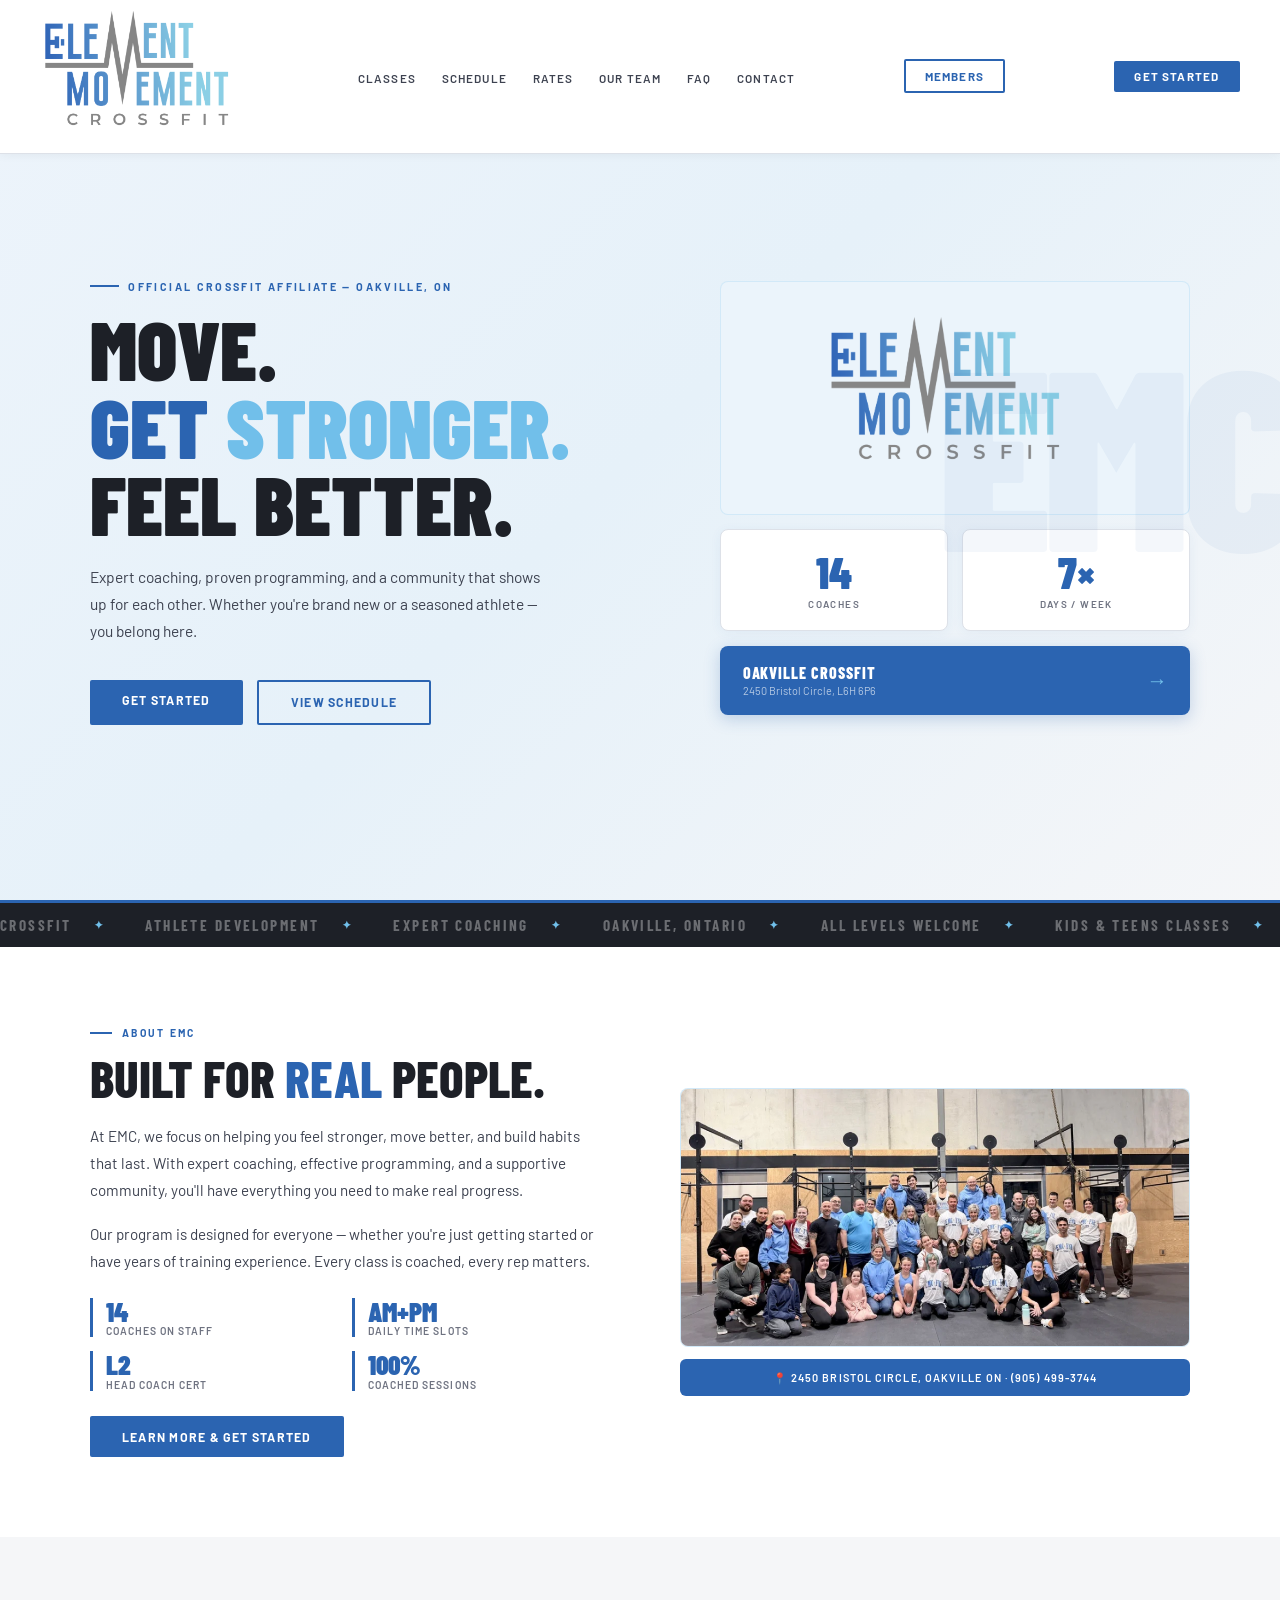
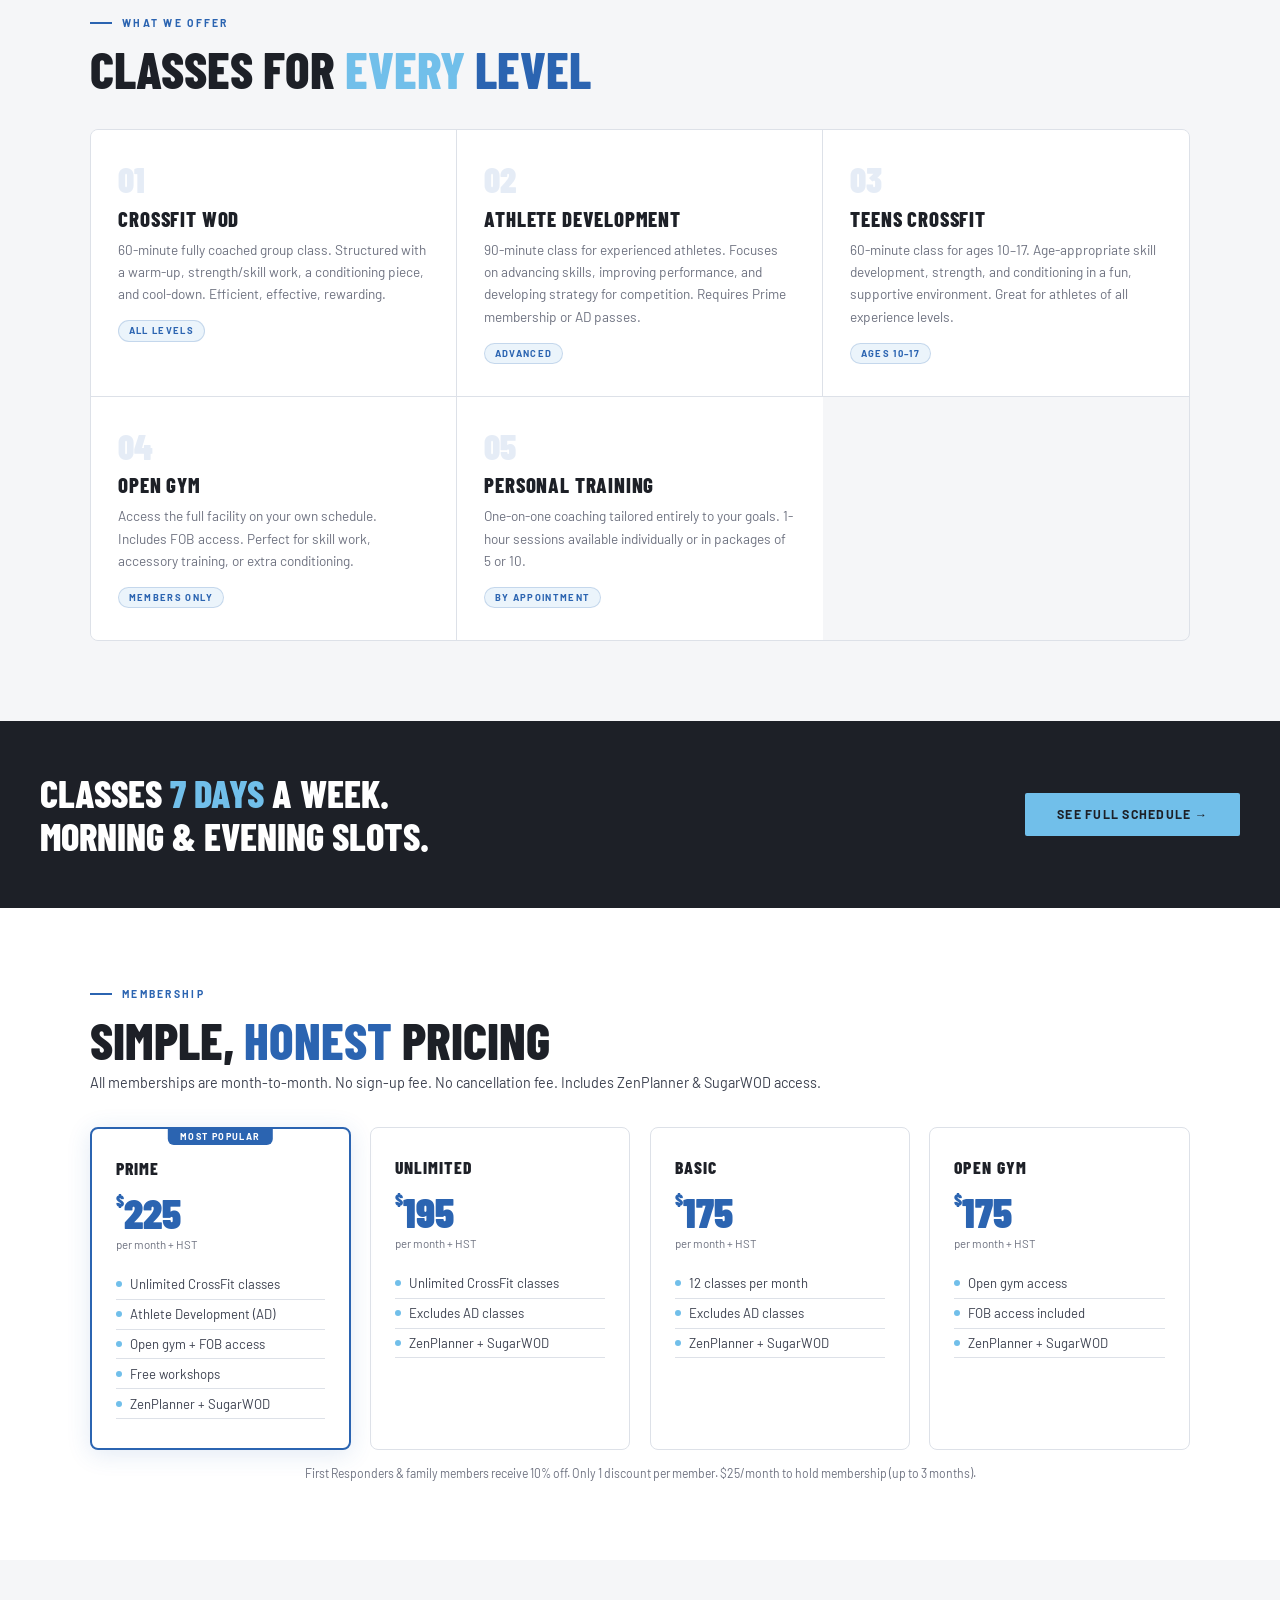
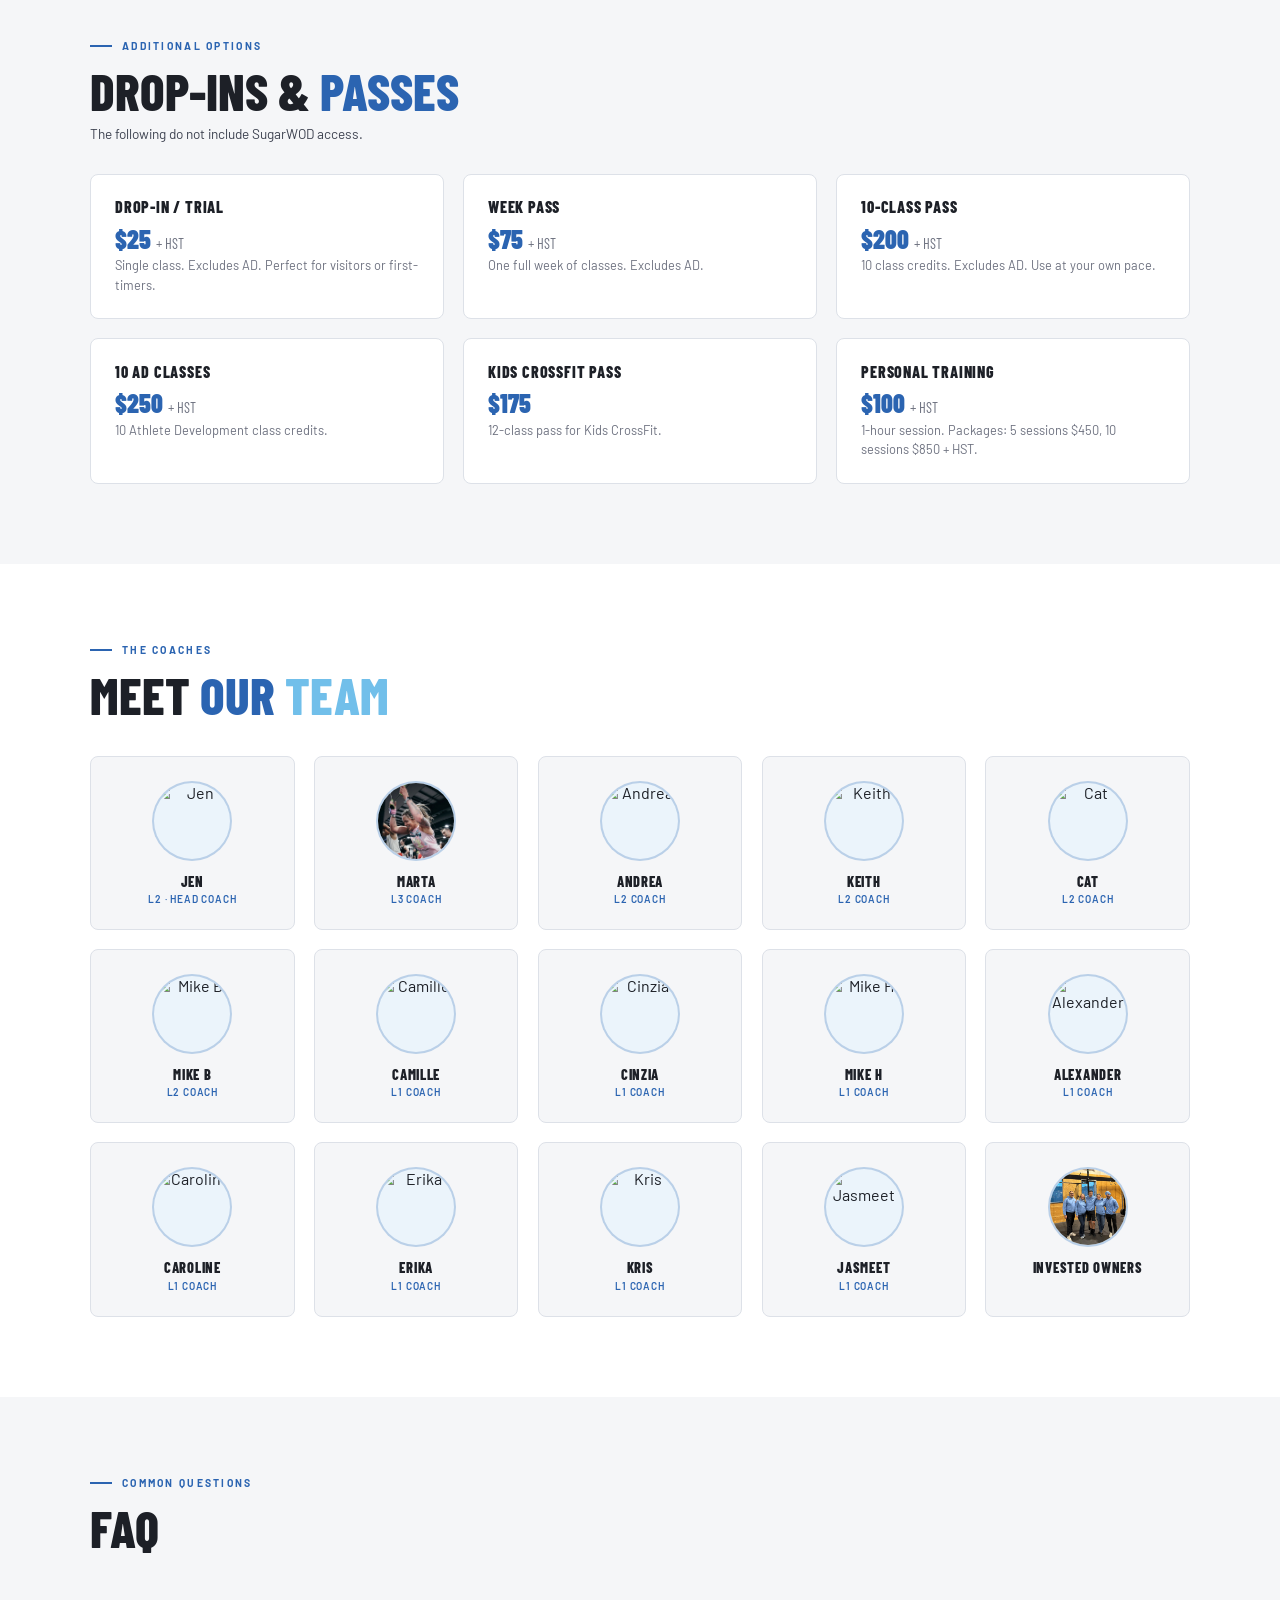
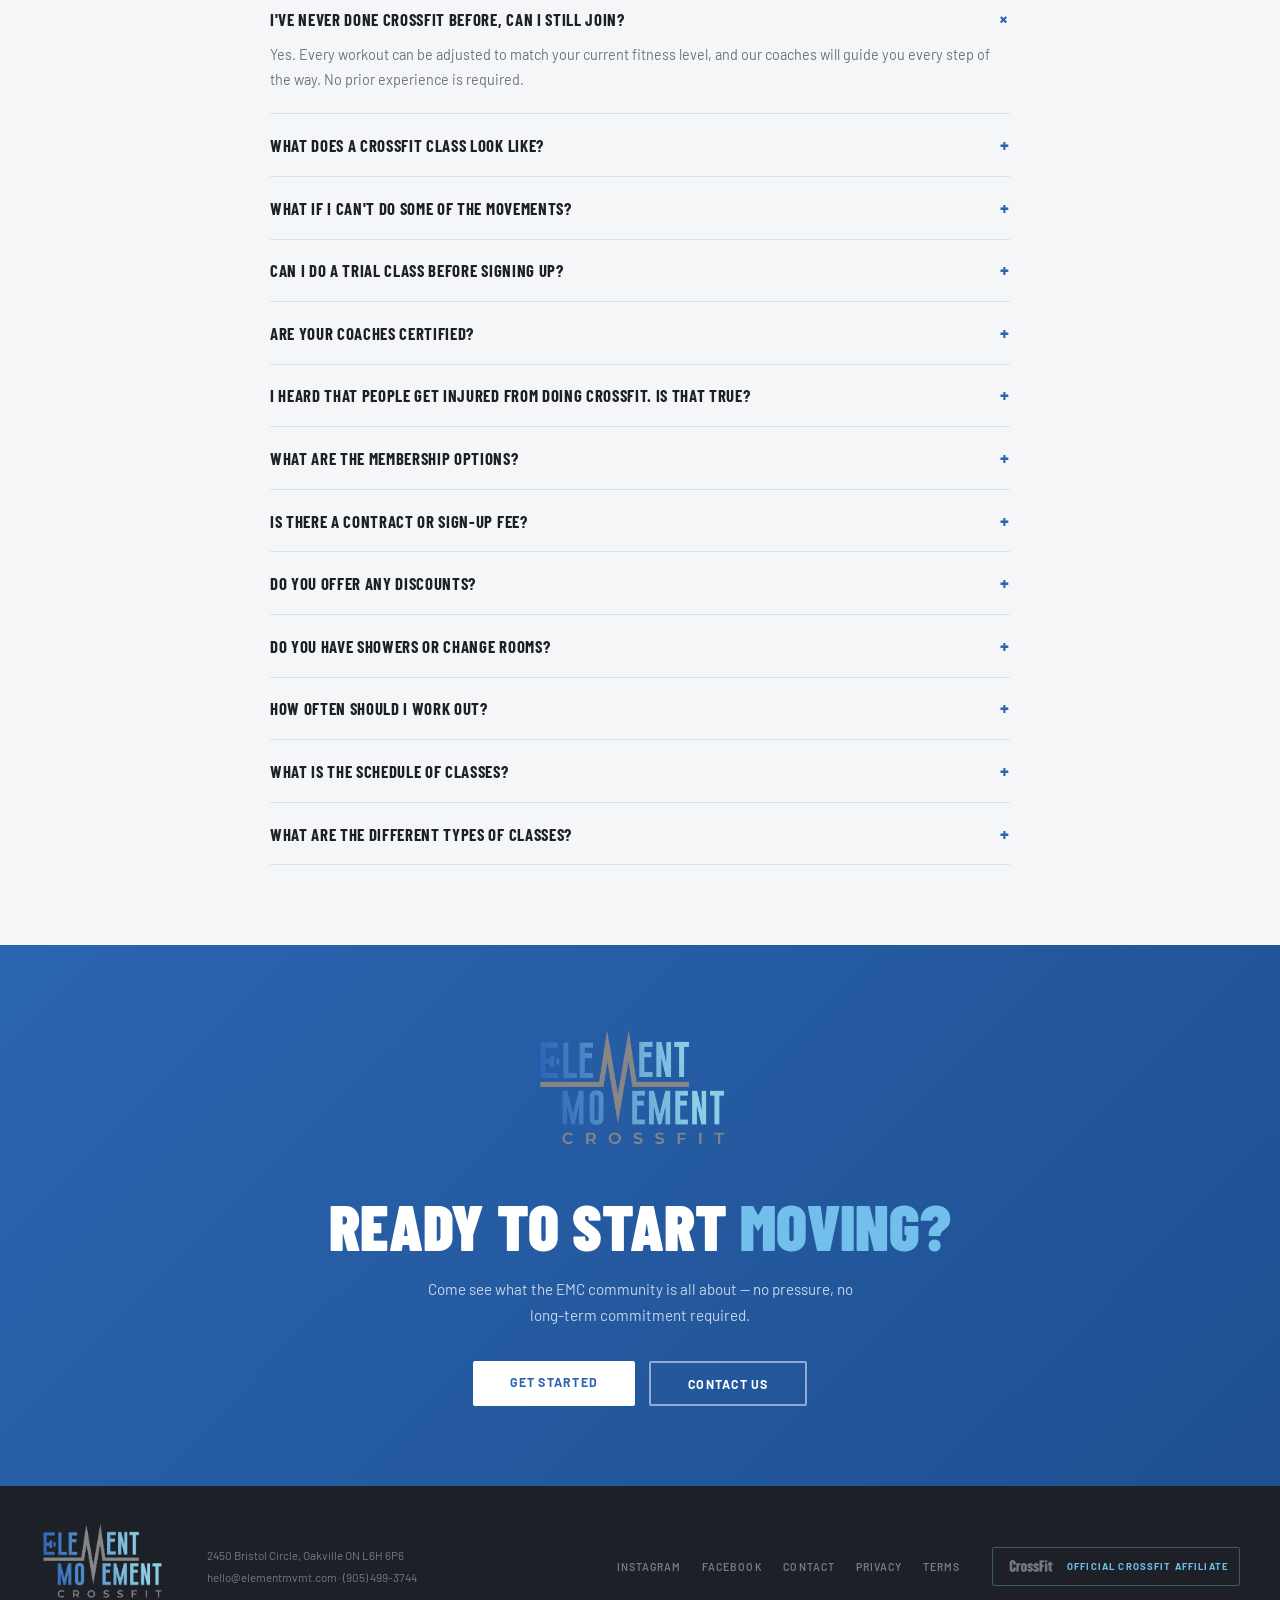
==== index.html @ b60759e2 "Add Marta photo, crop gym community image, trim logo whitespace Co-Authored-By: Claude Sonnet 4.6 <n" ====
<!DOCTYPE html>
<html lang="en">
<head>
  <meta charset="UTF-8">
  <meta name="viewport" content="width=device-width, initial-scale=1.0">
  <title>Element Movement CrossFit — Oakville</title>

  <!-- Fonts -->
  <link href="https://fonts.googleapis.com/css2?family=Barlow+Condensed:wght@400;600;700;800;900&family=Barlow:wght@300;400;500;600&display=swap" rel="stylesheet">

  <!-- Styles -->
  <link rel="stylesheet" href="css/styles.css">

  <!-- HubSpot Tracking (paste your HubSpot tracking code here) -->
  <!-- <script type="text/javascript" id="hs-script-loader" async defer src="//js.hs-scripts.com/YOUR_PORTAL_ID.js"></script> -->
</head>
<body>

<!-- ============================================
     Navigation
     ============================================ -->
<nav>
  <a href="#" class="nav-logo">
    <img src="images/logo-c5.png" alt="Element Movement CrossFit">
  </a>
  <ul class="nav-links">
    <li><a href="#classes">Classes</a></li>
    <li><a href="#schedule">Schedule</a></li>
    <li><a href="#rates">Rates</a></li>
    <li><a href="#team">Our Team</a></li>
    <li><a href="#faq">FAQ</a></li>
    <li><a href="contact.html">Contact</a></li>
  </ul>
  <a class="nav-members" href="members.html">Members</a>
  <a class="nav-cta" href="get-started.html">Get Started</a>
  <button class="nav-burger" aria-label="Open menu"><span></span><span></span><span></span></button>
</nav>

<!-- ============================================
     Hero
     ============================================ -->
<div class="hero">
  <div class="hero-inner">
    <div>
      <div class="eyebrow">Official CrossFit Affiliate — Oakville, ON</div>
      <h1>Move.<br><span class="bd">Get</span> <span class="bl">Stronger.</span><br>Feel Better.</h1>
      <p class="hero-sub">Expert coaching, proven programming, and a community that shows up for each other. Whether you're brand new or a seasoned athlete — you belong here.</p>
      <div class="hero-btns">
        <a class="btn-pri" href="get-started.html">Get Started</a>
        <a class="btn-sec" href="schedule.html">View Schedule</a>
      </div>
    </div>
    <div class="hero-right">
      <div class="logo-card">
        <img src="images/logo-c5.png" alt="Element Movement CrossFit logo">
      </div>
      <div class="hcard-row">
        <div class="hcard">
          <div class="hnum">14</div>
          <div class="hlabel">Coaches</div>
        </div>
        <div class="hcard">
          <div class="hnum">7×</div>
          <div class="hlabel">Days / Week</div>
        </div>
      </div>
      <div class="hcard-dark">
        <div>
          <div class="hcard-dark-title">Oakville CrossFit</div>
          <div class="hcard-dark-sub">2450 Bristol Circle, L6H 6P6</div>
        </div>
        <div class="hcard-dark-arrow">→</div>
      </div>
    </div>
  </div>
</div>

<!-- ============================================
     Marquee
     ============================================ -->
<div class="marquee-wrap">
  <div class="marquee-track">
    <div class="mi">CrossFit <span>✦</span></div>
    <div class="mi">Athlete Development <span>✦</span></div>
    <div class="mi">Expert Coaching <span>✦</span></div>
    <div class="mi">Oakville, Ontario <span>✦</span></div>
    <div class="mi">All Levels Welcome <span>✦</span></div>
    <div class="mi">Kids &amp; Teens Classes <span>✦</span></div>
    <div class="mi">Official CrossFit Affiliate <span>✦</span></div>
    <div class="mi">CrossFit <span>✦</span></div>
    <div class="mi">Athlete Development <span>✦</span></div>
    <div class="mi">Expert Coaching <span>✦</span></div>
    <div class="mi">Oakville, Ontario <span>✦</span></div>
    <div class="mi">All Levels Welcome <span>✦</span></div>
    <div class="mi">Kids &amp; Teens Classes <span>✦</span></div>
    <div class="mi">Official CrossFit Affiliate <span>✦</span></div>
  </div>
</div>

<!-- ============================================
     About
     ============================================ -->
<section class="about" id="about">
  <div class="about-inner">
    <div>
      <div class="sec-eye">About EMC</div>
      <h2 class="sec-h2" style="margin-bottom:1.2rem">Built For <span class="bd">Real</span> People.</h2>
      <p>At EMC, we focus on helping you feel stronger, move better, and build habits that last. With expert coaching, effective programming, and a supportive community, you'll have everything you need to make real progress.</p>
      <p>Our program is designed for everyone — whether you're just getting started or have years of training experience. Every class is coached, every rep matters.</p>
      <div class="facts">
        <div class="fact"><div class="fact-n">14</div><div class="fact-l">Coaches on Staff</div></div>
        <div class="fact"><div class="fact-n">AM+PM</div><div class="fact-l">Daily Time Slots</div></div>
        <div class="fact"><div class="fact-n">L2</div><div class="fact-l">Head Coach Cert</div></div>
        <div class="fact"><div class="fact-n">100%</div><div class="fact-l">Coached Sessions</div></div>
      </div>
      <a class="btn-pri" href="get-started.html" style="margin-top:1.6rem;display:inline-block">Learn More &amp; Get Started</a>
    </div>
    <div class="about-col">
      <div class="about-vis">
        <img src="images/gym_community.png" alt="Element Movement CrossFit community">
      </div>
      <div class="about-badge">📍 2450 Bristol Circle, Oakville ON · (905) 499-3744</div>
    </div>
  </div>
</section>

<!-- ============================================
     Classes
     ============================================ -->
<section class="classes" id="classes">
  <div class="classes-top">
    <div class="sec-eye">What We Offer</div>
    <h2 class="sec-h2">Classes For <span class="bl">Every</span> <span class="bd">Level</span></h2>
  </div>
  <div class="classes-grid">
    <div class="cc">
      <div class="cc-num">01</div>
      <div class="cc-title">CrossFit WOD</div>
      <p class="cc-desc">60-minute fully coached group class. Structured with a warm-up, strength/skill work, a conditioning piece, and cool-down. Efficient, effective, rewarding.</p>
      <span class="cc-pill">All Levels</span>
    </div>
    <div class="cc">
      <div class="cc-num">02</div>
      <div class="cc-title">Athlete Development</div>
      <p class="cc-desc">90-minute class for experienced athletes. Focuses on advancing skills, improving performance, and developing strategy for competition. Requires Prime membership or AD passes.</p>
      <span class="cc-pill">Advanced</span>
    </div>
    <div class="cc">
      <div class="cc-num">03</div>
      <div class="cc-title">Teens CrossFit</div>
      <p class="cc-desc">60-minute class for ages 10–17. Age-appropriate skill development, strength, and conditioning in a fun, supportive environment. Great for athletes of all experience levels.</p>
      <span class="cc-pill">Ages 10–17</span>
    </div>
    <div class="cc">
      <div class="cc-num">04</div>
      <div class="cc-title">Open Gym</div>
      <p class="cc-desc">Access the full facility on your own schedule. Includes FOB access. Perfect for skill work, accessory training, or extra conditioning.</p>
      <span class="cc-pill">Members Only</span>
    </div>
    <div class="cc">
      <div class="cc-num">05</div>
      <div class="cc-title">Personal Training</div>
      <p class="cc-desc">One-on-one coaching tailored entirely to your goals. 1-hour sessions available individually or in packages of 5 or 10.</p>
      <span class="cc-pill">By Appointment</span>
    </div>
  </div>
</section>

<!-- ============================================
     Schedule Banner
     ============================================ -->
<div class="sched" id="schedule">
  <div>
    <h2>Classes <em>7 Days</em> a Week.<br>Morning &amp; Evening Slots.</h2>
  </div>
  <a class="btn-bl" href="schedule.html">See Full Schedule →</a>
</div>

<!-- ============================================
     Rates
     ============================================ -->
<section class="rates" id="rates">
  <div class="rates-inner">
    <div class="sec-eye">Membership</div>
    <h2 class="sec-h2">Simple, <span class="bd">Honest</span> Pricing</h2>
    <p style="font-size:.9rem;color:var(--mid);margin-top:.6rem">All memberships are month-to-month. No sign-up fee. No cancellation fee. Includes ZenPlanner &amp; SugarWOD access.</p>
    <div class="rates-grid">
      <div class="rc feat">
        <div class="feat-pill">Most Popular</div>
        <div class="rname">Prime</div>
        <div class="rprice"><sup>$</sup>225</div>
        <div class="rperiod">per month + HST</div>
        <ul class="rfeats">
          <li>Unlimited CrossFit classes</li>
          <li>Athlete Development (AD)</li>
          <li>Open gym + FOB access</li>
          <li>Free workshops</li>
          <li>ZenPlanner + SugarWOD</li>
        </ul>
      </div>
      <div class="rc">
        <div class="rname">Unlimited</div>
        <div class="rprice"><sup>$</sup>195</div>
        <div class="rperiod">per month + HST</div>
        <ul class="rfeats">
          <li>Unlimited CrossFit classes</li>
          <li>Excludes AD classes</li>
          <li>ZenPlanner + SugarWOD</li>
        </ul>
      </div>
      <div class="rc">
        <div class="rname">Basic</div>
        <div class="rprice"><sup>$</sup>175</div>
        <div class="rperiod">per month + HST</div>
        <ul class="rfeats">
          <li>12 classes per month</li>
          <li>Excludes AD classes</li>
          <li>ZenPlanner + SugarWOD</li>
        </ul>
      </div>
      <div class="rc">
        <div class="rname">Open Gym</div>
        <div class="rprice"><sup>$</sup>175</div>
        <div class="rperiod">per month + HST</div>
        <ul class="rfeats">
          <li>Open gym access</li>
          <li>FOB access included</li>
          <li>ZenPlanner + SugarWOD</li>
        </ul>
      </div>
    </div>
    <p style="font-size:.76rem;color:var(--muted);margin-top:1rem;text-align:center">First Responders &amp; family members receive 10% off. Only 1 discount per member. $25/month to hold membership (up to 3 months).</p>
  </div>
</section>

<!-- ============================================
     Add-ons & Drop-ins
     ============================================ -->
<section class="addons">
  <div class="addons-inner">
    <div class="sec-eye">Additional Options</div>
    <h2 class="sec-h2">Drop-Ins &amp; <span class="bd">Passes</span></h2>
    <p style="font-size:.85rem;color:var(--mid);margin-top:.5rem">The following do not include SugarWOD access.</p>
    <div class="addons-grid">
      <div class="addon">
        <div class="addon-title">Drop-In / Trial</div>
        <div class="addon-price">$25 <span style="font-size:.9rem;font-weight:400;color:var(--muted)">+ HST</span></div>
        <div class="addon-desc">Single class. Excludes AD. Perfect for visitors or first-timers.</div>
      </div>
      <div class="addon">
        <div class="addon-title">Week Pass</div>
        <div class="addon-price">$75 <span style="font-size:.9rem;font-weight:400;color:var(--muted)">+ HST</span></div>
        <div class="addon-desc">One full week of classes. Excludes AD.</div>
      </div>
      <div class="addon">
        <div class="addon-title">10-Class Pass</div>
        <div class="addon-price">$200 <span style="font-size:.9rem;font-weight:400;color:var(--muted)">+ HST</span></div>
        <div class="addon-desc">10 class credits. Excludes AD. Use at your own pace.</div>
      </div>
      <div class="addon">
        <div class="addon-title">10 AD Classes</div>
        <div class="addon-price">$250 <span style="font-size:.9rem;font-weight:400;color:var(--muted)">+ HST</span></div>
        <div class="addon-desc">10 Athlete Development class credits.</div>
      </div>
      <div class="addon">
        <div class="addon-title">Kids CrossFit Pass</div>
        <div class="addon-price">$175</div>
        <div class="addon-desc">12-class pass for Kids CrossFit.</div>
      </div>
      <div class="addon">
        <div class="addon-title">Personal Training</div>
        <div class="addon-price">$100 <span style="font-size:.9rem;font-weight:400;color:var(--muted)">+ HST</span></div>
        <div class="addon-desc">1-hour session. Packages: 5 sessions $450, 10 sessions $850 + HST.</div>
      </div>
    </div>
  </div>
</section>

<!-- ============================================
     Team
     ============================================ -->
<section class="team" id="team">
  <div class="team-inner">
    <div class="sec-eye">The Coaches</div>
    <h2 class="sec-h2">Meet <span class="bd">Our</span> <span class="bl">Team</span></h2>
    <div class="team-grid">
      <div class="tc"><div class="tav"><img src="https://images.squarespace-cdn.com/content/v1/5ce729ee7e1aa40001471555/1777b9a9-b972-41e5-948a-bd77a3e7c644/Jen.png" alt="Jen"></div><div class="tname">Jen</div><div class="trole">L2 · Head Coach</div></div>
      <div class="tc"><div class="tav"><img src="images/Marta.jpeg" alt="Marta"></div><div class="tname">Marta</div><div class="trole">L3 Coach</div></div>
      <div class="tc"><div class="tav"><img src="https://images.squarespace-cdn.com/content/v1/5ce729ee7e1aa40001471555/be3ebed1-18c0-4c20-99c4-c756cd1cf86e/andrea.jpg" alt="Andrea"></div><div class="tname">Andrea</div><div class="trole">L2 Coach</div></div>
      <div class="tc"><div class="tav"><img src="https://images.squarespace-cdn.com/content/v1/5ce729ee7e1aa40001471555/f01ed818-a472-4e9a-8aed-cd8d870ab407/Keith%2B%281%29.png" alt="Keith"></div><div class="tname">Keith</div><div class="trole">L2 Coach</div></div>
      <div class="tc"><div class="tav"><img src="https://images.squarespace-cdn.com/content/v1/5ce729ee7e1aa40001471555/bbc8aec4-3f69-4431-971c-986ebfdbf97c/Cat%2B%281%29.png" alt="Cat"></div><div class="tname">Cat</div><div class="trole">L2 Coach</div></div>
      <div class="tc"><div class="tav"><img src="https://images.squarespace-cdn.com/content/v1/5ce729ee7e1aa40001471555/1062c8ab-751b-427d-86d0-31f3724c784c/MikeB.jpeg" alt="Mike B"></div><div class="tname">Mike B</div><div class="trole">L2 Coach</div></div>
      <div class="tc"><div class="tav"><img src="https://images.squarespace-cdn.com/content/v1/5ce729ee7e1aa40001471555/73d0f003-de1b-4089-be5e-913c7d3d01b8/Camille.jpg" alt="Camille"></div><div class="tname">Camille</div><div class="trole">L1 Coach</div></div>
      <div class="tc"><div class="tav"><img src="https://images.squarespace-cdn.com/content/v1/5ce729ee7e1aa40001471555/dcfda988-f8d7-4ab9-a0e7-12776663129a/Cinzia%2B%281%29.jpg" alt="Cinzia"></div><div class="tname">Cinzia</div><div class="trole">L1 Coach</div></div>
      <div class="tc"><div class="tav"><img src="https://images.squarespace-cdn.com/content/v1/5ce729ee7e1aa40001471555/5326252a-cf3e-463d-a262-1cad3e11e4cd/Mike%2BH.png" alt="Mike H"></div><div class="tname">Mike H</div><div class="trole">L1 Coach</div></div>
      <div class="tc"><div class="tav"><img src="https://images.squarespace-cdn.com/content/v1/5ce729ee7e1aa40001471555/4faa1557-c0f0-47be-952d-a333a537414d/Alexander%2B%281%29.png" alt="Alexander"></div><div class="tname">Alexander</div><div class="trole">L1 Coach</div></div>
      <div class="tc"><div class="tav"><img src="https://images.squarespace-cdn.com/content/v1/5ce729ee7e1aa40001471555/e353e732-aa80-427c-980c-ab8bc0c04f70/Caroline.jpg" alt="Caroline"></div><div class="tname">Caroline</div><div class="trole">L1 Coach</div></div>
      <div class="tc"><div class="tav"><img src="https://images.squarespace-cdn.com/content/v1/5ce729ee7e1aa40001471555/834909c2-3914-4340-a7f8-efff08c3b1cc/Erika.jpeg" alt="Erika"></div><div class="tname">Erika</div><div class="trole">L1 Coach</div></div>
      <div class="tc"><div class="tav"><img src="https://images.squarespace-cdn.com/content/v1/5ce729ee7e1aa40001471555/ca070809-e83a-4233-9853-628f71e311b9/Kris.png" alt="Kris"></div><div class="tname">Kris</div><div class="trole">L1 Coach</div></div>
      <div class="tc"><div class="tav"><img src="https://images.squarespace-cdn.com/content/v1/5ce729ee7e1aa40001471555/c0fc2341-2b08-40ec-8519-e7a3367424bb/Jas.JPG" alt="Jasmeet"></div><div class="tname">Jasmeet</div><div class="trole">L1 Coach</div></div>
      <div class="tc"><div class="tav"><img src="images/Owners.webp" alt="Owners"></div><div class="tname">Invested Owners</div></div>
    </div>
  </div>
</section>

<!-- ============================================
     FAQ
     ============================================ -->
<section class="faq" id="faq">
  <div style="max-width:1100px;margin:0 auto 2.2rem">
    <div class="sec-eye">Common Questions</div>
    <h2 class="sec-h2">FAQ</h2>
  </div>
  <div class="faq-inner">
    <div class="fi open">
      <div class="fq">I've never done CrossFit before, can I still join? <span class="fi-icon">+</span></div>
      <div class="fa">Yes. Every workout can be adjusted to match your current fitness level, and our coaches will guide you every step of the way. No prior experience is required.</div>
    </div>
    <div class="fi">
      <div class="fq">What does a CrossFit class look like? <span class="fi-icon">+</span></div>
      <div class="fa">Our 1 hour classes are broken into 4 parts: Warm Up · Strength Focus (20 minutes to focus on 1 movement) · WOD — Workout of the day, a high intensity workout · Cool Down/Stretch.</div>
    </div>
    <div class="fi">
      <div class="fq">What if I can't do some of the movements? <span class="fi-icon">+</span></div>
      <div class="fa">Every workout can be modified for beginners through to experienced athletes. The goal is for everyone to get the right workout for them. Our coaches can help you scale or modify the workout for you.</div>
    </div>
    <div class="fi">
      <div class="fq">Can I do a trial class before signing up? <span class="fi-icon">+</span></div>
      <div class="fa">Yes. You can <a href="get-started.html" style="color:var(--bd)">book a trial class</a> before committing to a membership. The fee is $25 + HST. Once you've booked a class you'll receive an email on what to expect on your first day.</div>
    </div>
    <div class="fi">
      <div class="fq">Are your coaches certified? <span class="fi-icon">+</span></div>
      <div class="fa">Yes. Every one of our coaches is a certified CrossFit coach with a minimum certification of L1. <a href="index.html#team" style="color:var(--bd)">Check out our coaches here.</a></div>
    </div>
    <div class="fi">
      <div class="fq">I heard that people get injured from doing CrossFit. Is that true? <span class="fi-icon">+</span></div>
      <div class="fa">We prioritize technique first. Coaches demonstrate movements, provide cues and corrections, and scale workouts appropriately so you can train safely and effectively.</div>
    </div>
    <div class="fi">
      <div class="fq">What are the membership options? <span class="fi-icon">+</span></div>
      <div class="fa">You can view our <a href="index.html#rates" style="color:var(--bd)">membership options here</a>.</div>
    </div>
    <div class="fi">
      <div class="fq">Is there a contract or sign-up fee? <span class="fi-icon">+</span></div>
      <div class="fa">No. We do not charge any sign-up fee. Our memberships are month to month with no initiation commitment. If, at any time, you wish to cancel we require 2 weeks' notice.</div>
    </div>
    <div class="fi">
      <div class="fq">Do you offer any discounts? <span class="fi-icon">+</span></div>
      <div class="fa">Yes we do. We offer 10% off memberships for First Responders. We also offer 10% off for the 2nd, 3rd and 4th person in a family. Please contact us at <a href="mailto:hello@elementmvmt.com" style="color:var(--bd)">hello@elementmvmt.com</a> to apply the discount prior to registering.</div>
    </div>
    <div class="fi">
      <div class="fq">Do you have showers or change rooms? <span class="fi-icon">+</span></div>
      <div class="fa">Yes we do. Our facility has both changerooms and showers.</div>
    </div>
    <div class="fi">
      <div class="fq">How often should I work out? <span class="fi-icon">+</span></div>
      <div class="fa">We recommend working out a minimum of 3 times a week for optimum results.</div>
    </div>
    <div class="fi">
      <div class="fq">What is the schedule of classes? <span class="fi-icon">+</span></div>
      <div class="fa">We have multiple classes per weekday. You can <a href="schedule.html" style="color:var(--bd)">see the schedule here</a>.</div>
    </div>
    <div class="fi">
      <div class="fq">What are the different types of classes? <span class="fi-icon">+</span></div>
      <div class="fa"><strong>WOD</strong> — This 60 minute class is suitable for all fitness levels.<br><strong>AD</strong> — This 90 minute class is for the advanced CrossFit athlete and only available with a Prime Membership.<br><strong>Teens</strong> — This class is suitable for kids aged 10–16.<br><strong>Open Gym</strong> — Allows access to the gym to do your own workout at any time other than when a class is being held. Only available with a Prime Membership.</div>
    </div>
  </div>
</section>

<!-- ============================================
     CTA
     ============================================ -->
<div class="cta" id="trial">
  <img class="cta-logo" src="images/logo-c5.png" alt="Element Movement CrossFit">
  <h2>Ready to Start <em>Moving?</em></h2>
  <p>Come see what the EMC community is all about — no pressure, no long-term commitment required.</p>
  <div class="cta-btns">
    <a class="btn-wh" href="get-started.html">Get Started</a>
    <a class="btn-ol" href="contact.html">Contact Us</a>
  </div>
</div>

<!-- ============================================
     Footer
     ============================================ -->
<footer id="contact">
  <div class="footer-logo">
    <img src="images/logo-c5.png" alt="Element Movement CrossFit">
  </div>
  <div class="fl-info">
    2450 Bristol Circle, Oakville ON L6H 6P6<br>
    hello@elementmvmt.com · (905) 499-3744
  </div>
  <div class="fl-links">
    <a href="https://www.instagram.com/element.mvmt/" target="_blank">Instagram</a>
    <a href="https://www.facebook.com/ElementMvmt" target="_blank">Facebook</a>
    <a href="contact.html">Contact</a>
    <a href="#">Privacy</a>
    <a href="#">Terms</a>
  </div>
  <div class="fl-badge"><img src="images/CF_Badge_BLK_300x150.webp" alt="CrossFit Affiliate Badge" class="fl-badge-img">Official CrossFit Affiliate</div>
</footer>

<!-- JS -->
<script src="js/main.js"></script>

</body>
</html>
---- css/styles.css ----
/* ============================================
   Element Movement CrossFit — Main Stylesheet
   ============================================ */

/* Reset & Variables */
*,*::before,*::after{margin:0;padding:0;box-sizing:border-box}
:root{
  --bd:#2B64B1;
  --bl:#71BFEA;
  --gr:#9B9EA3;
  --white:#ffffff;
  --offwhite:#f5f6f8;
  --lightblue:#EBF4FB;
  --charcoal:#1d2027;
  --mid:#3d4250;
  --muted:#6e7280;
  --border:#dde1e8;
}

/* Base */
html{scroll-behavior:smooth}
body{font-family:'Barlow',sans-serif;background:var(--white);color:var(--charcoal);overflow-x:hidden}

/* ============================================
   Navigation
   ============================================ */
nav{position:fixed;top:0;left:0;right:0;z-index:200;display:flex;align-items:center;justify-content:space-between;padding:0.4rem 2.5rem;background:rgba(255,255,255,0.97);backdrop-filter:blur(10px);border-bottom:1px solid var(--border);box-shadow:0 1px 10px rgba(0,0,0,0.05)}
.nav-logo img{height:140px;width:auto;display:block}
.nav-links{display:flex;gap:1.6rem;list-style:none}
.nav-links a{font-size:0.73rem;font-weight:600;letter-spacing:0.1em;text-transform:uppercase;color:var(--mid);text-decoration:none;transition:color .2s}
.nav-links a:hover{color:var(--bd)}
.nav-cta{background:var(--bd);color:#fff;padding:0.55rem 1.3rem;font-size:0.73rem;font-weight:700;letter-spacing:0.1em;text-transform:uppercase;text-decoration:none;border-radius:2px;transition:background .2s}
.nav-cta:hover{background:#1e5090}
.nav-members{border:2px solid var(--bd);color:var(--bd);padding:0.5rem 1.2rem;font-size:0.73rem;font-weight:700;letter-spacing:0.1em;text-transform:uppercase;text-decoration:none;border-radius:2px;transition:all .2s;white-space:nowrap}
.nav-members:hover{background:var(--bd);color:#fff}

/* ============================================
   Hero
   ============================================ */
.hero{min-height:100vh;padding:10rem 2.5rem 4rem;background:linear-gradient(135deg,#edf4fb 0%,#e6f1f9 50%,#f5f6f8 100%);display:flex;align-items:center;position:relative;overflow:hidden}
.hero::before{content:'EMC';position:absolute;right:-1rem;top:50%;transform:translateY(-50%);font-family:'Barlow Condensed',sans-serif;font-size:clamp(10rem,20vw,20rem);font-weight:900;letter-spacing:-0.03em;color:rgba(43,100,177,0.05);pointer-events:none;user-select:none;line-height:1}
.hero-inner{max-width:1100px;margin:0 auto;width:100%;display:grid;grid-template-columns:1.1fr 0.9fr;gap:3.5rem;align-items:center}
.eyebrow{display:inline-flex;align-items:center;gap:0.6rem;font-size:0.67rem;font-weight:700;letter-spacing:0.22em;text-transform:uppercase;color:var(--bd);margin-bottom:1.1rem}
.eyebrow::before{content:'';display:block;width:1.8rem;height:2px;background:var(--bd)}
.hero h1{font-family:'Barlow Condensed',sans-serif;font-size:clamp(3rem,6.5vw,5.5rem);font-weight:900;line-height:.93;text-transform:uppercase;color:var(--charcoal);margin-bottom:1.3rem}
.hero h1 .bd{color:var(--bd)}
.hero h1 .bl{color:var(--bl)}
.hero-sub{font-size:.97rem;line-height:1.75;color:var(--mid);max-width:450px;margin-bottom:2.2rem}

/* Buttons */
.hero-btns{display:flex;gap:.9rem;flex-wrap:wrap}
.btn-pri{background:var(--bd);color:#fff;padding:.85rem 2rem;font-size:.77rem;font-weight:700;letter-spacing:.1em;text-transform:uppercase;text-decoration:none;border-radius:2px;transition:background .2s,transform .15s;display:inline-block}
.btn-pri:hover{background:#1e5090;transform:translateY(-2px)}
.btn-sec{border:2px solid var(--bd);color:var(--bd);padding:.85rem 2rem;font-size:.77rem;font-weight:700;letter-spacing:.1em;text-transform:uppercase;text-decoration:none;border-radius:2px;transition:all .2s;display:inline-block;background:transparent}
.btn-sec:hover{background:var(--bd);color:#fff;transform:translateY(-2px)}
.btn-bl{background:var(--bl);color:var(--charcoal);padding:.85rem 2rem;font-size:.77rem;font-weight:700;letter-spacing:.1em;text-transform:uppercase;text-decoration:none;border-radius:2px;transition:background .2s;display:inline-block;white-space:nowrap}
.btn-bl:hover{background:#52aed6;color:#fff}
.btn-wh{background:#fff;color:var(--bd);padding:.85rem 2.3rem;font-size:.77rem;font-weight:700;letter-spacing:.1em;text-transform:uppercase;text-decoration:none;border-radius:2px;transition:background .2s;display:inline-block}
.btn-wh:hover{background:var(--offwhite)}
.btn-ol{border:2px solid rgba(255,255,255,.5);color:#fff;padding:.85rem 2.3rem;font-size:.77rem;font-weight:700;letter-spacing:.1em;text-transform:uppercase;text-decoration:none;border-radius:2px;transition:border-color .2s;display:inline-block}
.btn-ol:hover{border-color:#fff}

/* Hero Right Cards */
.hero-right{display:flex;flex-direction:column;gap:.9rem}
.hcard{background:#fff;border:1px solid var(--border);border-radius:8px;padding:1.3rem 1.1rem;text-align:center;box-shadow:0 2px 12px rgba(43,100,177,.06)}
.hcard-row{display:grid;grid-template-columns:1fr 1fr;gap:.9rem}
.hnum{font-family:'Barlow Condensed',sans-serif;font-size:2.7rem;font-weight:900;color:var(--bd);line-height:1}
.hlabel{font-size:.62rem;font-weight:600;letter-spacing:.14em;text-transform:uppercase;color:var(--muted);margin-top:.22rem}
.hcard-dark{background:var(--bd);border-radius:8px;padding:1.1rem 1.4rem;display:flex;align-items:center;justify-content:space-between;gap:1rem;box-shadow:0 4px 16px rgba(43,100,177,.25)}
.hcard-dark-title{font-family:'Barlow Condensed',sans-serif;font-size:1rem;font-weight:800;text-transform:uppercase;letter-spacing:.06em;color:#fff}
.hcard-dark-sub{font-size:.68rem;color:rgba(255,255,255,.65);margin-top:.12rem}
.hcard-dark-arrow{font-size:1.3rem;color:var(--bl)}
.logo-card{background:var(--lightblue);border:1px solid rgba(113,191,234,.2);border-radius:8px;padding:1.8rem;display:flex;align-items:center;justify-content:center}
.logo-card img{width:100%;max-width:260px;height:auto}

/* ============================================
   Marquee
   ============================================ */
.marquee-wrap{overflow:hidden;background:var(--charcoal);border-top:3px solid var(--bd);padding:.8rem 0}
.marquee-track{display:flex;gap:2.5rem;width:max-content;animation:marquee 28s linear infinite}
.mi{font-family:'Barlow Condensed',sans-serif;font-size:.95rem;font-weight:700;letter-spacing:.16em;text-transform:uppercase;white-space:nowrap;color:rgba(255,255,255,.35);display:flex;align-items:center;gap:1.4rem}
.mi span{color:var(--bl);font-size:.7rem}
@keyframes marquee{0%{transform:translateX(0)}100%{transform:translateX(-50%)}}

/* ============================================
   Sections (shared)
   ============================================ */
section{padding:5rem 2.5rem}
.sec-eye{font-size:.65rem;font-weight:700;letter-spacing:.22em;text-transform:uppercase;color:var(--bd);display:flex;align-items:center;gap:.6rem;margin-bottom:.85rem}
.sec-eye::before{content:'';display:block;width:1.4rem;height:2px;background:var(--bd)}
.sec-h2{font-family:'Barlow Condensed',sans-serif;font-size:clamp(2rem,4vw,3.2rem);font-weight:800;text-transform:uppercase;line-height:1;color:var(--charcoal)}
.sec-h2 .bd{color:var(--bd)}
.sec-h2 .bl{color:var(--bl)}

/* ============================================
   About
   ============================================ */
.about{background:var(--white)}
.about-inner{max-width:1100px;margin:0 auto;display:grid;grid-template-columns:1fr 1fr;gap:5rem;align-items:center}
.about p{font-size:.95rem;line-height:1.8;color:var(--mid);margin-bottom:1rem}
.facts{display:grid;grid-template-columns:1fr 1fr;gap:.9rem;margin-top:1.4rem}
.fact{border-left:3px solid var(--bd);padding-left:.8rem}
.fact-n{font-family:'Barlow Condensed',sans-serif;font-size:1.7rem;font-weight:900;color:var(--bd);line-height:1}
.fact-l{font-size:.65rem;font-weight:600;letter-spacing:.1em;text-transform:uppercase;color:var(--muted)}
.about-col{display:flex;flex-direction:column;gap:.8rem}
.about-vis{background:var(--lightblue);border:1px solid rgba(113,191,234,.2);border-radius:8px;overflow:hidden}
.about-vis img{width:100%;height:auto;display:block}
.about-badge{background:var(--bd);color:#fff;padding:.7rem 1rem;font-size:.68rem;font-weight:600;letter-spacing:.1em;text-transform:uppercase;text-align:center;border-radius:6px}

/* ============================================
   Classes
   ============================================ */
.classes{background:var(--offwhite)}
.classes-top{max-width:1100px;margin:0 auto 2.2rem}
.classes-grid{max-width:1100px;margin:0 auto;display:grid;grid-template-columns:repeat(3,1fr);border:1px solid var(--border);border-radius:8px;overflow:hidden}
.cc{background:var(--white);padding:2rem 1.7rem;border-right:1px solid var(--border);border-bottom:1px solid var(--border);transition:background .25s}
.cc:nth-child(3n){border-right:none}
.cc:nth-child(n+4){border-bottom:none}
.cc:last-child{border-right:none}
.cc:hover{background:var(--lightblue)}
.cc-num{font-family:'Barlow Condensed',sans-serif;font-size:2.2rem;font-weight:900;color:rgba(43,100,177,.12);line-height:1;margin-bottom:.5rem}
.cc-title{font-family:'Barlow Condensed',sans-serif;font-size:1.3rem;font-weight:800;text-transform:uppercase;letter-spacing:.04em;color:var(--charcoal);margin-bottom:.5rem}
.cc-desc{font-size:.85rem;line-height:1.65;color:var(--muted)}
.cc-pill{display:inline-block;margin-top:.9rem;background:var(--lightblue);color:var(--bd);font-size:.59rem;font-weight:700;letter-spacing:.14em;text-transform:uppercase;padding:.26rem .6rem;border-radius:20px;border:1px solid rgba(43,100,177,.2)}

/* ============================================
   Schedule Banner
   ============================================ */
.sched{background:var(--charcoal);padding:3.2rem 2.5rem;display:flex;align-items:center;justify-content:space-between;gap:2rem;flex-wrap:wrap}
.sched h2{font-family:'Barlow Condensed',sans-serif;font-size:clamp(1.6rem,3vw,2.4rem);font-weight:800;text-transform:uppercase;line-height:1.1;color:#fff}
.sched h2 em{font-style:normal;color:var(--bl)}

/* ============================================
   Rates
   ============================================ */
.rates{background:var(--white)}
.rates-inner{max-width:1100px;margin:0 auto}
.rates-grid{display:grid;grid-template-columns:repeat(4,1fr);gap:1.2rem;margin-top:2.2rem}
.rc{border:1.5px solid var(--border);border-radius:8px;padding:1.8rem 1.5rem;position:relative;transition:border-color .25s,box-shadow .25s}
.rc:hover{border-color:var(--bd);box-shadow:0 4px 20px rgba(43,100,177,.1)}
.rc.feat{border-color:var(--bd);border-width:2px;box-shadow:0 4px 24px rgba(43,100,177,.14)}
.feat-pill{position:absolute;top:-1px;left:50%;transform:translateX(-50%);background:var(--bd);color:#fff;font-size:.57rem;font-weight:700;letter-spacing:.15em;text-transform:uppercase;padding:.2rem .75rem;border-radius:0 0 6px 6px;white-space:nowrap}
.rname{font-family:'Barlow Condensed',sans-serif;font-size:1.1rem;font-weight:800;text-transform:uppercase;letter-spacing:.06em;color:var(--charcoal)}
.rprice{font-family:'Barlow Condensed',sans-serif;font-size:2.6rem;font-weight:900;line-height:1;margin:.8rem 0 .2rem;color:var(--bd)}
.rprice sup{font-size:1.1rem;vertical-align:top;margin-top:.45rem}
.rperiod{font-size:.72rem;color:var(--muted);margin-bottom:1.2rem}
.rfeats{list-style:none}
.rfeats li{font-size:.82rem;color:var(--mid);padding:.4rem 0;border-bottom:1px solid var(--border);display:flex;align-items:center;gap:.5rem}
.rfeats li::before{content:'';display:block;width:6px;height:6px;border-radius:50%;background:var(--bl);flex-shrink:0}

/* ============================================
   Add-ons
   ============================================ */
.addons{background:var(--offwhite)}
.addons-inner{max-width:1100px;margin:0 auto}
.addons-grid{display:grid;grid-template-columns:repeat(3,1fr);gap:1.2rem;margin-top:2rem}
.addon{background:var(--white);border:1px solid var(--border);border-radius:8px;padding:1.4rem 1.5rem}
.addon-title{font-family:'Barlow Condensed',sans-serif;font-size:1rem;font-weight:800;text-transform:uppercase;letter-spacing:.05em;color:var(--charcoal);margin-bottom:.6rem}
.addon-price{font-family:'Barlow Condensed',sans-serif;font-size:1.6rem;font-weight:900;color:var(--bd);line-height:1;margin-bottom:.3rem}
.addon-desc{font-size:.8rem;color:var(--muted);line-height:1.55}
.discounts{background:var(--lightblue);border:1px solid rgba(43,100,177,.15);border-radius:8px;padding:1.5rem 2rem;max-width:1100px;margin:1.5rem auto 0;display:flex;gap:2rem;flex-wrap:wrap;align-items:flex-start}
.discounts h4{font-family:'Barlow Condensed',sans-serif;font-size:1rem;font-weight:800;text-transform:uppercase;letter-spacing:.06em;color:var(--bd);margin-bottom:.5rem;white-space:nowrap}
.discounts ul{list-style:none;display:flex;flex-wrap:wrap;gap:.4rem .5rem}
.discounts li{font-size:.8rem;color:var(--mid)}
.discounts li::before{content:'· ';color:var(--bd)}

/* ============================================
   Team
   ============================================ */
.team{background:var(--white)}
.team-inner{max-width:1100px;margin:0 auto}
.team-grid{display:grid;grid-template-columns:repeat(5,1fr);gap:1.2rem;margin-top:2.2rem}
.tc{background:var(--offwhite);border:1.5px solid var(--border);border-radius:8px;padding:1.5rem 1rem;text-align:center;transition:border-color .2s,box-shadow .2s}
.tc:hover{border-color:var(--bd);box-shadow:0 4px 16px rgba(43,100,177,.1)}
.tav{width:80px;height:80px;border-radius:50%;margin:0 auto .75rem;background:var(--lightblue);border:2px solid rgba(43,100,177,.25);overflow:hidden}
.tav img{width:100%;height:100%;object-fit:cover;object-position:top;display:block}
.tname{font-family:'Barlow Condensed',sans-serif;font-size:.9rem;font-weight:800;text-transform:uppercase;letter-spacing:.05em;color:var(--charcoal);margin-bottom:.2rem}
.trole{font-size:.63rem;font-weight:600;letter-spacing:.08em;text-transform:uppercase;color:var(--bd)}

/* ============================================
   FAQ
   ============================================ */
.faq{background:var(--offwhite)}
.faq-inner{max-width:740px;margin:0 auto}
.fi{border-bottom:1px solid var(--border);padding:1.3rem 0;background:transparent}
.fq{font-family:'Barlow Condensed',sans-serif;font-size:1.05rem;font-weight:700;text-transform:uppercase;letter-spacing:.04em;color:var(--charcoal);cursor:pointer;display:flex;justify-content:space-between;align-items:center;user-select:none}
.fq .fi-icon{color:var(--bd);font-size:1.25rem;transition:transform .25s;flex-shrink:0;margin-left:1rem;line-height:1}
.fi.open .fi-icon{transform:rotate(45deg)}
.fa{font-size:.9rem;line-height:1.75;color:var(--muted);max-height:0;overflow:hidden;transition:max-height .3s ease,padding-top .3s}
.fi.open .fa{max-height:300px;padding-top:.8rem}

/* ============================================
   CTA Section
   ============================================ */
.cta{background:linear-gradient(135deg,var(--bd) 0%,#1e5090 100%);padding:5rem 2.5rem;text-align:center}
.cta-logo{height:140px;width:auto;margin:0 auto 1.8rem;display:block}
.cta h2{font-family:'Barlow Condensed',sans-serif;font-size:clamp(2.2rem,5vw,4rem);font-weight:900;text-transform:uppercase;line-height:1;color:#fff;margin-bottom:1.1rem}
.cta h2 em{font-style:normal;color:var(--bl)}
.cta p{font-size:.95rem;color:rgba(255,255,255,.75);max-width:440px;margin:0 auto 2rem;line-height:1.75}
.cta-btns{display:flex;gap:.9rem;justify-content:center;flex-wrap:wrap}

/* ============================================
   Footer
   ============================================ */
footer{background:var(--charcoal);padding:2.2rem 2.5rem;display:grid;grid-template-columns:auto 1fr auto auto;gap:2rem;align-items:center}
.footer-logo img{height:90px;width:auto;display:block}
.fl-info{font-size:.73rem;color:rgba(255,255,255,.4);line-height:1.9}
.fl-links{display:flex;gap:1.3rem;flex-wrap:wrap}
.fl-links a{font-size:.66rem;font-weight:600;letter-spacing:.1em;text-transform:uppercase;color:rgba(255,255,255,.4);text-decoration:none;transition:color .2s}
.fl-links a:hover{color:var(--bl)}
.fl-badge{display:inline-flex;align-items:center;gap:.5rem;font-size:.6rem;font-weight:700;letter-spacing:.12em;text-transform:uppercase;color:var(--bl);border:1px solid rgba(113,191,234,.35);padding:.28rem .62rem;border-radius:2px;white-space:nowrap}
.fl-badge-img{height:28px;width:auto;display:block;filter:brightness(0) invert(1);opacity:.4}

/* ============================================
   Hamburger Nav Button
   ============================================ */
.nav-burger{display:none;flex-direction:column;justify-content:center;align-items:center;gap:5px;width:40px;height:40px;background:none;border:1.5px solid var(--border);border-radius:4px;cursor:pointer;padding:8px;flex-shrink:0}
.nav-burger span{display:block;width:18px;height:2px;background:var(--charcoal);border-radius:2px;transition:transform .25s,opacity .25s}
.nav-burger.open span:nth-child(1){transform:translateY(7px) rotate(45deg)}
.nav-burger.open span:nth-child(2){opacity:0}
.nav-burger.open span:nth-child(3){transform:translateY(-7px) rotate(-45deg)}

/* ============================================
   Responsive — Tablet (≤ 900px)
   ============================================ */
@media(max-width:900px){
  /* Nav */
  .nav-burger{display:flex}
  .nav-links{display:none;position:absolute;top:100%;left:0;right:0;background:#fff;border-top:1px solid var(--border);border-bottom:1px solid var(--border);flex-direction:column;gap:0;padding:.5rem 0;box-shadow:0 8px 24px rgba(0,0,0,.08)}
  .nav-links.open{display:flex}
  .nav-links li{width:100%}
  .nav-links a{display:block;padding:.85rem 2rem;font-size:.78rem}

  /* Hero */
  .hero{padding:9rem 1.5rem 3rem}
  .hero-inner{grid-template-columns:1fr;gap:2.5rem}
  .hero-right{display:grid;grid-template-columns:1fr 1fr;gap:.9rem}
  .logo-card{display:none}
  .hcard-dark{grid-column:1/-1}

  /* About */
  .about-inner{grid-template-columns:1fr;gap:2.5rem}
  .about-vis img{width:100%}

  /* Classes */
  .classes-grid{grid-template-columns:1fr 1fr}
  .cc:nth-child(3n){border-right:1px solid var(--border)}
  .cc:nth-child(2n){border-right:none}
  .cc:nth-child(n+4){border-bottom:1px solid var(--border)}
  .cc:last-child{border-bottom:none;border-right:none}

  /* Rates */
  .rates-grid{grid-template-columns:1fr 1fr}

  /* Add-ons */
  .addons-grid{grid-template-columns:1fr 1fr}

  /* Team */
  .team-grid{grid-template-columns:repeat(4,1fr)}

  /* Schedule banner */
  .sched{flex-direction:column;align-items:flex-start;gap:1.2rem}

  /* Footer */
  footer{grid-template-columns:1fr 1fr;row-gap:1.4rem}
  .footer-logo{grid-column:1/-1}
  .fl-badge{justify-self:end;align-self:center}
}

/* ============================================
   Responsive — Mobile (≤ 600px)
   ============================================ */
@media(max-width:600px){
  nav{padding:.6rem 1.2rem}
  .nav-cta{font-size:.65rem;padding:.45rem .9rem}

  section{padding:3.5rem 1.2rem}

  /* Hero */
  .hero{padding:8.5rem 1.2rem 2.5rem}
  .hero-right{grid-template-columns:1fr}
  .hcard-row{display:grid;grid-template-columns:1fr 1fr}
  .hcard-dark{grid-column:unset}

  /* About */
  .facts{grid-template-columns:1fr 1fr}

  /* Classes */
  .classes-grid{grid-template-columns:1fr}
  .cc{border-right:none!important}
  .cc:nth-child(n+1){border-bottom:1px solid var(--border)}
  .cc:last-child{border-bottom:none}

  /* Schedule banner */
  .sched{padding:2.4rem 1.2rem}

  /* Rates */
  .rates-grid{grid-template-columns:1fr}

  /* Add-ons */
  .addons-grid{grid-template-columns:1fr}

  /* Team */
  .team-grid{grid-template-columns:repeat(2,1fr)}

  /* CTA */
  .cta{padding:3.5rem 1.2rem}
  .cta-btns{flex-direction:column;align-items:center}

  /* Footer */
  footer{grid-template-columns:1fr;text-align:center;padding:2rem 1.2rem}
  .fl-links{justify-content:center}
  .fl-badge{justify-self:center}

  /* Marquee */
  .marquee-wrap{padding:.6rem 0}
}
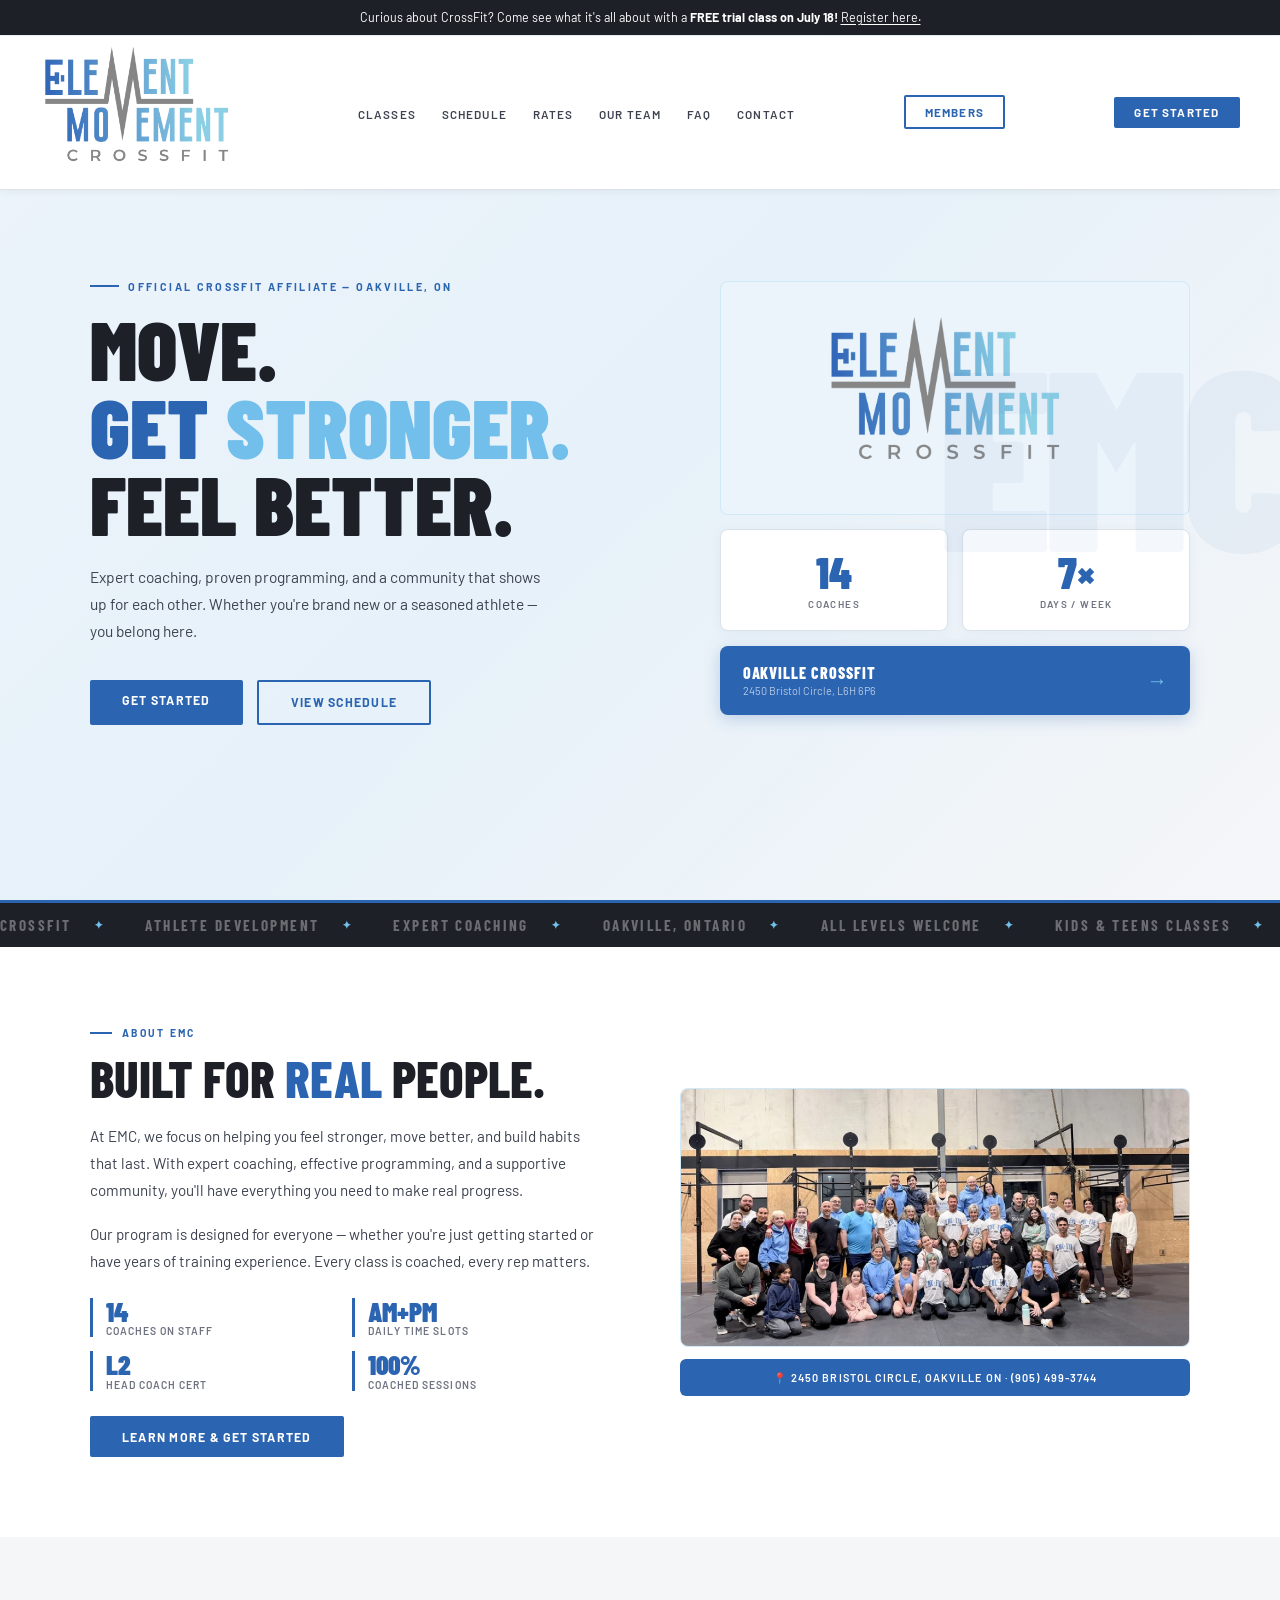
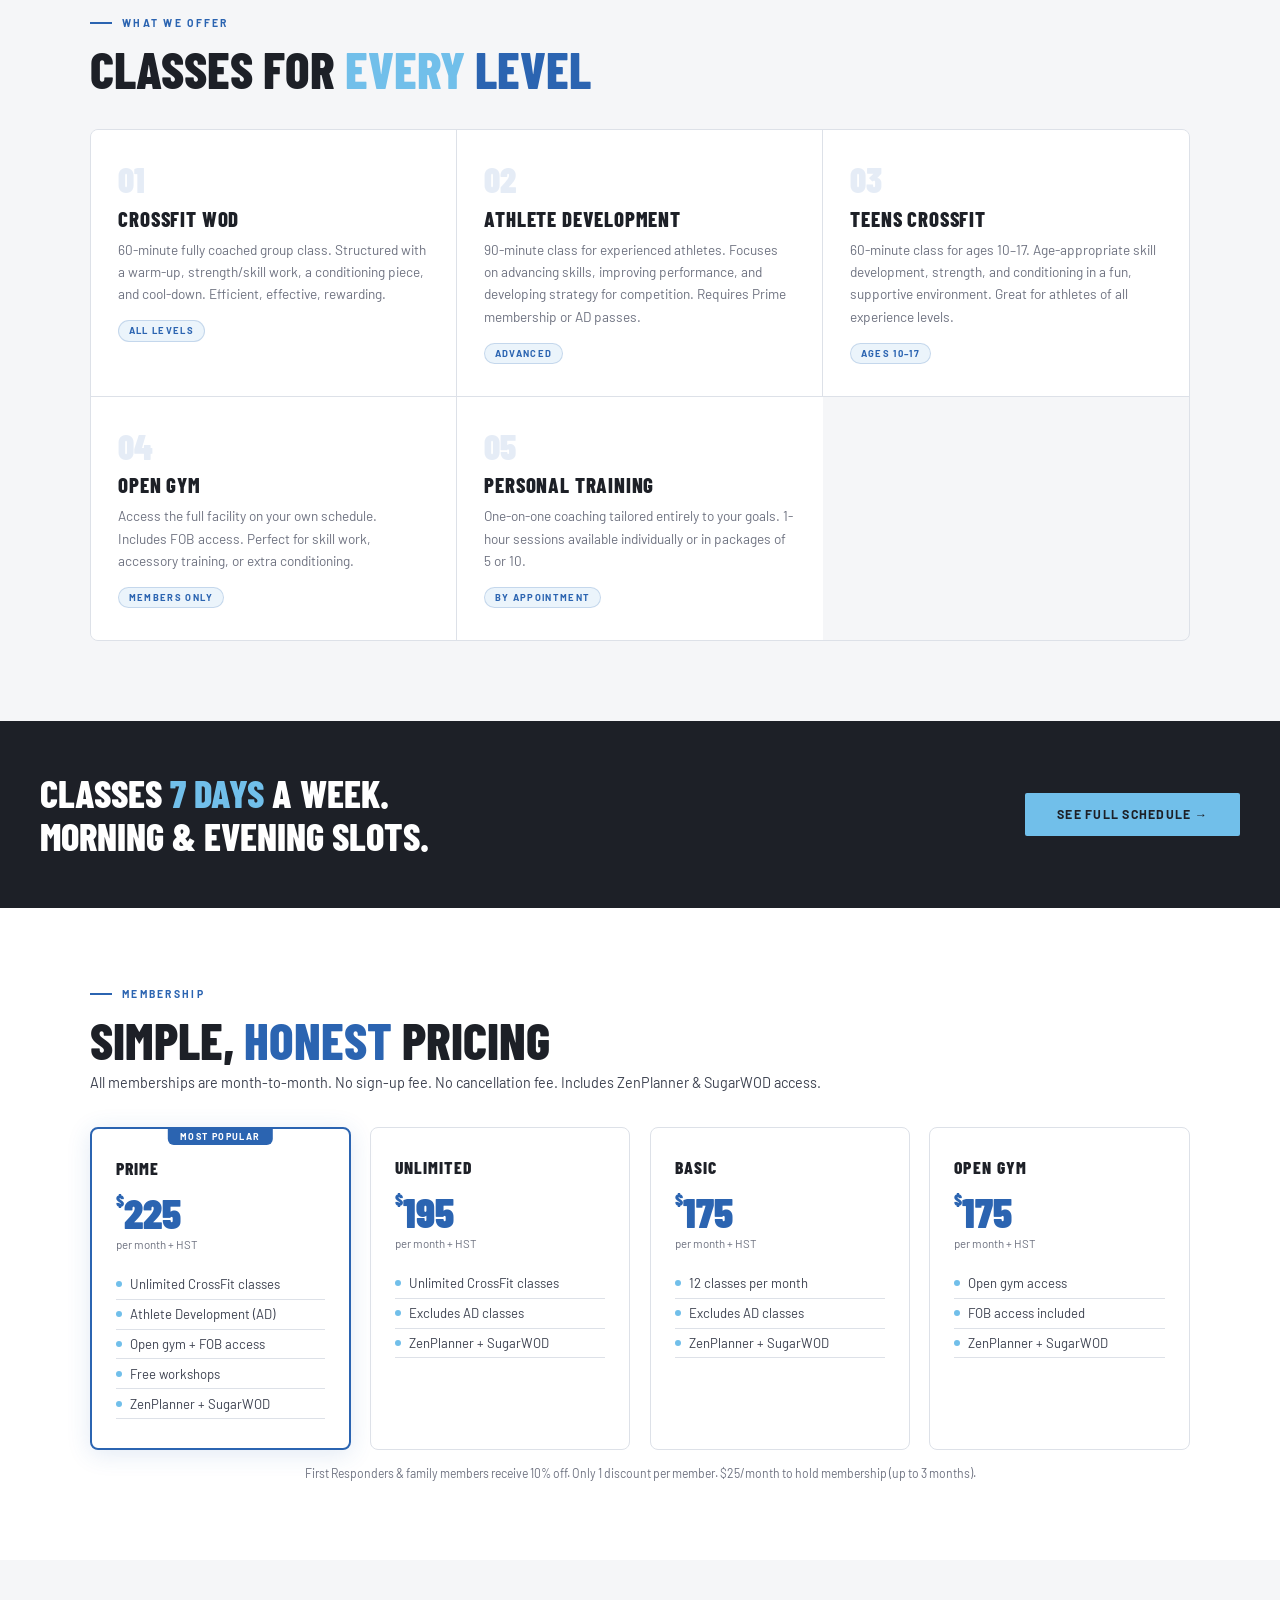
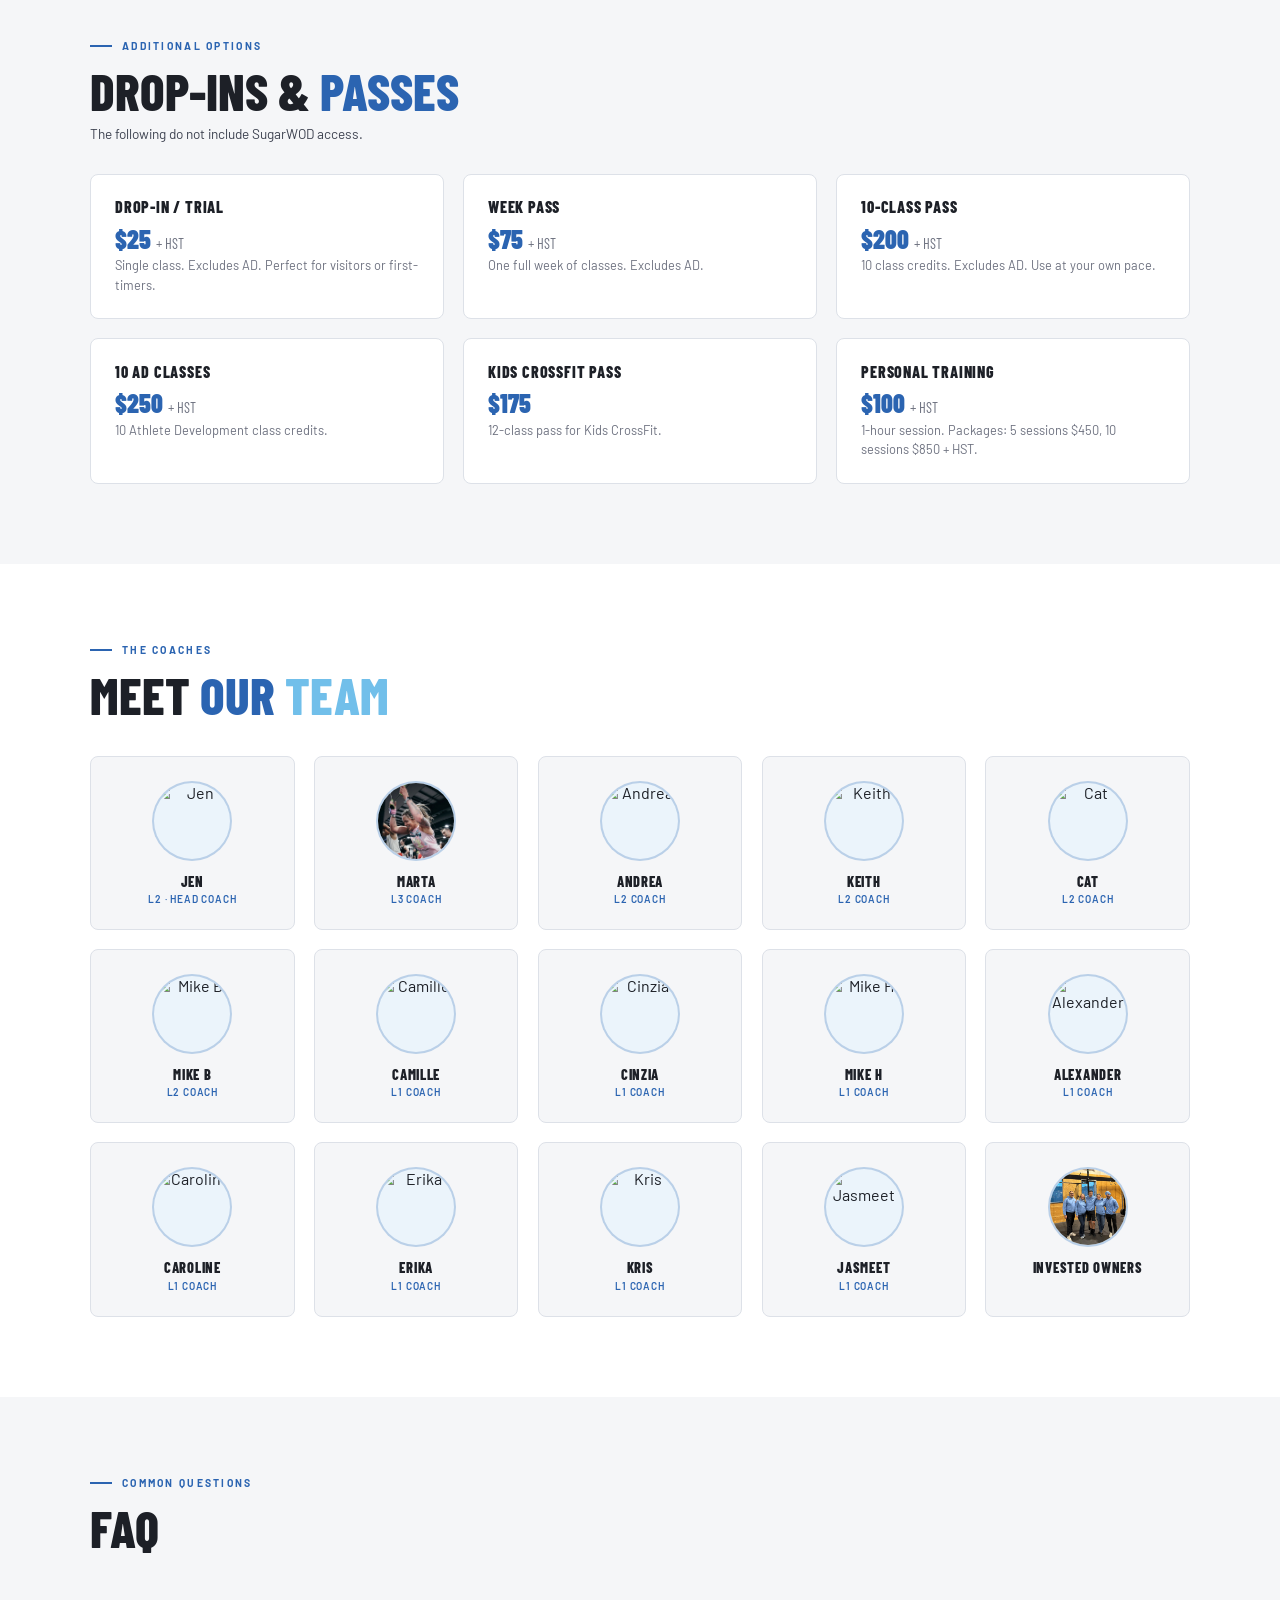
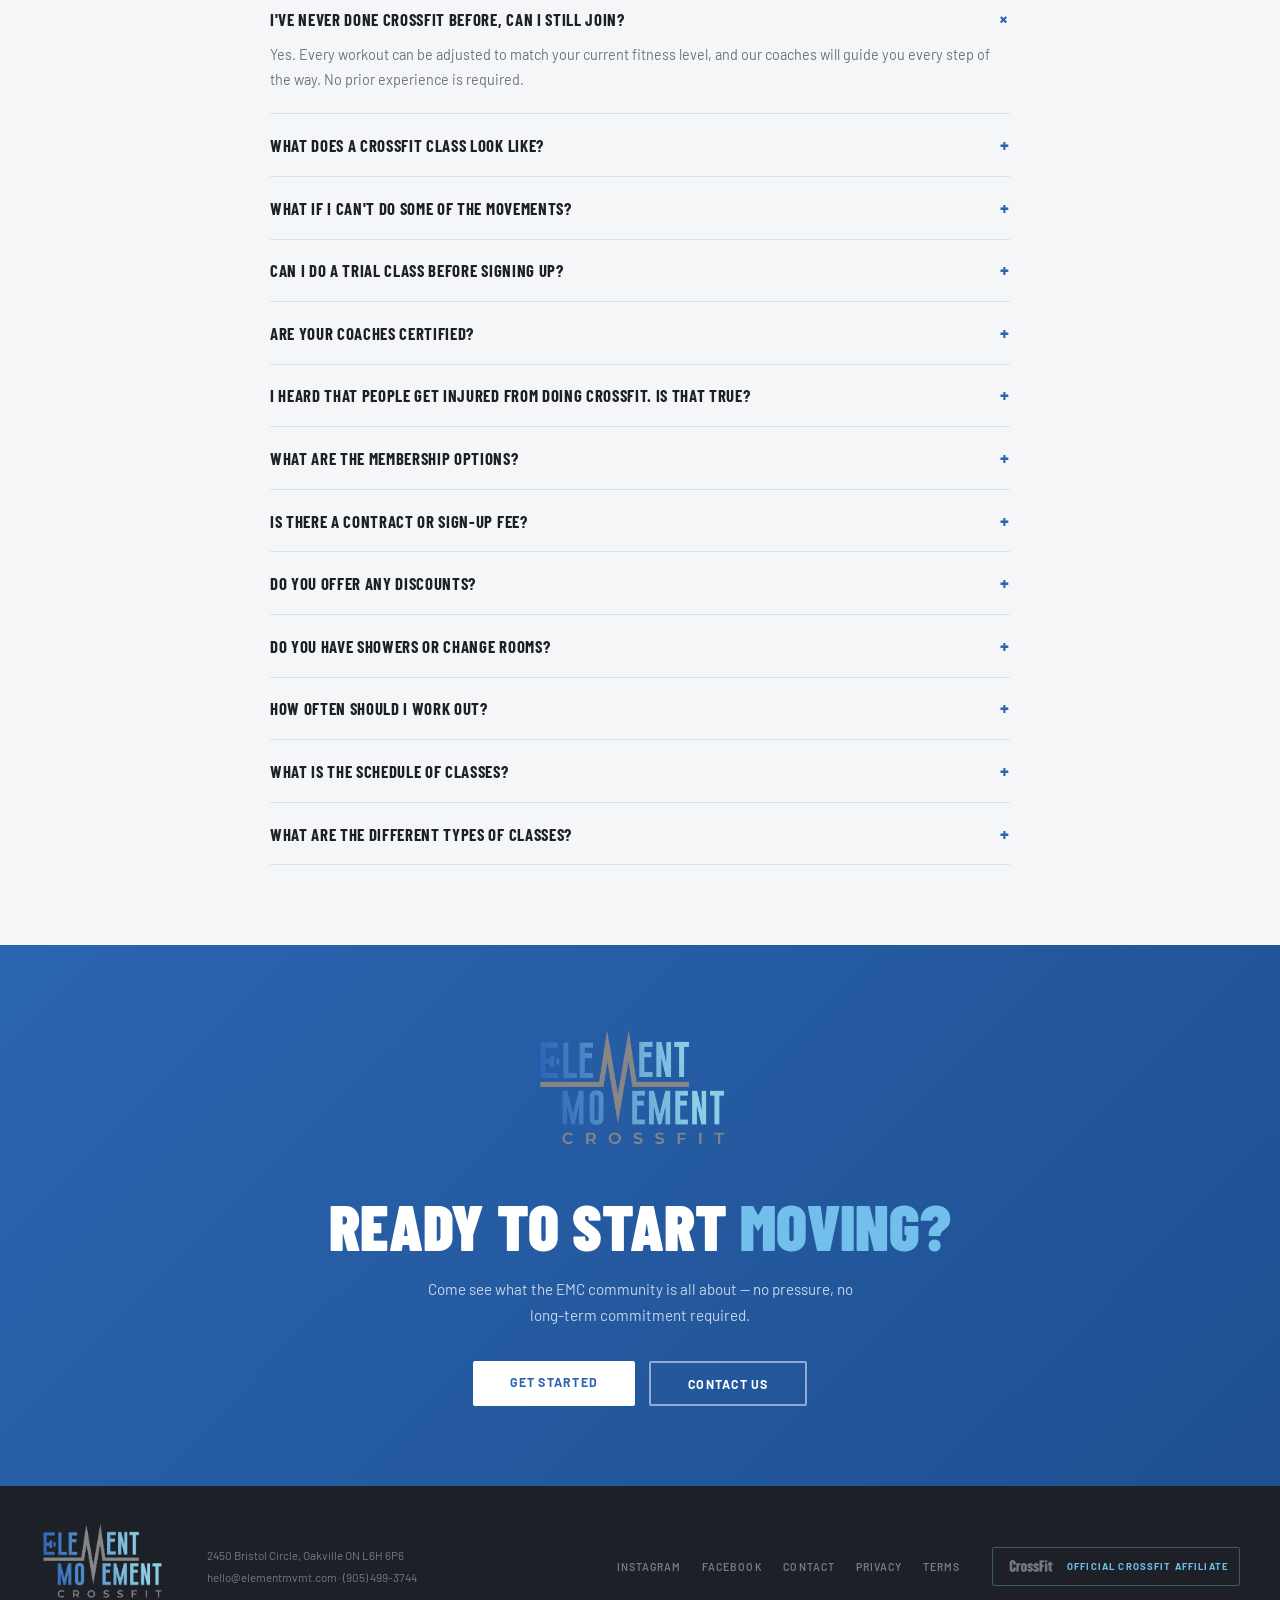
==== commit b5b9f15d: "Add July 18 free trial class promo banner sitewide" ====
--- a/index.html
+++ b/index.html
@@ -1,4 +1,4 @@
-<!DOCTYPE html>
+﻿<!DOCTYPE html>
 <html lang="en">
 <head>
   <meta charset="UTF-8">
@@ -15,6 +15,7 @@
   <!-- <script type="text/javascript" id="hs-script-loader" async defer src="//js.hs-scripts.com/YOUR_PORTAL_ID.js"></script> -->
 </head>
 <body>
+<div class="promo-banner">Curious about CrossFit? Come see what it's all about with a <strong>FREE trial class on July 18!</strong> <a href="get-started.html">Register here.</a></div>
 
 <!-- ============================================
      Navigation
--- a/css/styles.css
+++ b/css/styles.css
@@ -22,9 +22,16 @@
 body{font-family:'Barlow',sans-serif;background:var(--white);color:var(--charcoal);overflow-x:hidden}
 
 /* ============================================
+   Promo Banner
+   ============================================ */
+.promo-banner{position:fixed;top:0;left:0;right:0;z-index:300;background:var(--charcoal);color:#fff;text-align:center;padding:.55rem 1rem;font-size:.78rem;line-height:1.4}
+.promo-banner a{color:#fff;text-decoration:underline;text-underline-offset:2px}
+.promo-banner strong{font-weight:700}
+
+/* ============================================
    Navigation
    ============================================ */
-nav{position:fixed;top:0;left:0;right:0;z-index:200;display:flex;align-items:center;justify-content:space-between;padding:0.4rem 2.5rem;background:rgba(255,255,255,0.97);backdrop-filter:blur(10px);border-bottom:1px solid var(--border);box-shadow:0 1px 10px rgba(0,0,0,0.05)}
+nav{position:fixed;top:36px;left:0;right:0;z-index:200;display:flex;align-items:center;justify-content:space-between;padding:0.4rem 2.5rem;background:rgba(255,255,255,0.97);backdrop-filter:blur(10px);border-bottom:1px solid var(--border);box-shadow:0 1px 10px rgba(0,0,0,0.05)}
 .nav-logo img{height:140px;width:auto;display:block}
 .nav-links{display:flex;gap:1.6rem;list-style:none}
 .nav-links a{font-size:0.73rem;font-weight:600;letter-spacing:0.1em;text-transform:uppercase;color:var(--mid);text-decoration:none;transition:color .2s}
@@ -225,6 +232,7 @@
    ============================================ */
 @media(max-width:900px){
   /* Nav */
+  .nav-logo img{height:80px}
   .nav-burger{display:flex}
   .nav-links{display:none;position:absolute;top:100%;left:0;right:0;background:#fff;border-top:1px solid var(--border);border-bottom:1px solid var(--border);flex-direction:column;gap:0;padding:.5rem 0;box-shadow:0 8px 24px rgba(0,0,0,.08)}
   .nav-links.open{display:flex}
@@ -271,7 +279,8 @@
    Responsive — Mobile (≤ 600px)
    ============================================ */
 @media(max-width:600px){
-  nav{padding:.6rem 1.2rem}
+  .promo-banner{font-size:.72rem;padding:.5rem 1rem}
+  nav{top:44px;padding:.6rem 1.2rem}
   .nav-cta{font-size:.65rem;padding:.45rem .9rem}
 
   section{padding:3.5rem 1.2rem}
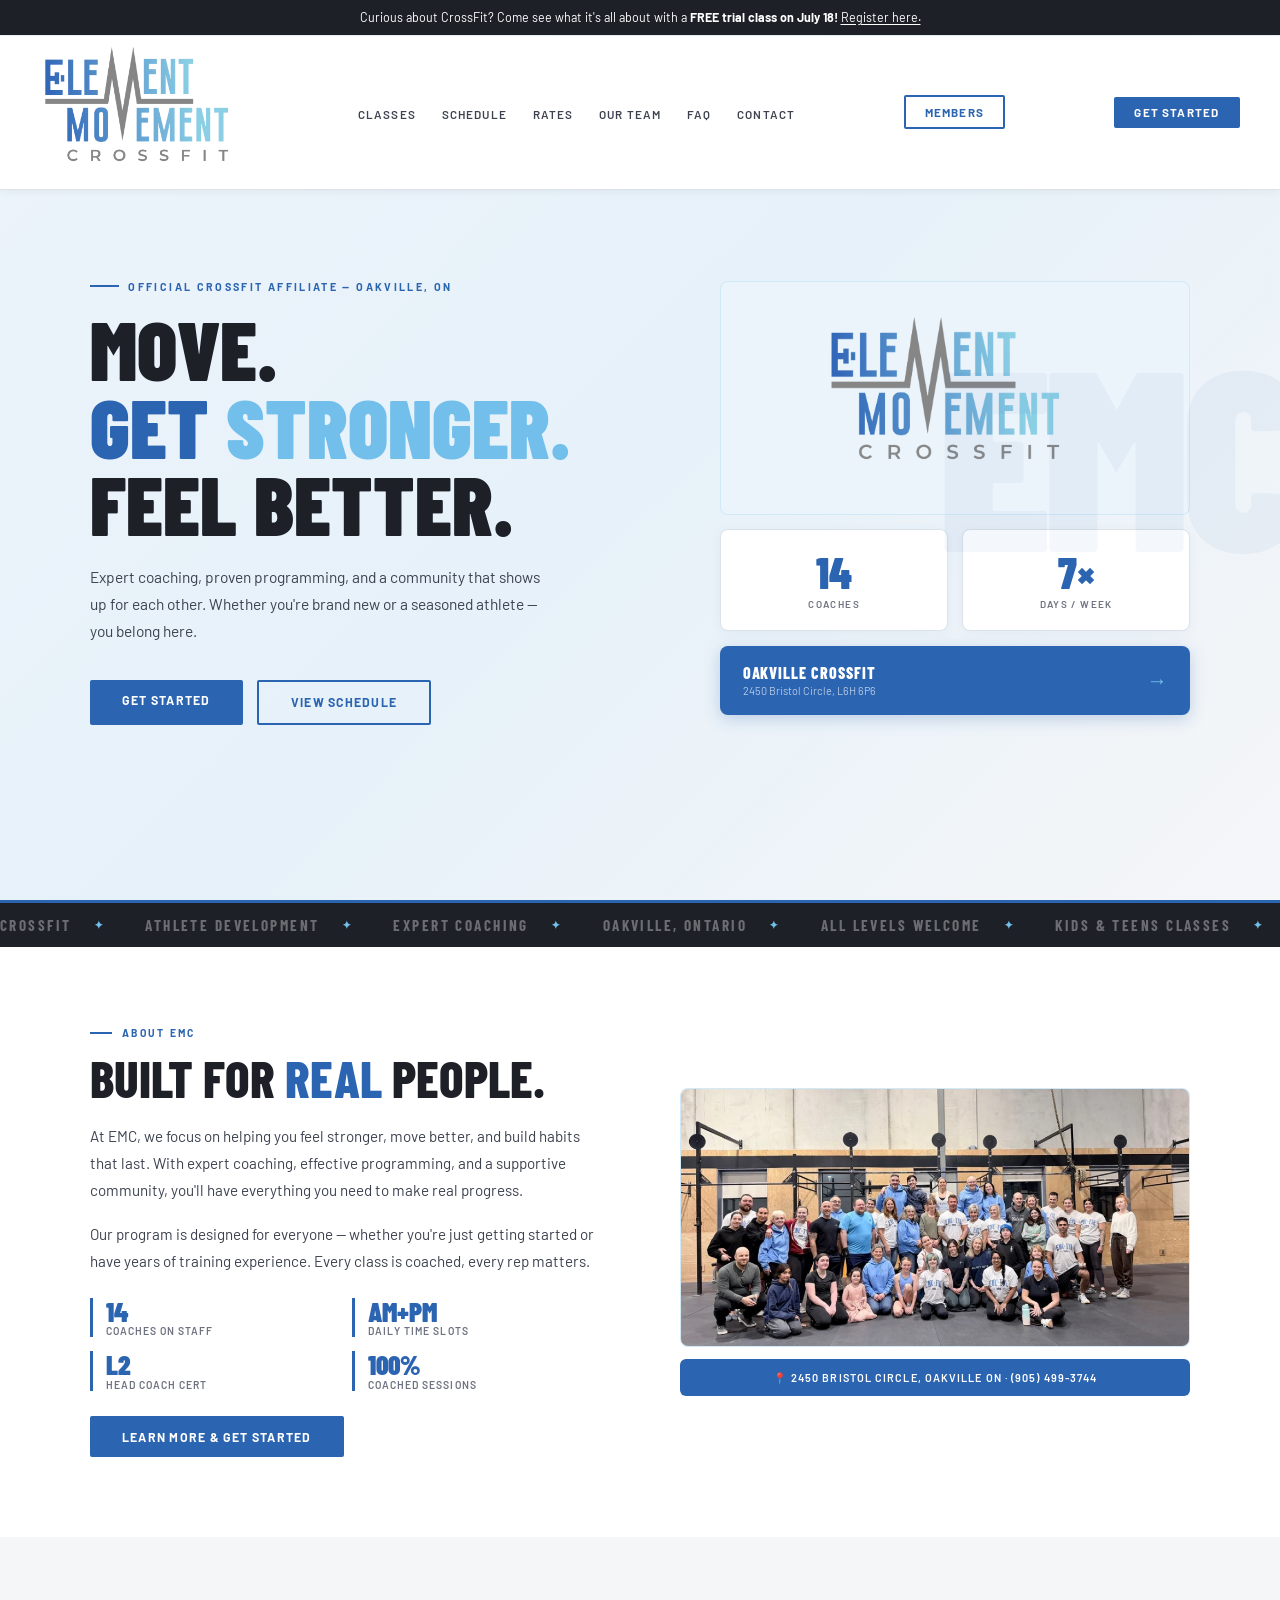
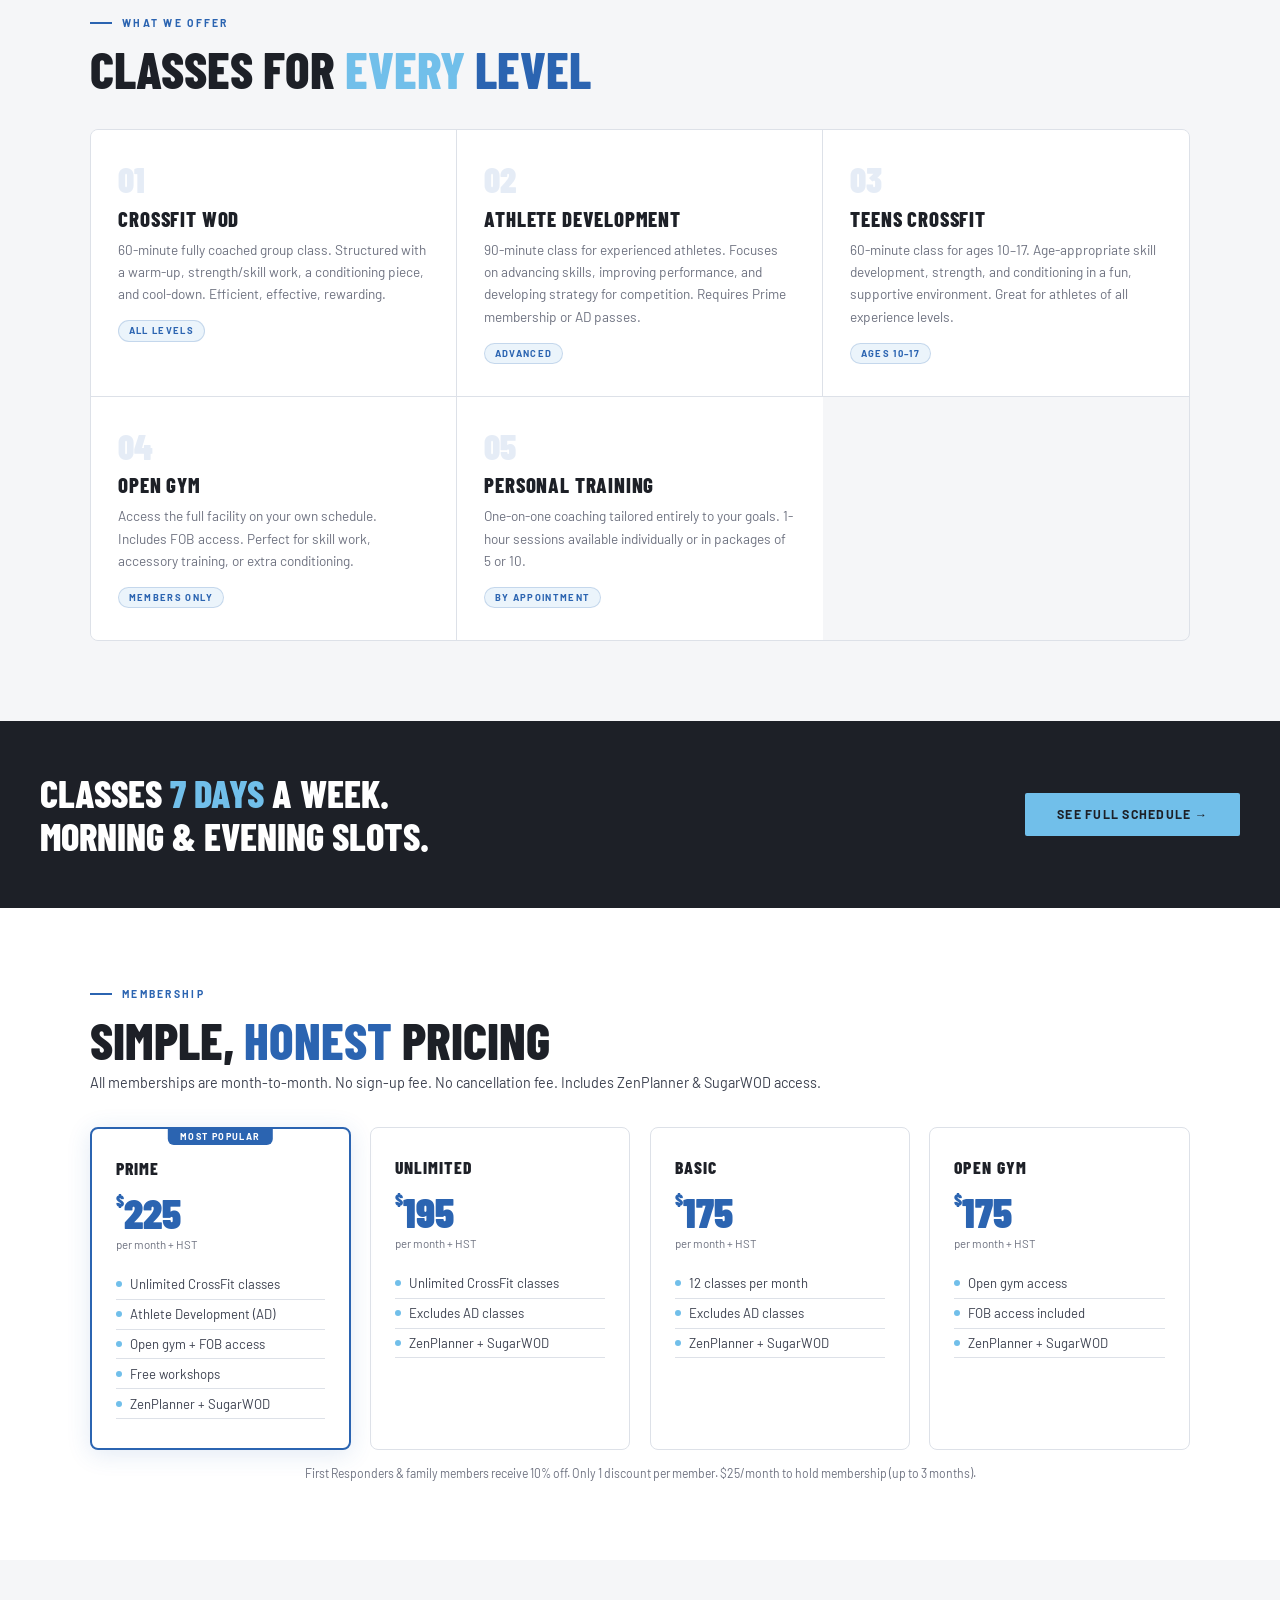
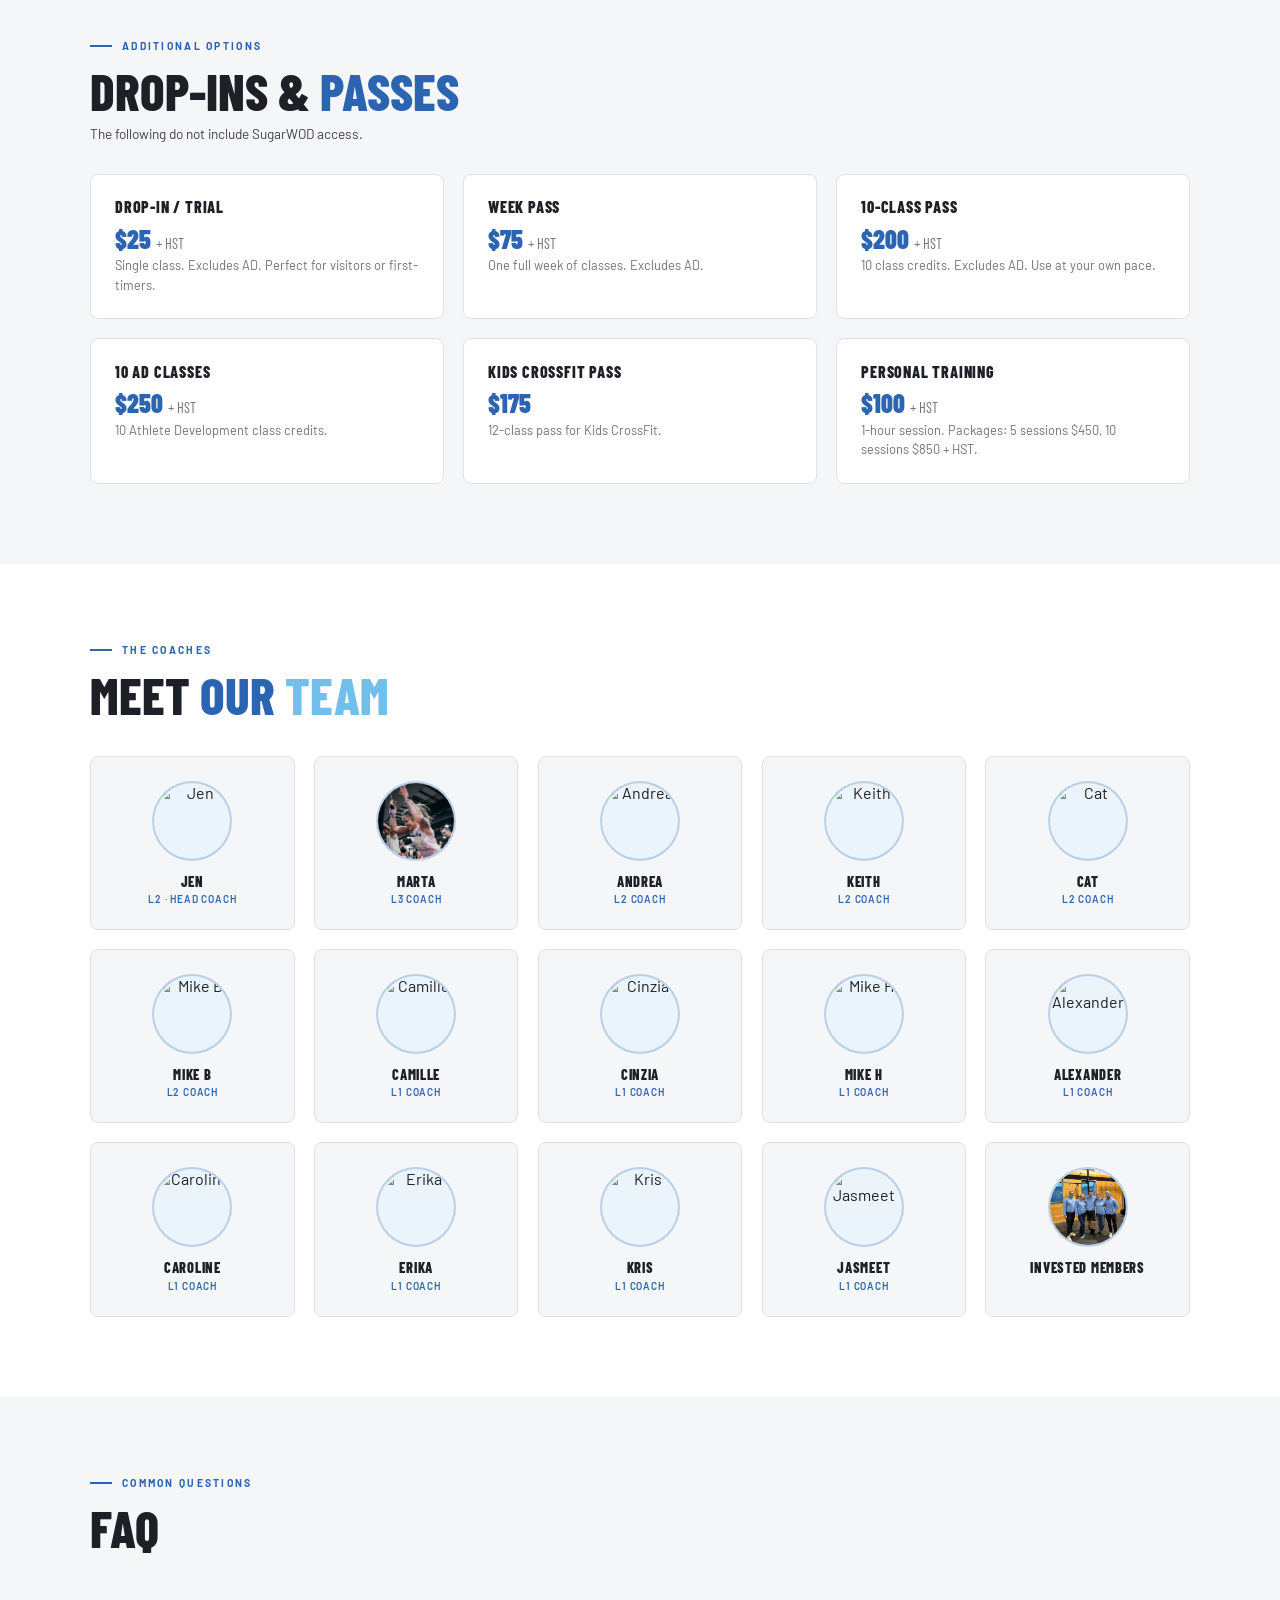
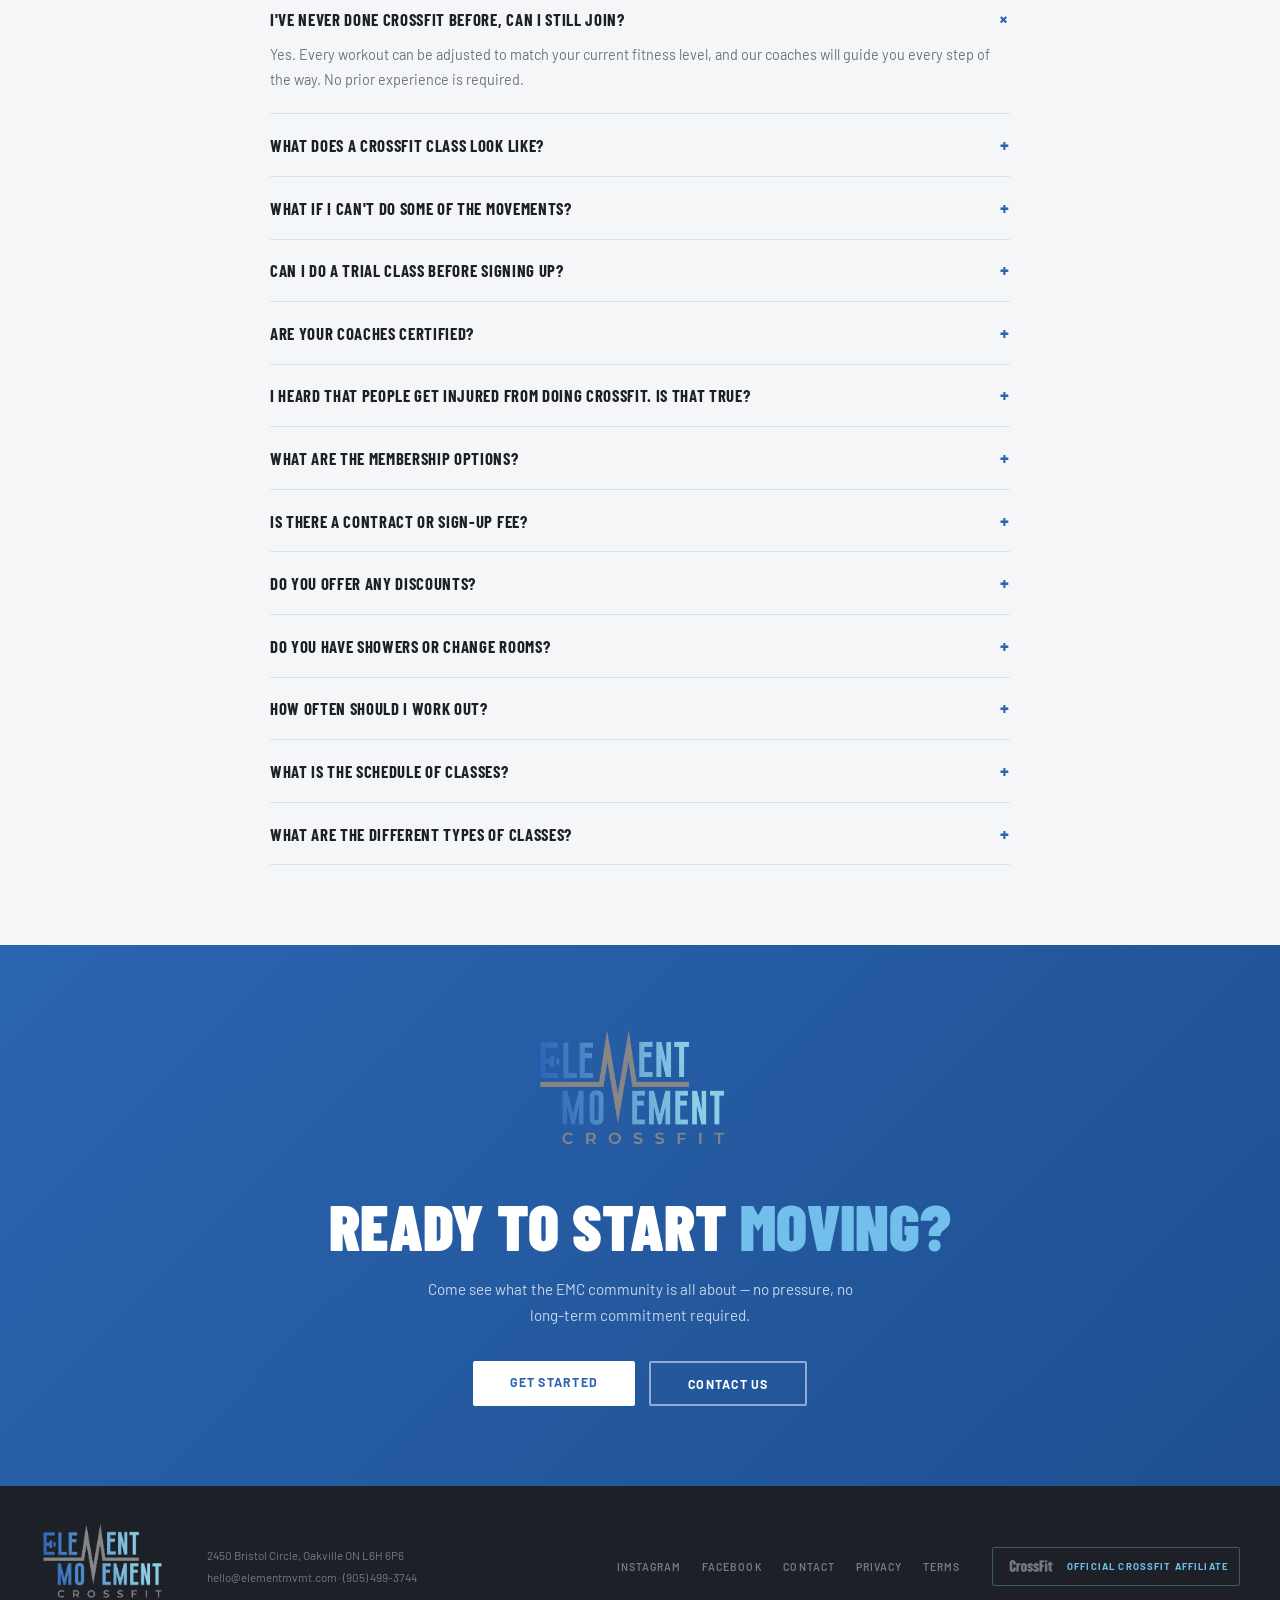
==== commit b930bf52: "Fix eyebrow text overflow on mobile, rename Invested Owners to Members" ====
--- a/index.html
+++ b/index.html
@@ -15,7 +15,7 @@
   <!-- <script type="text/javascript" id="hs-script-loader" async defer src="//js.hs-scripts.com/YOUR_PORTAL_ID.js"></script> -->
 </head>
 <body>
-<div class="promo-banner">Curious about CrossFit? Come see what it's all about with a <strong>FREE trial class on July 18!</strong> <a href="get-started.html">Register here.</a></div>
+<div class="promo-banner">Curious about CrossFit? Come see what it's all about with a <strong>FREE trial class on July 18!</strong> <a href="https://elementmvmt.sites.zenplanner.com/registration.cfm?payment=FREETRIAL&appointmentId=58133E09-3CB3-4FD4-A566-B85D8E2BCA4E&personId=DFC8DA94-8A6D-4DD6-9308-CBB52FB6EB23" target="_blank">Register here.</a></div>
 
 <!-- ============================================
      Navigation
@@ -299,7 +299,7 @@
       <div class="tc"><div class="tav"><img src="https://images.squarespace-cdn.com/content/v1/5ce729ee7e1aa40001471555/834909c2-3914-4340-a7f8-efff08c3b1cc/Erika.jpeg" alt="Erika"></div><div class="tname">Erika</div><div class="trole">L1 Coach</div></div>
       <div class="tc"><div class="tav"><img src="https://images.squarespace-cdn.com/content/v1/5ce729ee7e1aa40001471555/ca070809-e83a-4233-9853-628f71e311b9/Kris.png" alt="Kris"></div><div class="tname">Kris</div><div class="trole">L1 Coach</div></div>
       <div class="tc"><div class="tav"><img src="https://images.squarespace-cdn.com/content/v1/5ce729ee7e1aa40001471555/c0fc2341-2b08-40ec-8519-e7a3367424bb/Jas.JPG" alt="Jasmeet"></div><div class="tname">Jasmeet</div><div class="trole">L1 Coach</div></div>
-      <div class="tc"><div class="tav"><img src="images/Owners.webp" alt="Owners"></div><div class="tname">Invested Owners</div></div>
+      <div class="tc"><div class="tav"><img src="images/Owners.webp" alt="Owners"></div><div class="tname">Invested Members</div></div>
     </div>
   </div>
 </section>
--- a/css/styles.css
+++ b/css/styles.css
@@ -47,7 +47,7 @@
 .hero{min-height:100vh;padding:10rem 2.5rem 4rem;background:linear-gradient(135deg,#edf4fb 0%,#e6f1f9 50%,#f5f6f8 100%);display:flex;align-items:center;position:relative;overflow:hidden}
 .hero::before{content:'EMC';position:absolute;right:-1rem;top:50%;transform:translateY(-50%);font-family:'Barlow Condensed',sans-serif;font-size:clamp(10rem,20vw,20rem);font-weight:900;letter-spacing:-0.03em;color:rgba(43,100,177,0.05);pointer-events:none;user-select:none;line-height:1}
 .hero-inner{max-width:1100px;margin:0 auto;width:100%;display:grid;grid-template-columns:1.1fr 0.9fr;gap:3.5rem;align-items:center}
-.eyebrow{display:inline-flex;align-items:center;gap:0.6rem;font-size:0.67rem;font-weight:700;letter-spacing:0.22em;text-transform:uppercase;color:var(--bd);margin-bottom:1.1rem}
+.eyebrow{display:inline-flex;align-items:center;gap:0.6rem;font-size:0.67rem;font-weight:700;letter-spacing:0.22em;text-transform:uppercase;color:var(--bd);margin-bottom:1.1rem;flex-wrap:wrap}
 .eyebrow::before{content:'';display:block;width:1.8rem;height:2px;background:var(--bd)}
 .hero h1{font-family:'Barlow Condensed',sans-serif;font-size:clamp(3rem,6.5vw,5.5rem);font-weight:900;line-height:.93;text-transform:uppercase;color:var(--charcoal);margin-bottom:1.3rem}
 .hero h1 .bd{color:var(--bd)}
@@ -281,6 +281,7 @@
 @media(max-width:600px){
   .promo-banner{font-size:.72rem;padding:.5rem 1rem}
   nav{top:44px;padding:.6rem 1.2rem}
+  .eyebrow{font-size:.58rem;letter-spacing:.14em}
   .nav-cta{font-size:.65rem;padding:.45rem .9rem}
 
   section{padding:3.5rem 1.2rem}
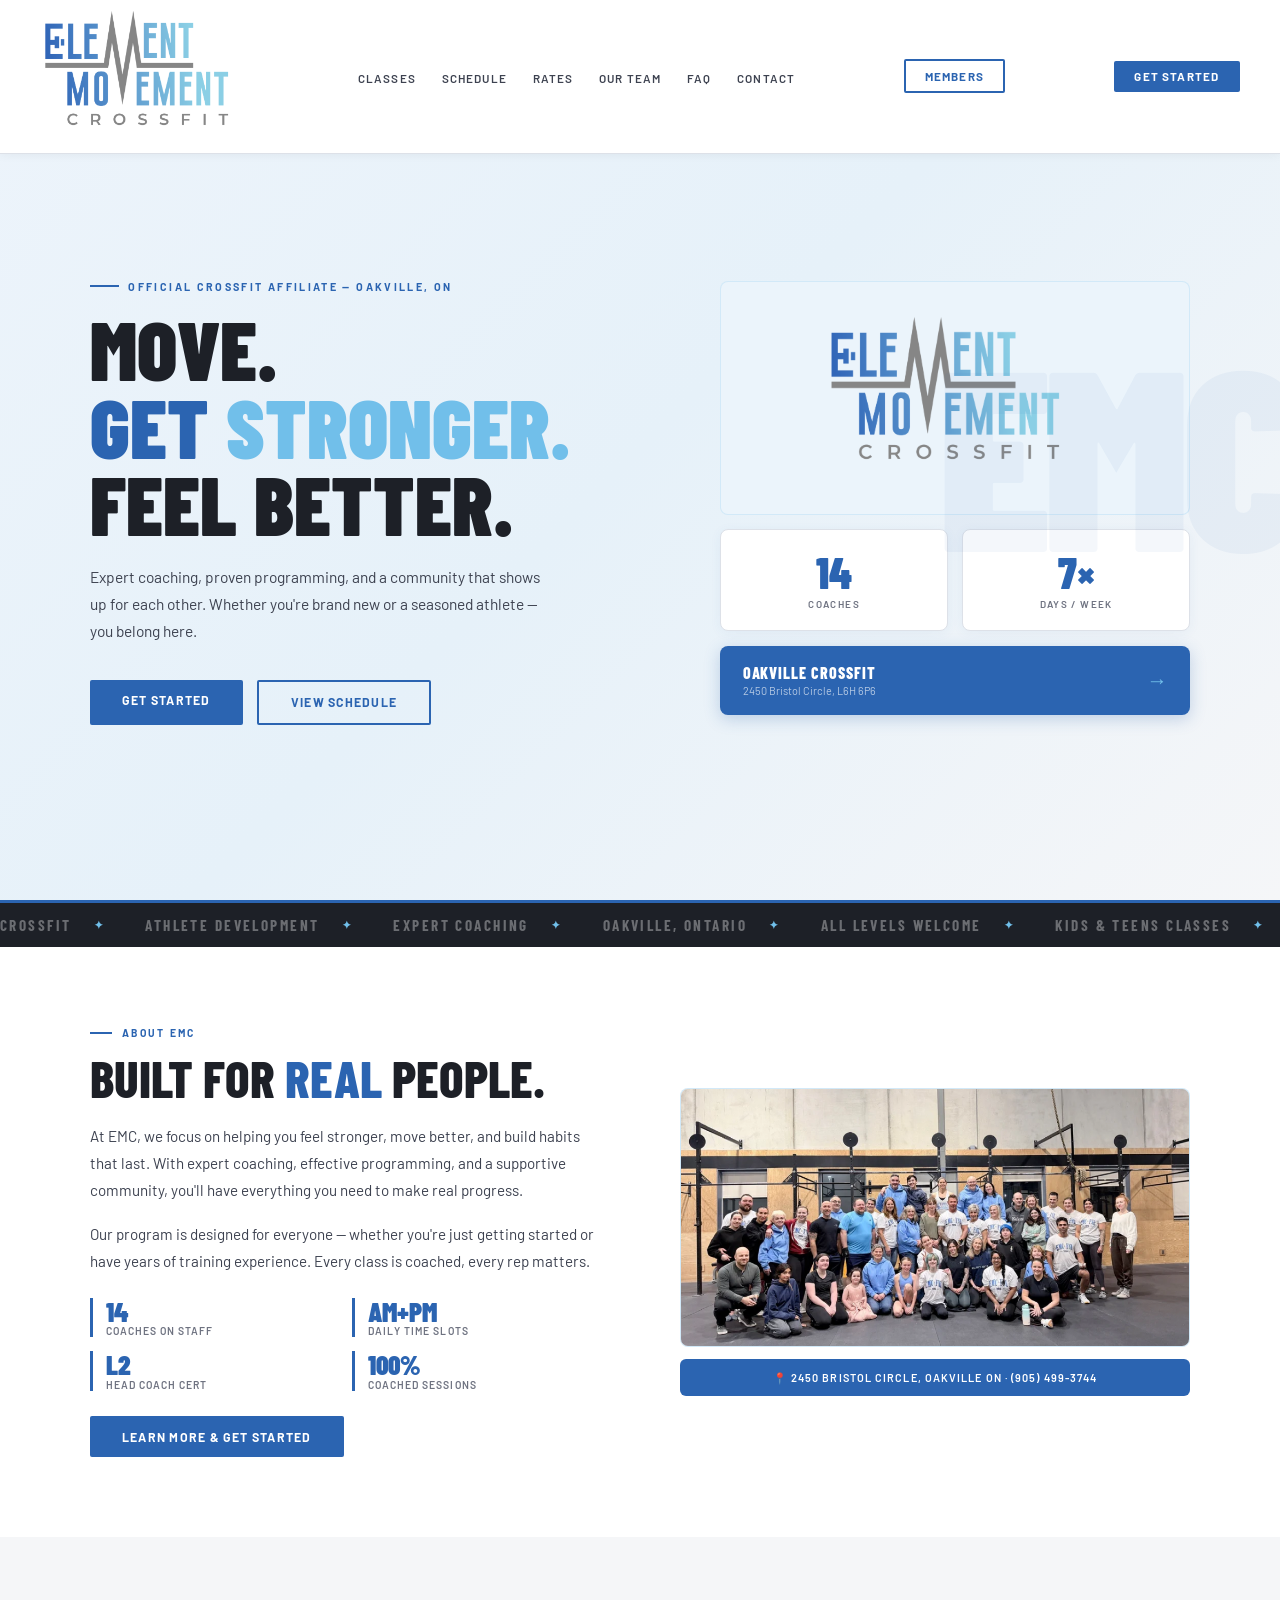
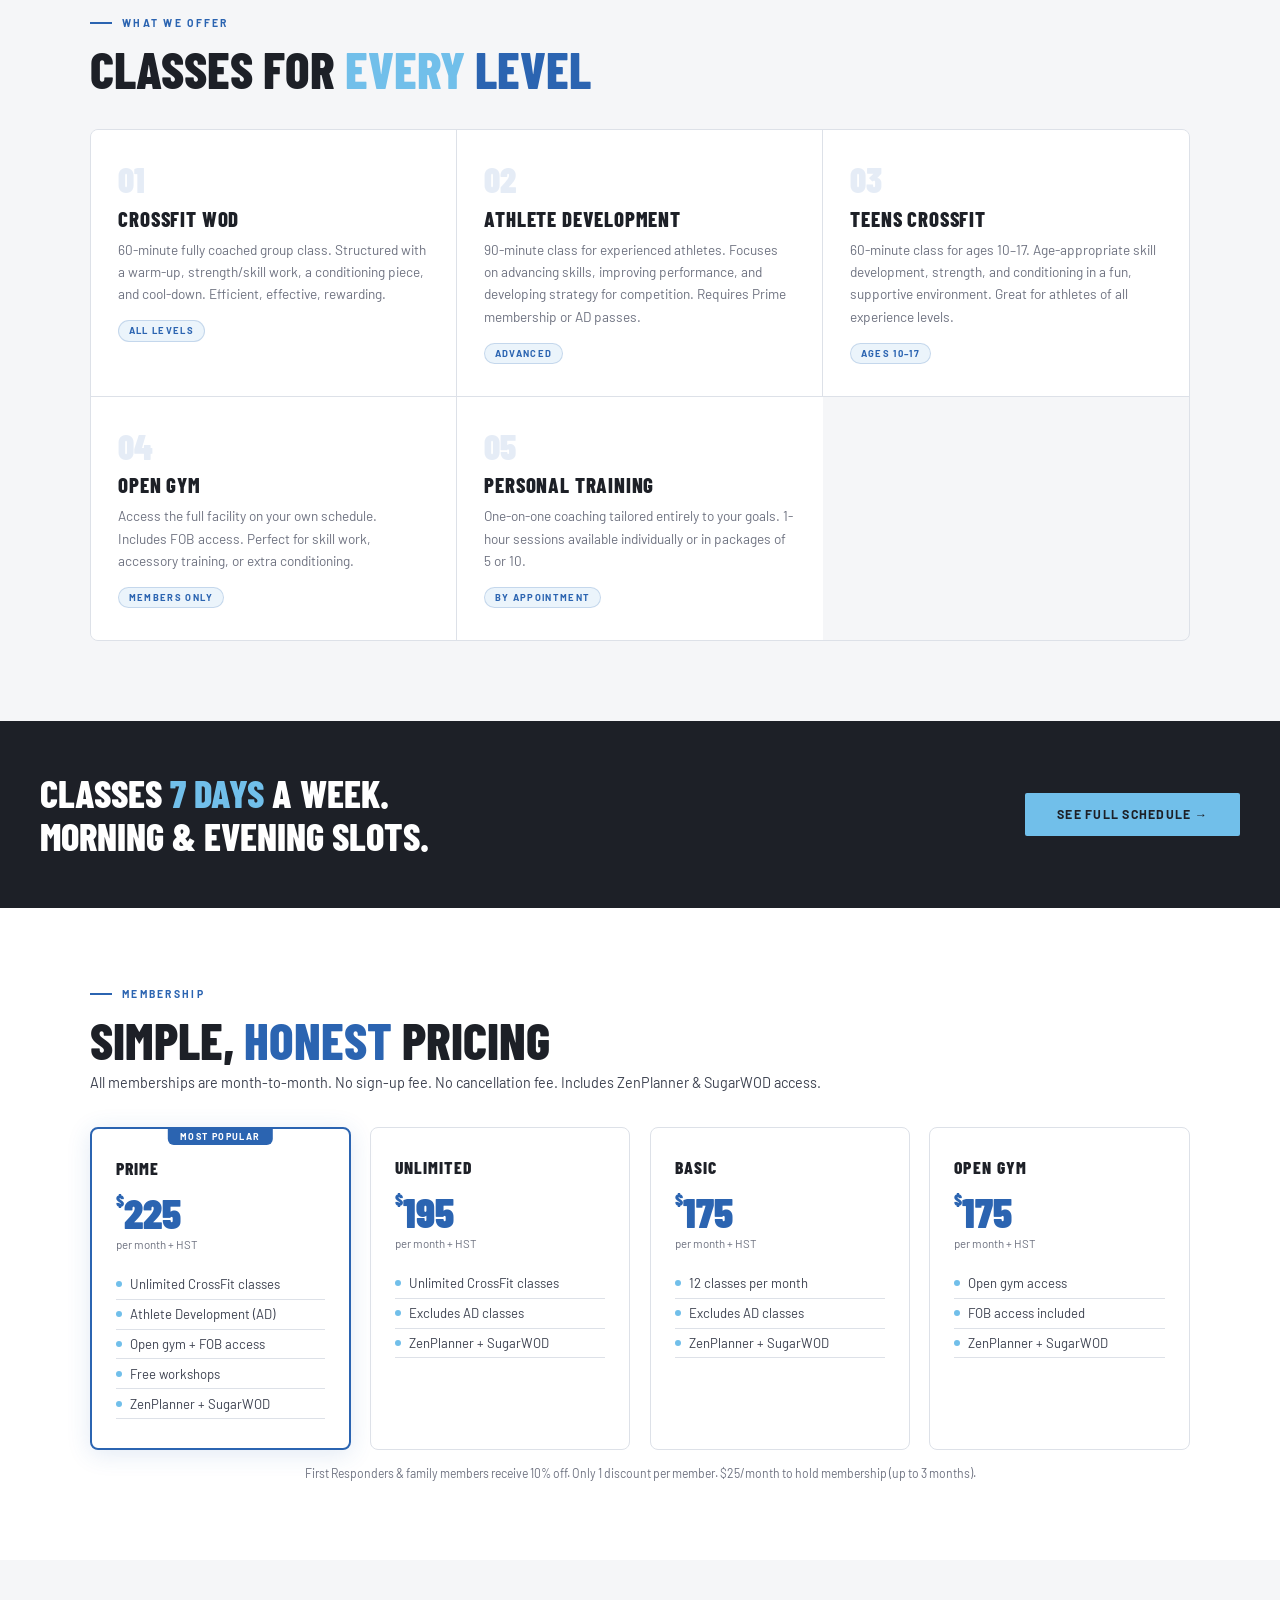
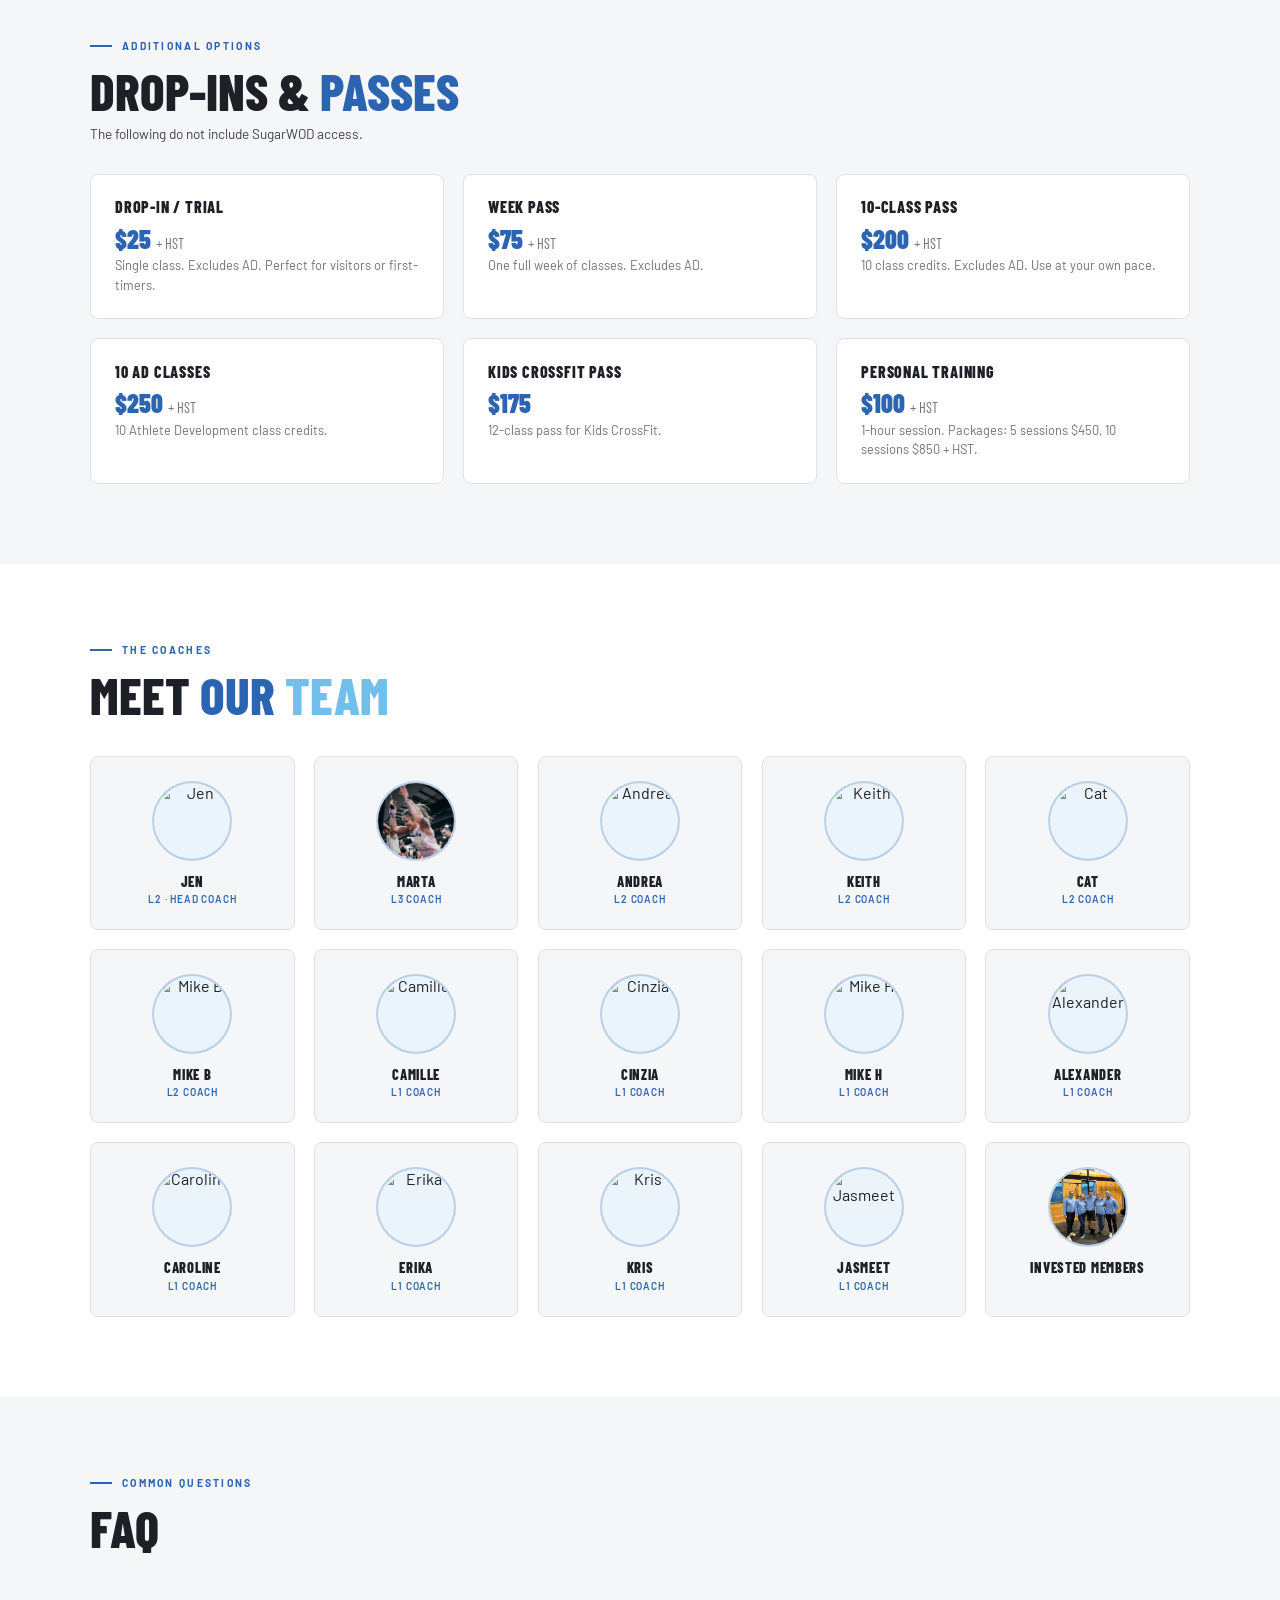
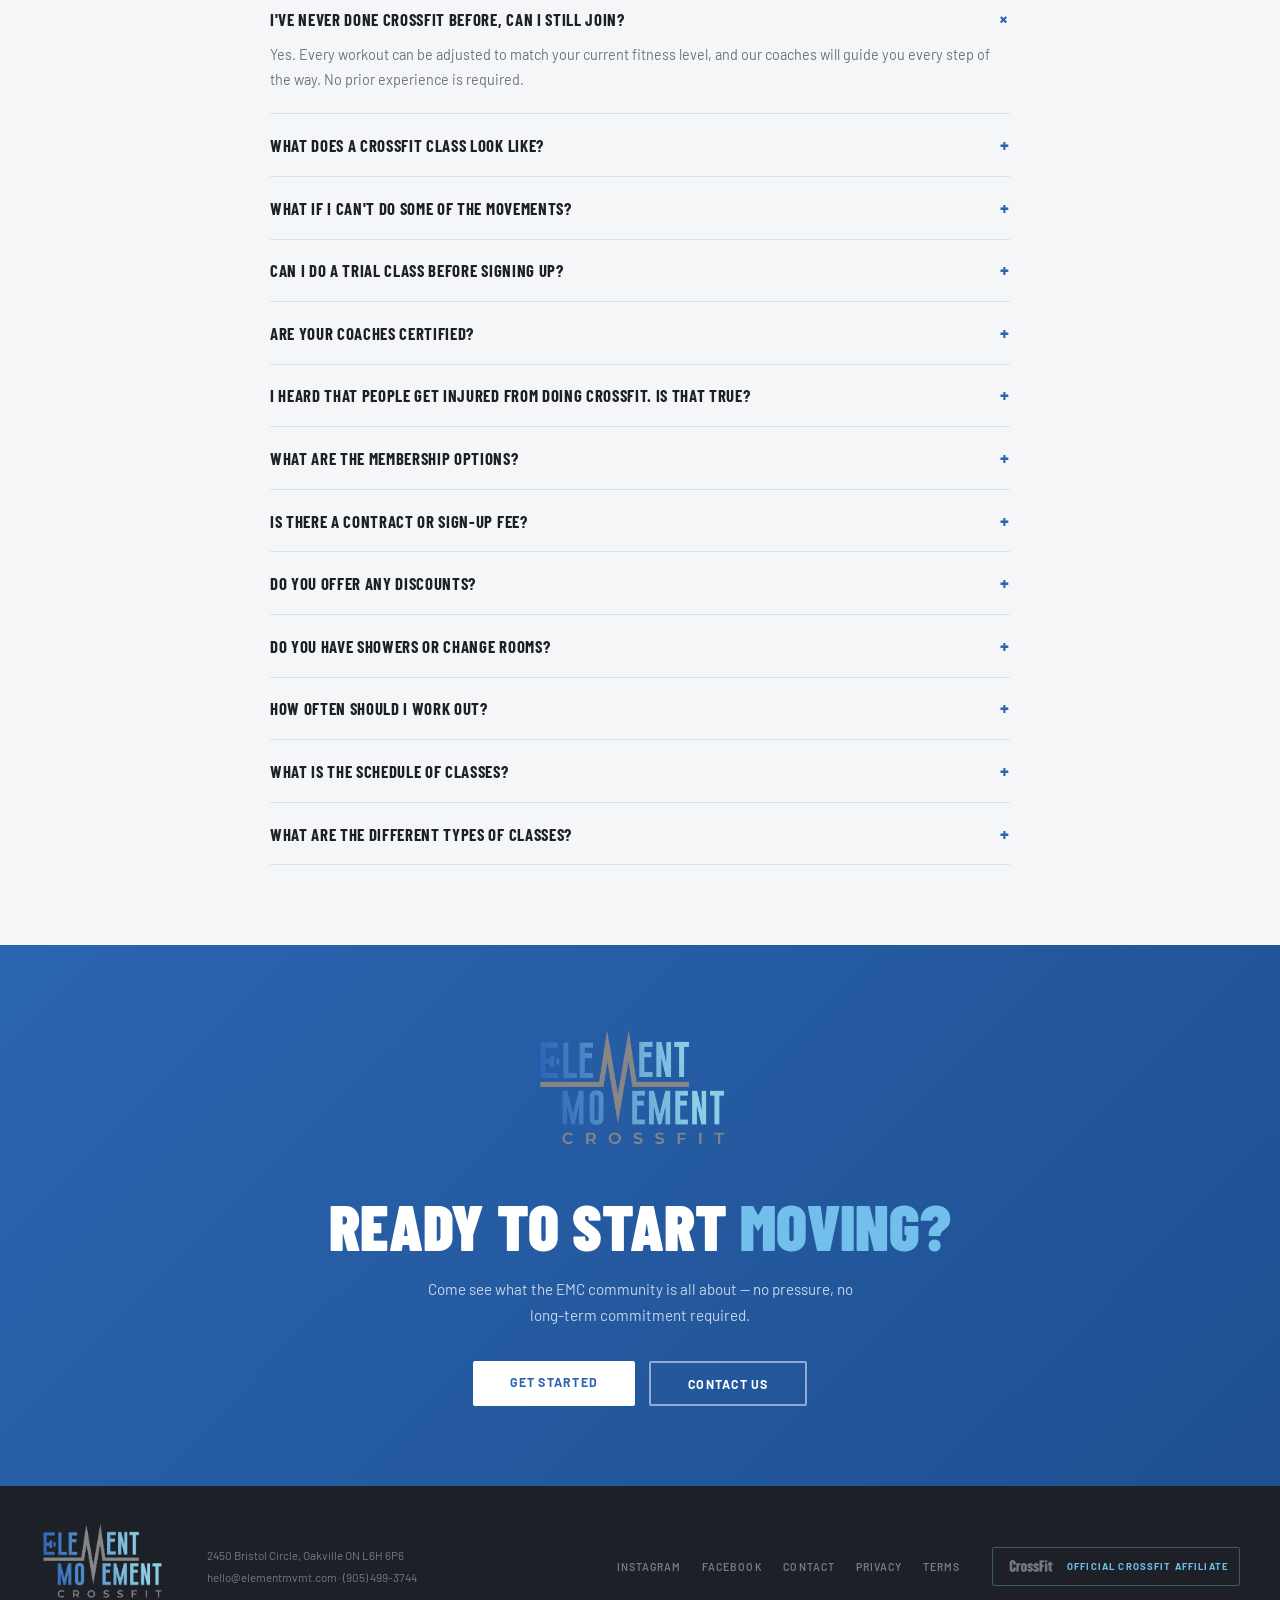
==== commit f053a181: "Remove sitewide promo banner Drop the free-trial announcement bar from every page and revert nav pos" ====
--- a/index.html
+++ b/index.html
@@ -15,7 +15,6 @@
   <!-- <script type="text/javascript" id="hs-script-loader" async defer src="//js.hs-scripts.com/YOUR_PORTAL_ID.js"></script> -->
 </head>
 <body>
-<div class="promo-banner">Curious about CrossFit? Come see what it's all about with a <strong>FREE trial class on July 18!</strong> <a href="https://elementmvmt.sites.zenplanner.com/registration.cfm?payment=FREETRIAL&appointmentId=58133E09-3CB3-4FD4-A566-B85D8E2BCA4E&personId=DFC8DA94-8A6D-4DD6-9308-CBB52FB6EB23" target="_blank">Register here.</a></div>
 
 <!-- ============================================
      Navigation
--- a/css/styles.css
+++ b/css/styles.css
@@ -22,16 +22,9 @@
 body{font-family:'Barlow',sans-serif;background:var(--white);color:var(--charcoal);overflow-x:hidden}
 
 /* ============================================
-   Promo Banner
-   ============================================ */
-.promo-banner{position:fixed;top:0;left:0;right:0;z-index:300;background:var(--charcoal);color:#fff;text-align:center;padding:.55rem 1rem;font-size:.78rem;line-height:1.4}
-.promo-banner a{color:#fff;text-decoration:underline;text-underline-offset:2px}
-.promo-banner strong{font-weight:700}
-
-/* ============================================
    Navigation
    ============================================ */
-nav{position:fixed;top:36px;left:0;right:0;z-index:200;display:flex;align-items:center;justify-content:space-between;padding:0.4rem 2.5rem;background:rgba(255,255,255,0.97);backdrop-filter:blur(10px);border-bottom:1px solid var(--border);box-shadow:0 1px 10px rgba(0,0,0,0.05)}
+nav{position:fixed;top:0;left:0;right:0;z-index:200;display:flex;align-items:center;justify-content:space-between;padding:0.4rem 2.5rem;background:rgba(255,255,255,0.97);backdrop-filter:blur(10px);border-bottom:1px solid var(--border);box-shadow:0 1px 10px rgba(0,0,0,0.05)}
 .nav-logo img{height:140px;width:auto;display:block}
 .nav-links{display:flex;gap:1.6rem;list-style:none}
 .nav-links a{font-size:0.73rem;font-weight:600;letter-spacing:0.1em;text-transform:uppercase;color:var(--mid);text-decoration:none;transition:color .2s}
@@ -279,8 +272,7 @@
    Responsive — Mobile (≤ 600px)
    ============================================ */
 @media(max-width:600px){
-  .promo-banner{font-size:.72rem;padding:.5rem 1rem}
-  nav{top:44px;padding:.6rem 1.2rem}
+  nav{padding:.6rem 1.2rem}
   .eyebrow{font-size:.58rem;letter-spacing:.14em}
   .nav-cta{font-size:.65rem;padding:.45rem .9rem}
 
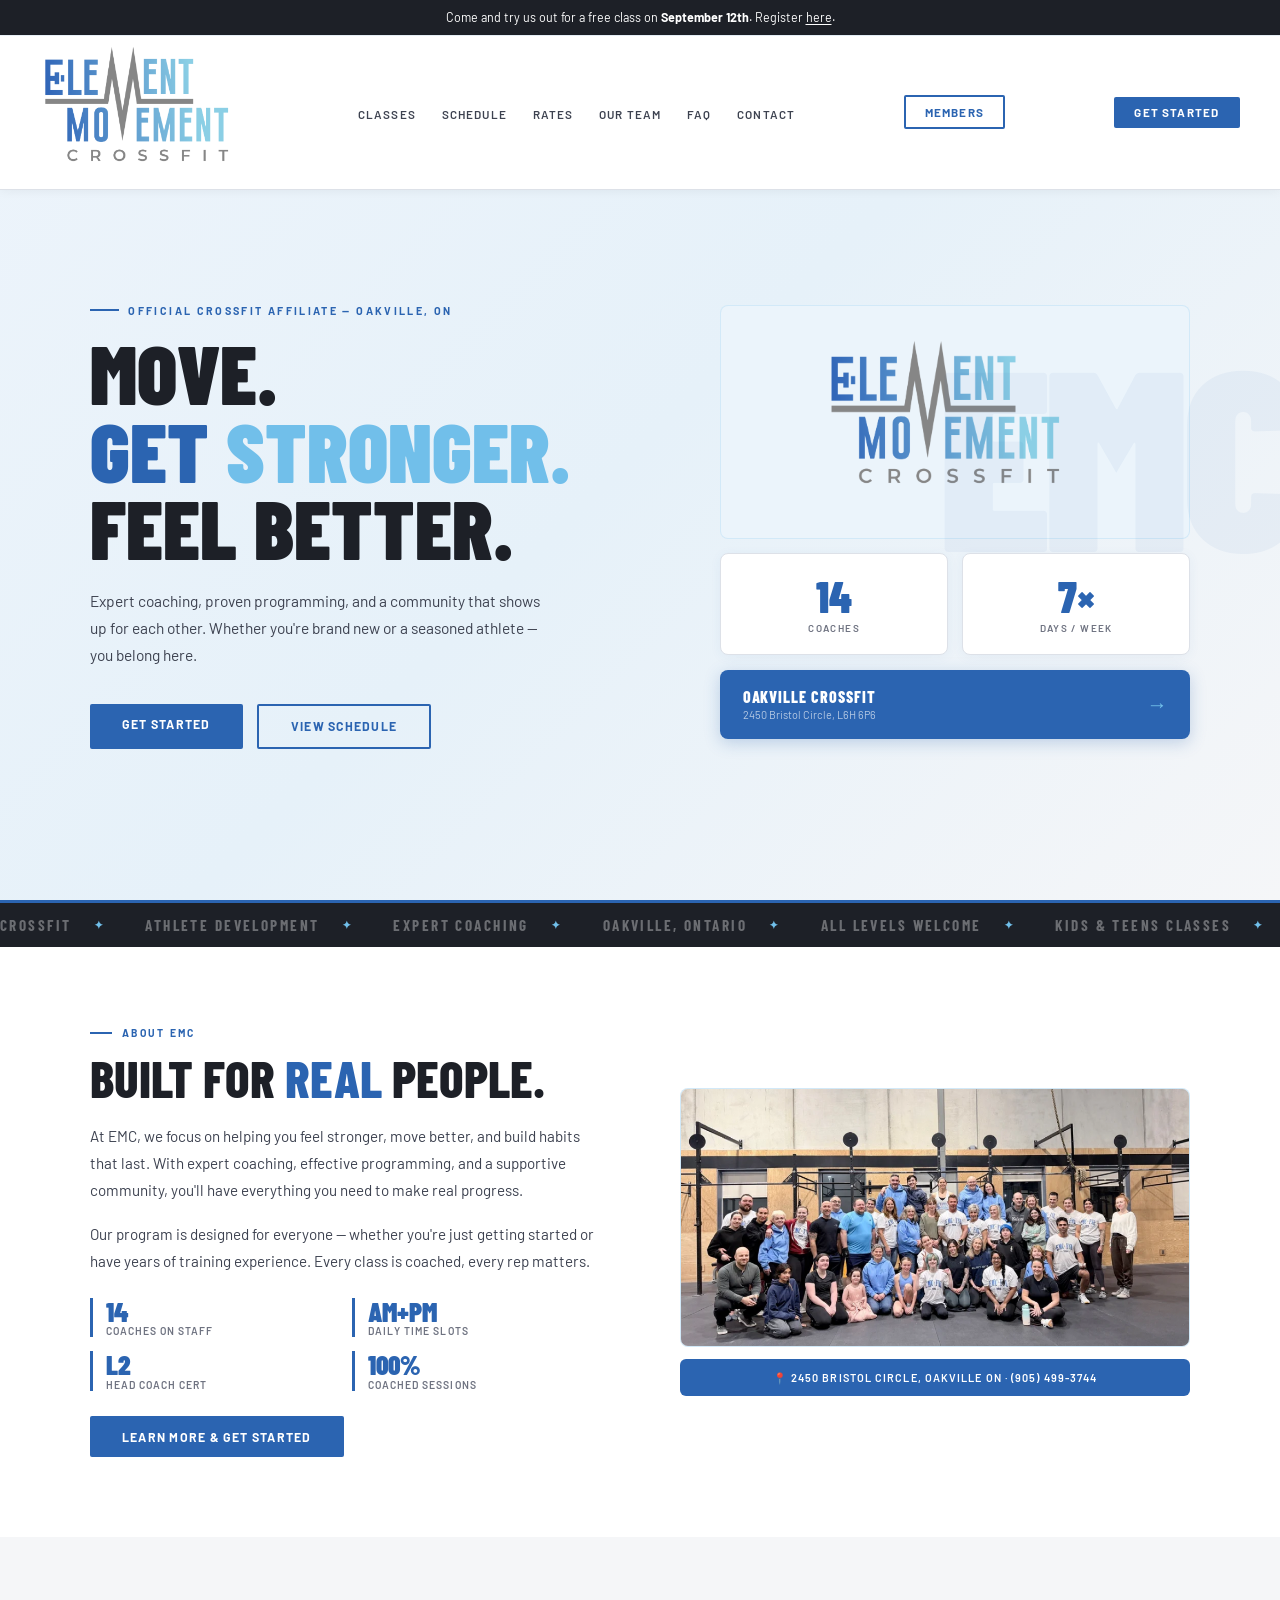
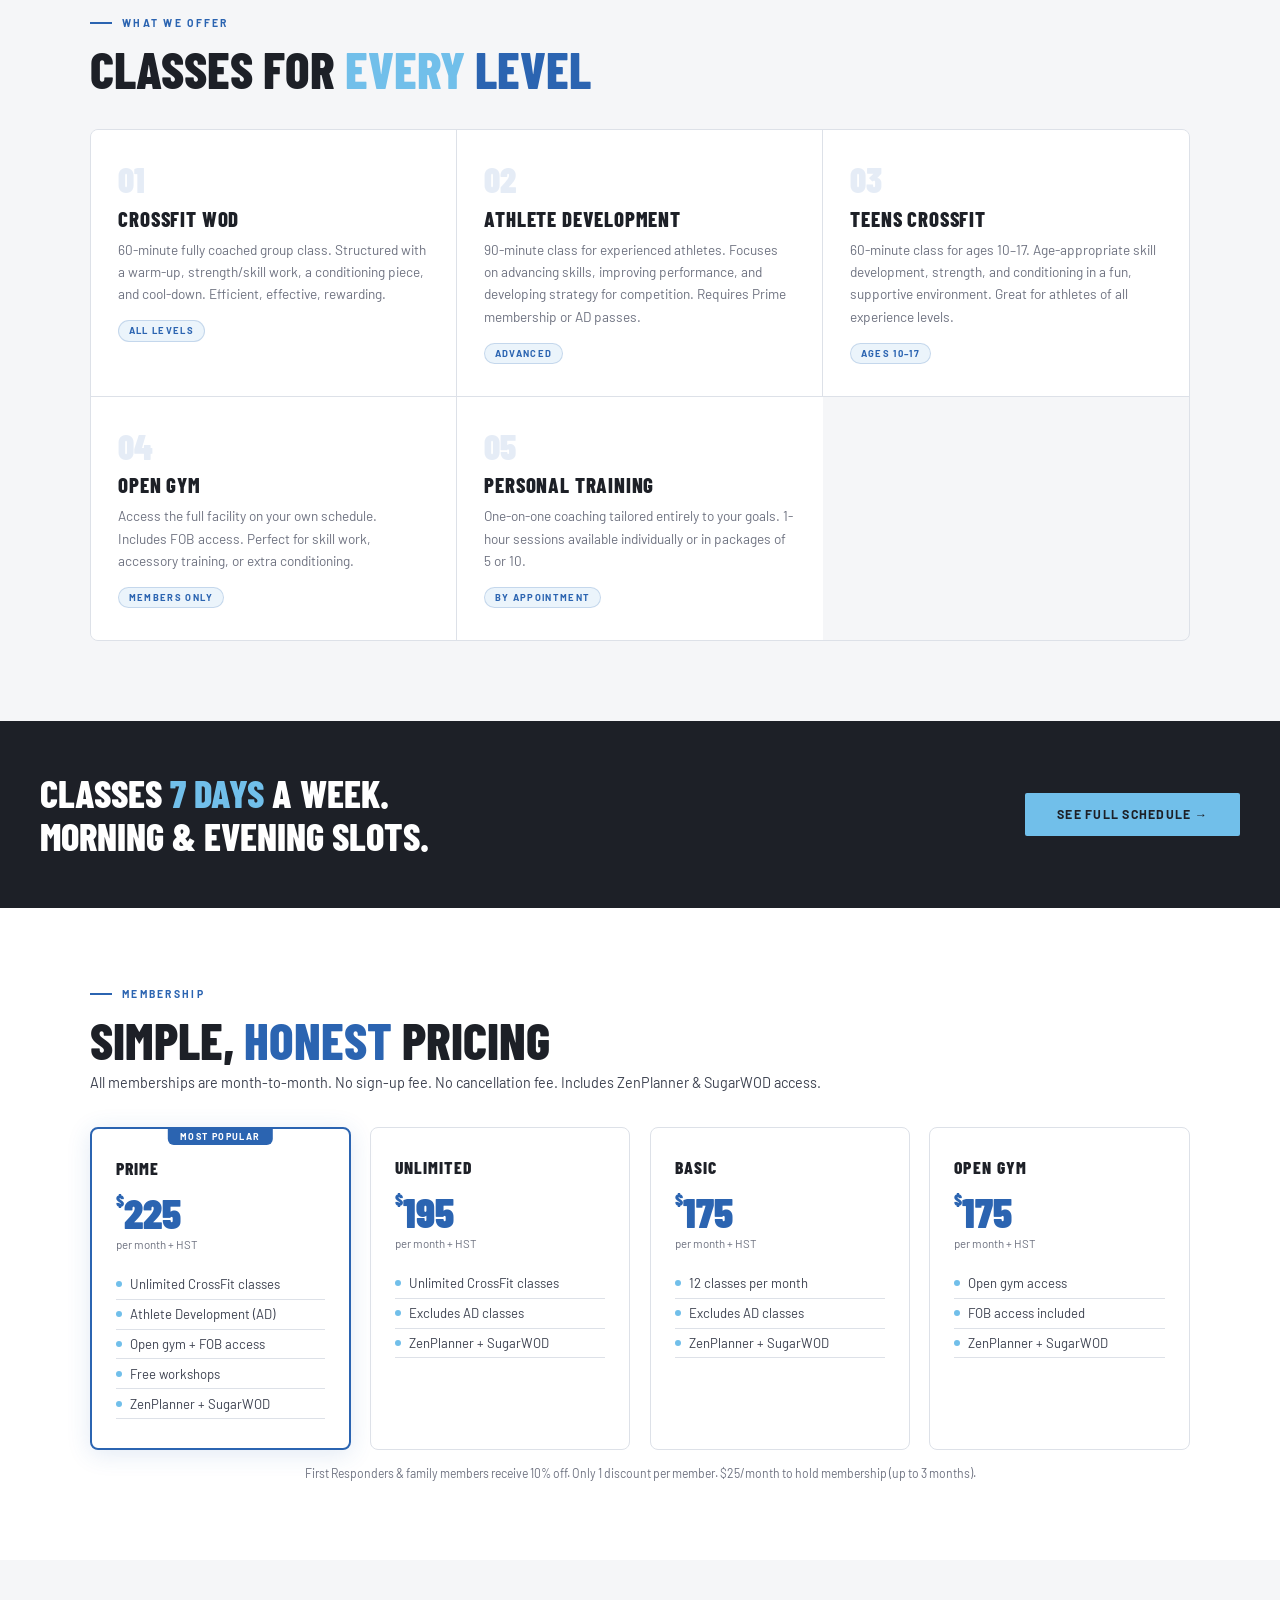
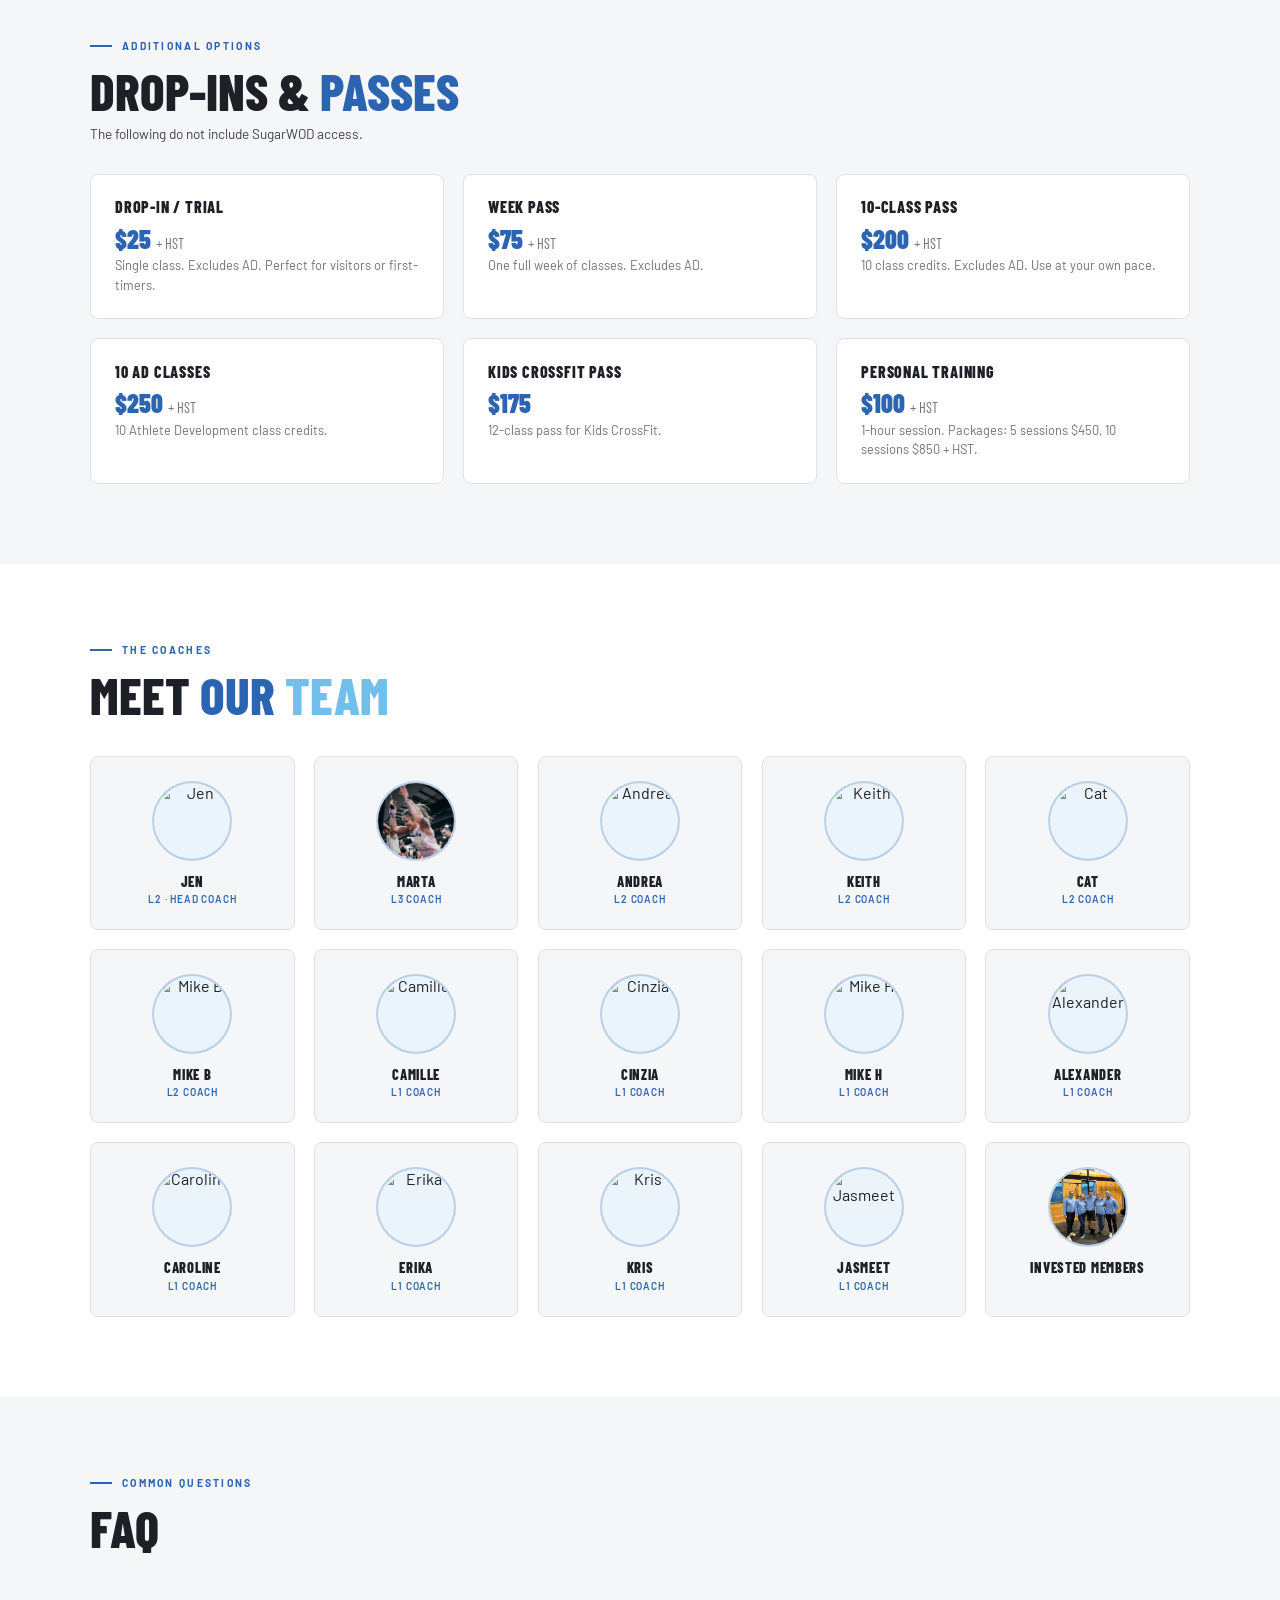
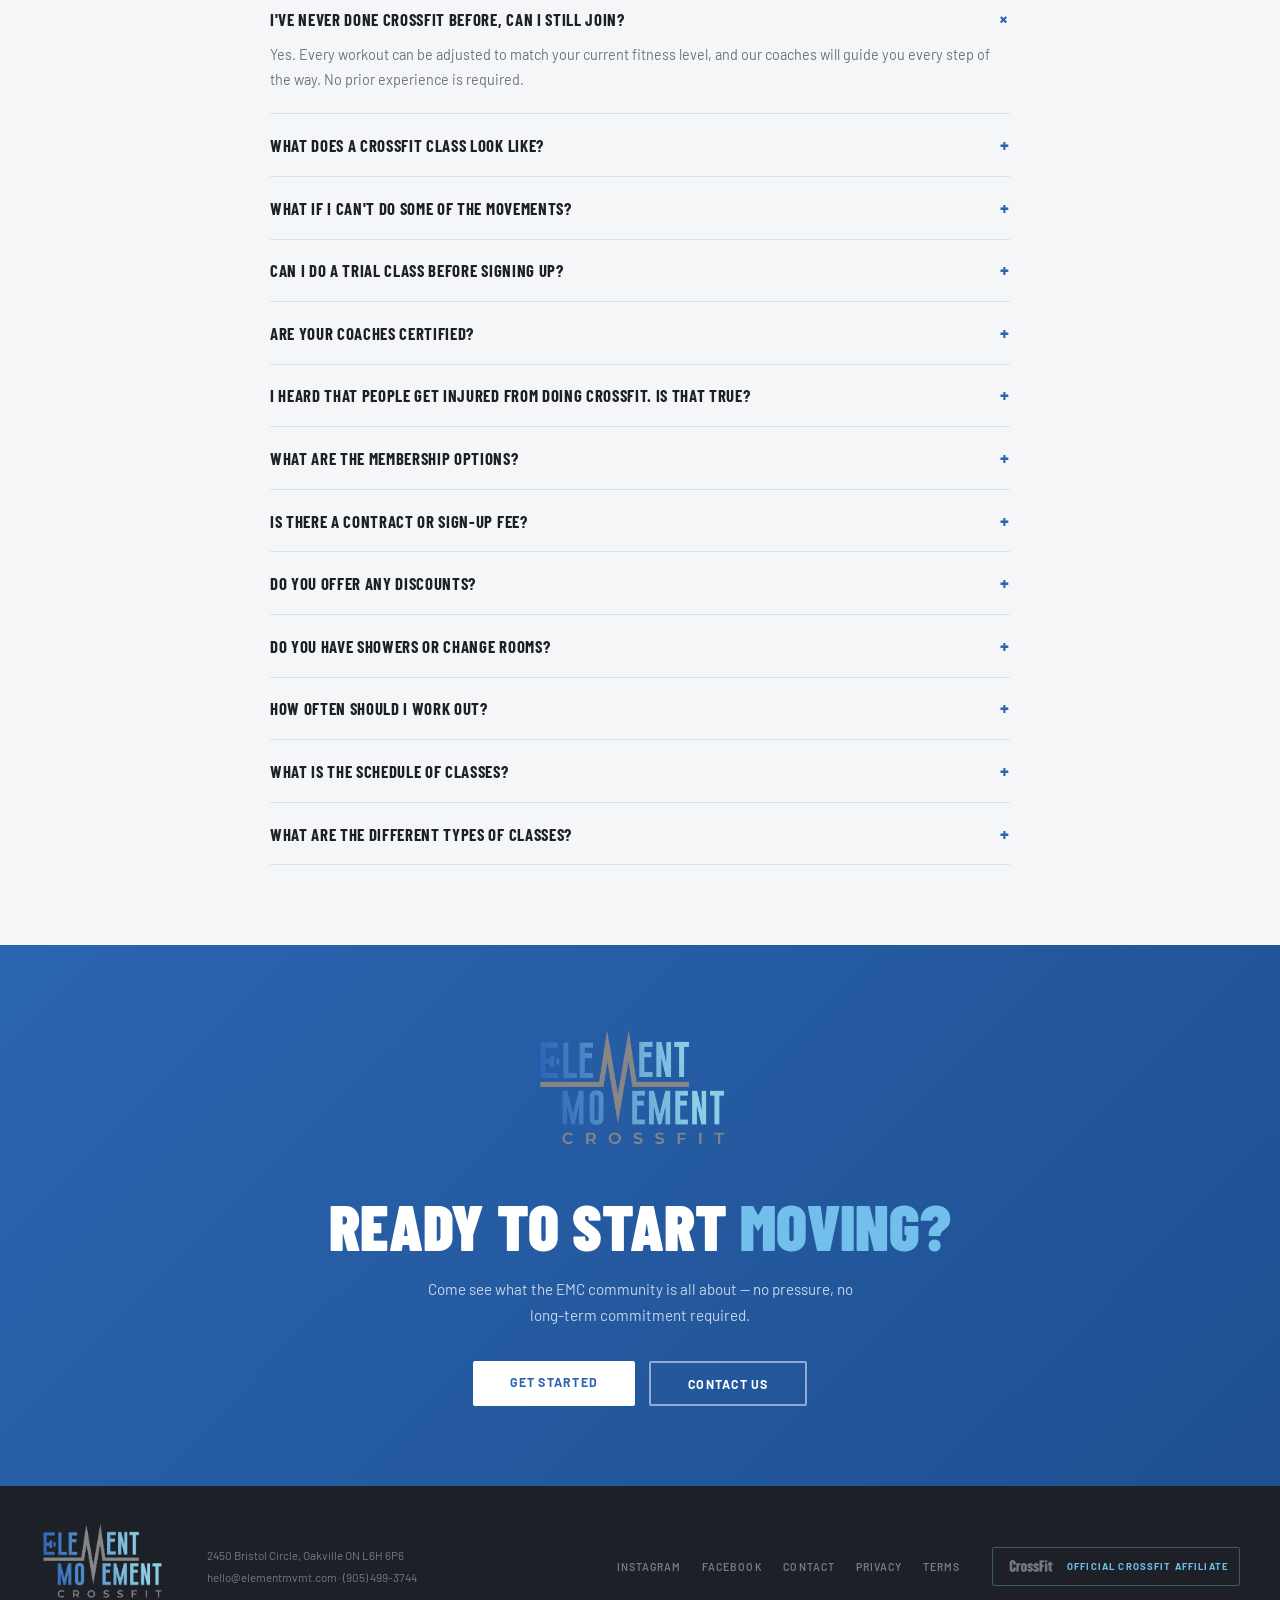
==== commit e9caba14: "Add sitewide free trial announcement bar Restore the fixed promo banner pattern to advertise the Sep" ====
--- a/index.html
+++ b/index.html
@@ -15,6 +15,7 @@
   <!-- <script type="text/javascript" id="hs-script-loader" async defer src="//js.hs-scripts.com/YOUR_PORTAL_ID.js"></script> -->
 </head>
 <body>
+<div class="promo-banner">Come and try us out for a free class on <strong>September 12th</strong>. Register <a href="https://elementmvmt.sites.zenplanner.com/freeTrial.cfm" target="_blank">here</a>.</div>
 
 <!-- ============================================
      Navigation
--- a/css/styles.css
+++ b/css/styles.css
@@ -18,13 +18,20 @@
 }
 
 /* Base */
-html{scroll-behavior:smooth}
+html{scroll-behavior:smooth;scroll-padding-top:180px}
 body{font-family:'Barlow',sans-serif;background:var(--white);color:var(--charcoal);overflow-x:hidden}
 
 /* ============================================
+   Promo Banner
+   ============================================ */
+.promo-banner{position:fixed;top:0;left:0;right:0;z-index:300;background:var(--charcoal);color:#fff;text-align:center;padding:.55rem 1rem;font-size:.78rem;line-height:1.4}
+.promo-banner a{color:#fff;text-decoration:underline;text-underline-offset:2px}
+.promo-banner strong{font-weight:700}
+
+/* ============================================
    Navigation
    ============================================ */
-nav{position:fixed;top:0;left:0;right:0;z-index:200;display:flex;align-items:center;justify-content:space-between;padding:0.4rem 2.5rem;background:rgba(255,255,255,0.97);backdrop-filter:blur(10px);border-bottom:1px solid var(--border);box-shadow:0 1px 10px rgba(0,0,0,0.05)}
+nav{position:fixed;top:36px;left:0;right:0;z-index:200;display:flex;align-items:center;justify-content:space-between;padding:0.4rem 2.5rem;background:rgba(255,255,255,0.97);backdrop-filter:blur(10px);border-bottom:1px solid var(--border);box-shadow:0 1px 10px rgba(0,0,0,0.05)}
 .nav-logo img{height:140px;width:auto;display:block}
 .nav-links{display:flex;gap:1.6rem;list-style:none}
 .nav-links a{font-size:0.73rem;font-weight:600;letter-spacing:0.1em;text-transform:uppercase;color:var(--mid);text-decoration:none;transition:color .2s}
@@ -37,7 +44,10 @@
 /* ============================================
    Hero
    ============================================ */
-.hero{min-height:100vh;padding:10rem 2.5rem 4rem;background:linear-gradient(135deg,#edf4fb 0%,#e6f1f9 50%,#f5f6f8 100%);display:flex;align-items:center;position:relative;overflow:hidden}
+.hero{min-height:100vh;padding:13rem 2.5rem 4rem;background:linear-gradient(135deg,#edf4fb 0%,#e6f1f9 50%,#f5f6f8 100%);display:flex;align-items:center;position:relative;overflow:hidden}
+
+/* Account for fixed promo banner + nav on sub-pages */
+.page-hero{padding-top:14rem !important}
 .hero::before{content:'EMC';position:absolute;right:-1rem;top:50%;transform:translateY(-50%);font-family:'Barlow Condensed',sans-serif;font-size:clamp(10rem,20vw,20rem);font-weight:900;letter-spacing:-0.03em;color:rgba(43,100,177,0.05);pointer-events:none;user-select:none;line-height:1}
 .hero-inner{max-width:1100px;margin:0 auto;width:100%;display:grid;grid-template-columns:1.1fr 0.9fr;gap:3.5rem;align-items:center}
 .eyebrow{display:inline-flex;align-items:center;gap:0.6rem;font-size:0.67rem;font-weight:700;letter-spacing:0.22em;text-transform:uppercase;color:var(--bd);margin-bottom:1.1rem;flex-wrap:wrap}
@@ -224,6 +234,8 @@
    Responsive — Tablet (≤ 900px)
    ============================================ */
 @media(max-width:900px){
+  html{scroll-padding-top:110px}
+
   /* Nav */
   .nav-logo img{height:80px}
   .nav-burger{display:flex}
@@ -233,7 +245,8 @@
   .nav-links a{display:block;padding:.85rem 2rem;font-size:.78rem}
 
   /* Hero */
-  .hero{padding:9rem 1.5rem 3rem}
+  .hero{padding:12rem 1.5rem 3rem}
+  .page-hero{padding:13rem 1.5rem 4rem !important}
   .hero-inner{grid-template-columns:1fr;gap:2.5rem}
   .hero-right{display:grid;grid-template-columns:1fr 1fr;gap:.9rem}
   .logo-card{display:none}
@@ -272,14 +285,17 @@
    Responsive — Mobile (≤ 600px)
    ============================================ */
 @media(max-width:600px){
-  nav{padding:.6rem 1.2rem}
+  html{scroll-padding-top:120px}
+  .promo-banner{font-size:.72rem;padding:.5rem 1rem}
+  nav{top:52px;padding:.6rem 1.2rem}
   .eyebrow{font-size:.58rem;letter-spacing:.14em}
   .nav-cta{font-size:.65rem;padding:.45rem .9rem}
 
   section{padding:3.5rem 1.2rem}
 
   /* Hero */
-  .hero{padding:8.5rem 1.2rem 2.5rem}
+  .hero{padding:11.5rem 1.2rem 2.5rem}
+  .page-hero{padding:11.5rem 1.2rem 2.5rem !important}
   .hero-right{grid-template-columns:1fr}
   .hcard-row{display:grid;grid-template-columns:1fr 1fr}
   .hcard-dark{grid-column:unset}
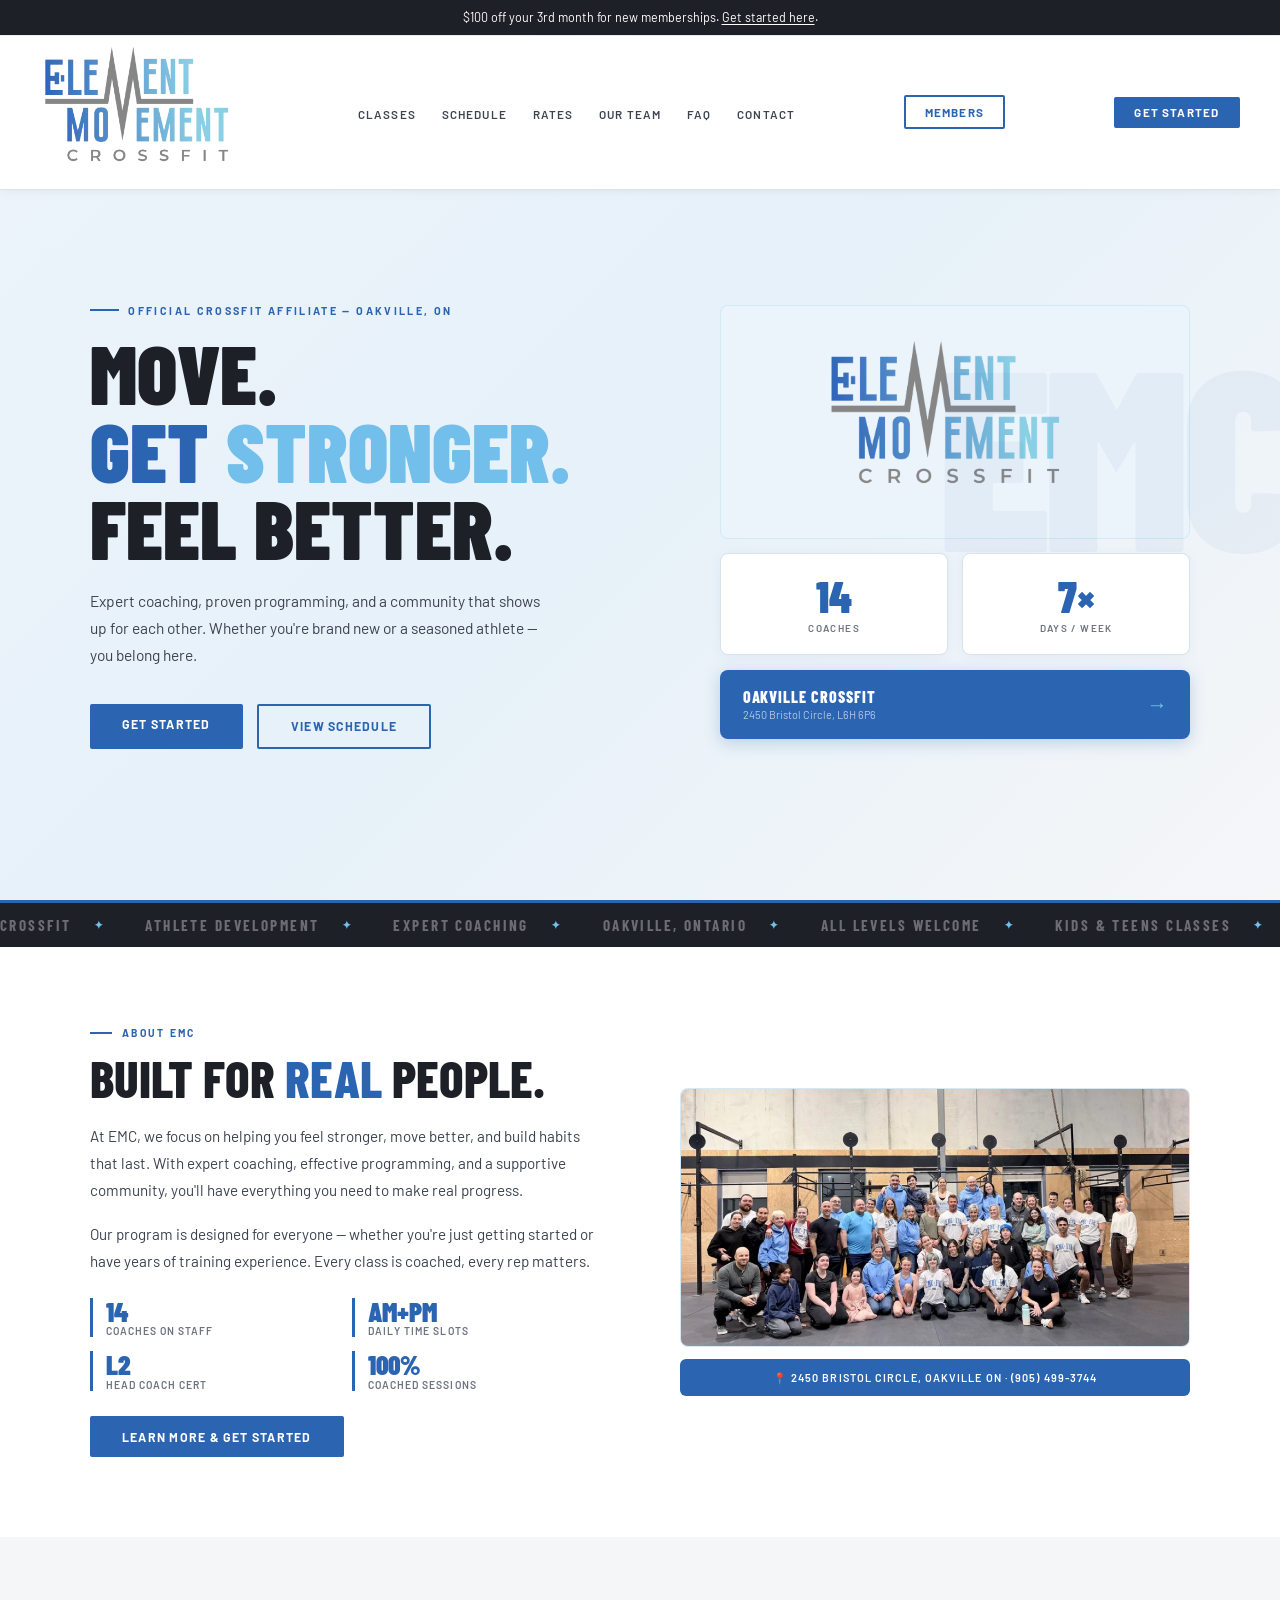
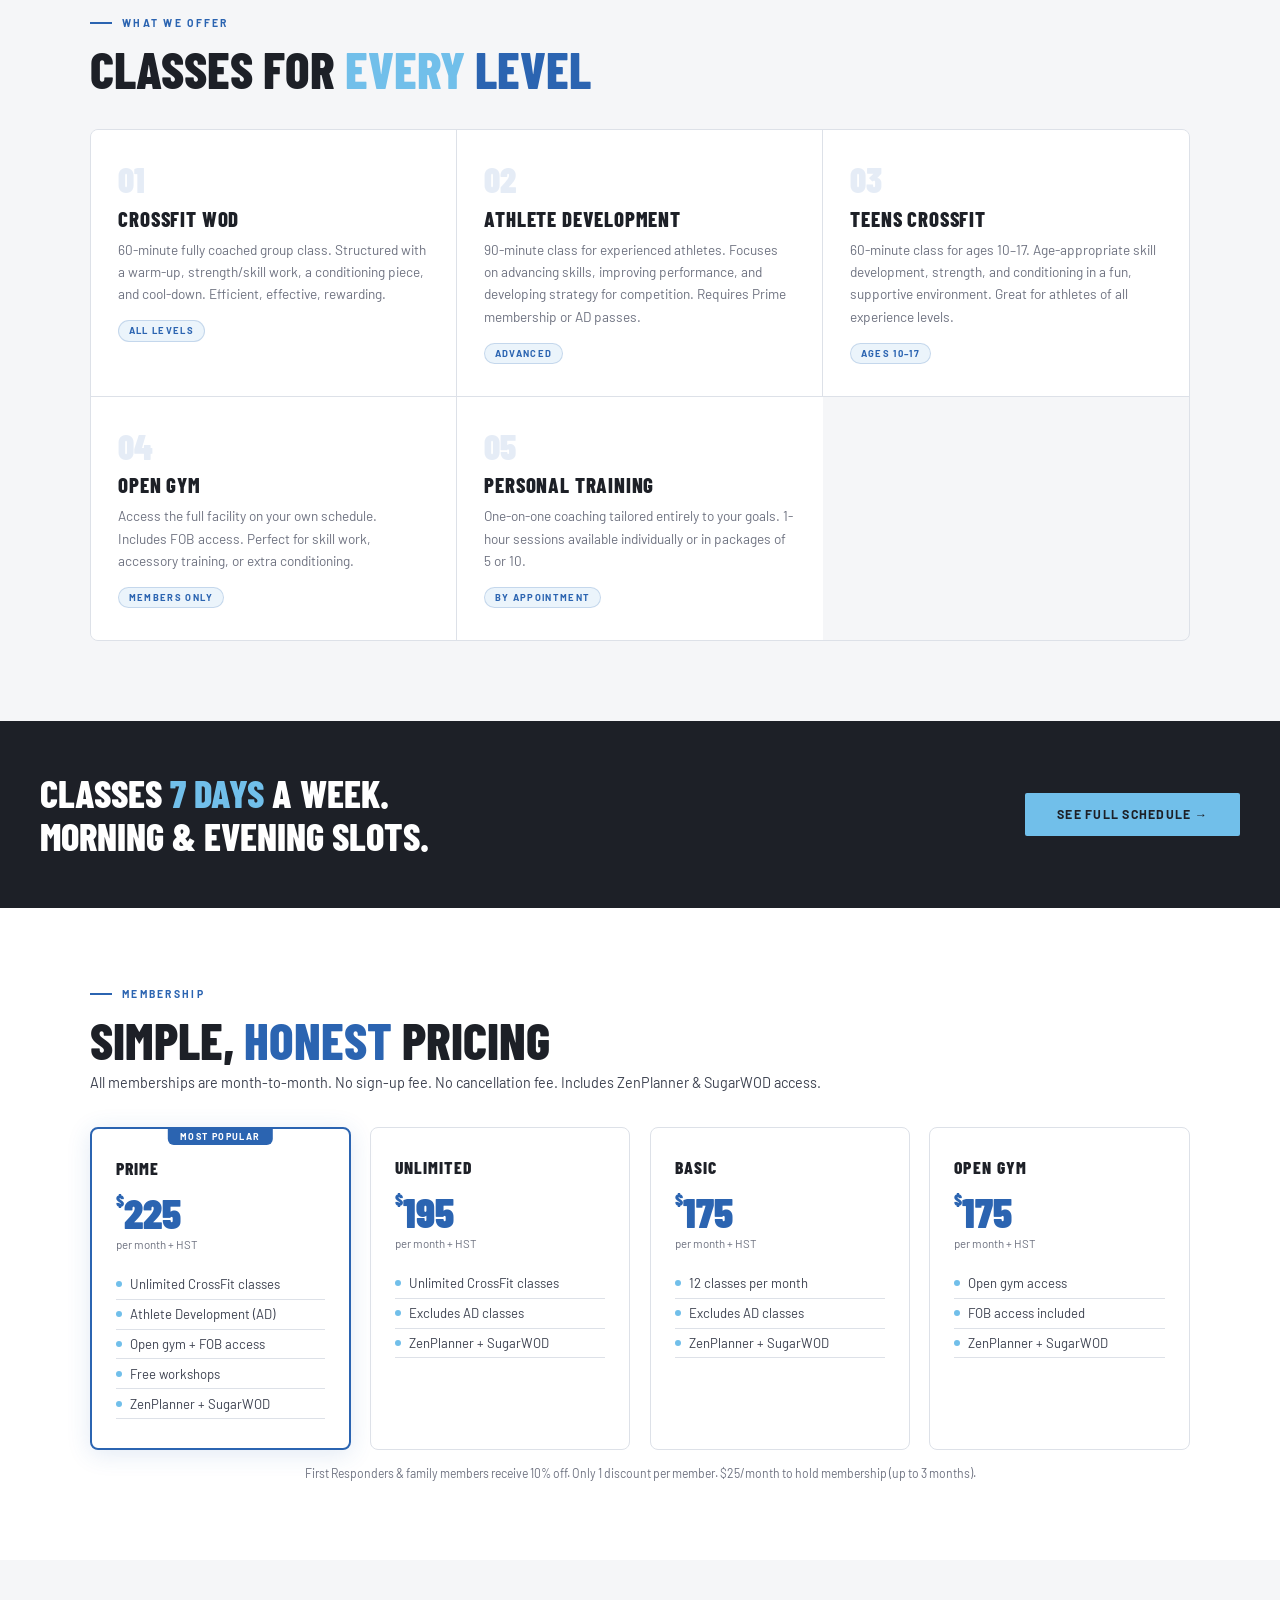
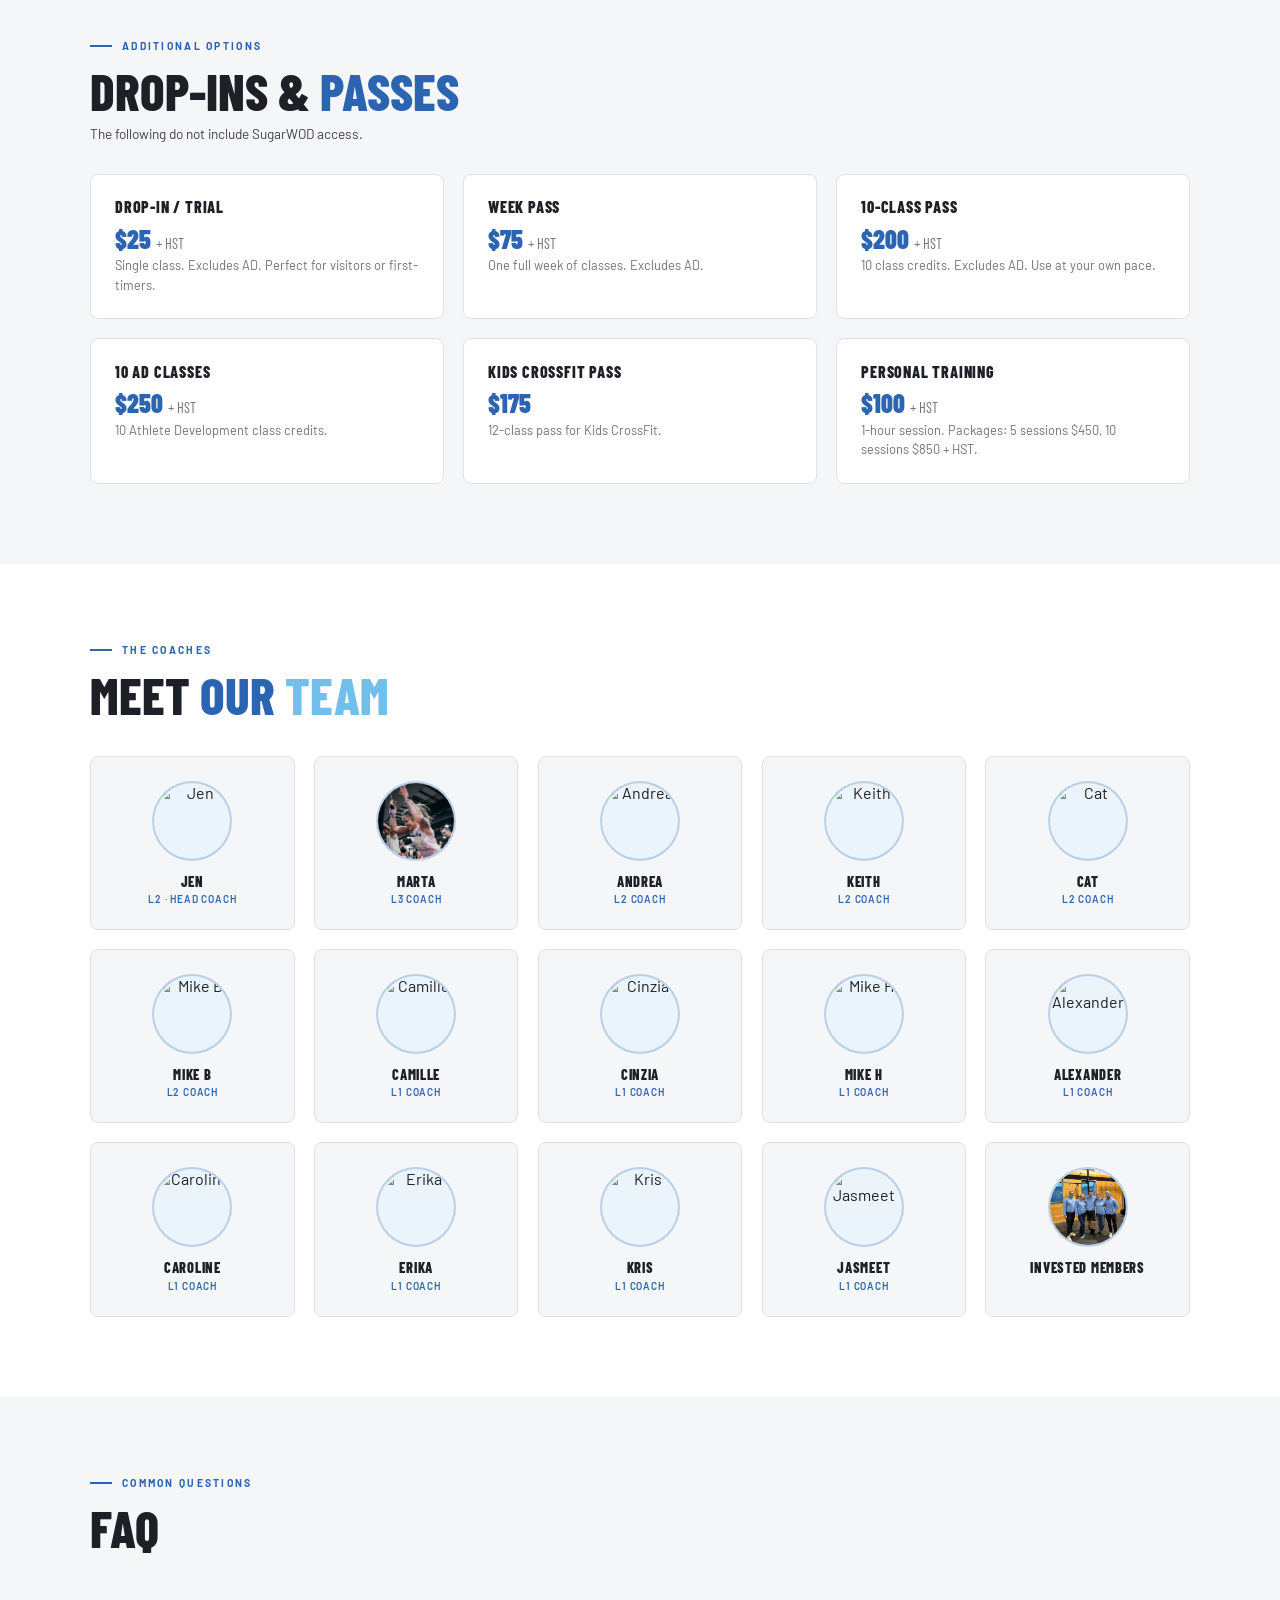
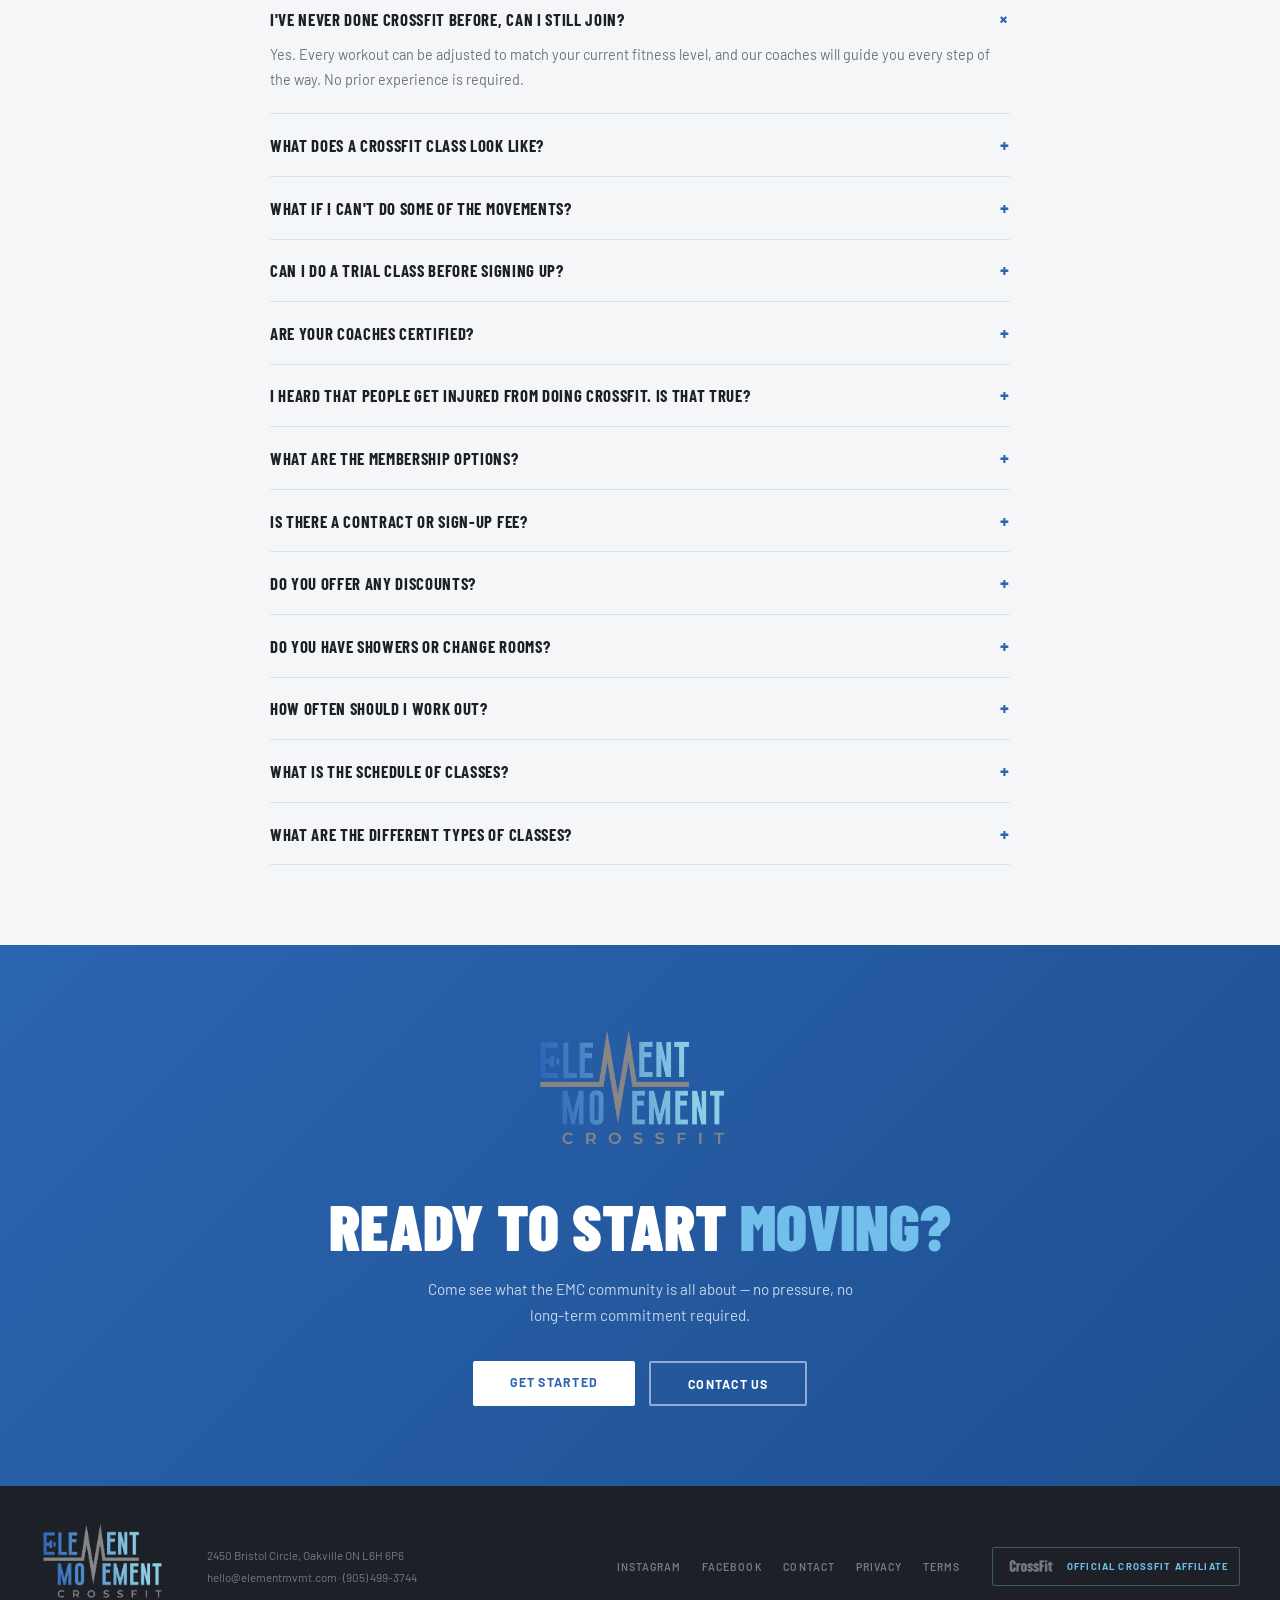
==== commit 6b33c0ad: "Update announcement bar to promote $100 off 3rd month offer Co-Authored-By: Claude Sonnet 5 <noreply" ====
--- a/index.html
+++ b/index.html
@@ -15,7 +15,7 @@
   <!-- <script type="text/javascript" id="hs-script-loader" async defer src="//js.hs-scripts.com/YOUR_PORTAL_ID.js"></script> -->
 </head>
 <body>
-<div class="promo-banner">Come and try us out for a free class on <strong>September 12th</strong>. Register <a href="https://elementmvmt.sites.zenplanner.com/freeTrial.cfm" target="_blank">here</a>.</div>
+<div class="promo-banner">$100 off your 3rd month for new memberships. <a href="get-started.html">Get started here</a>.</div>
 
 <!-- ============================================
      Navigation
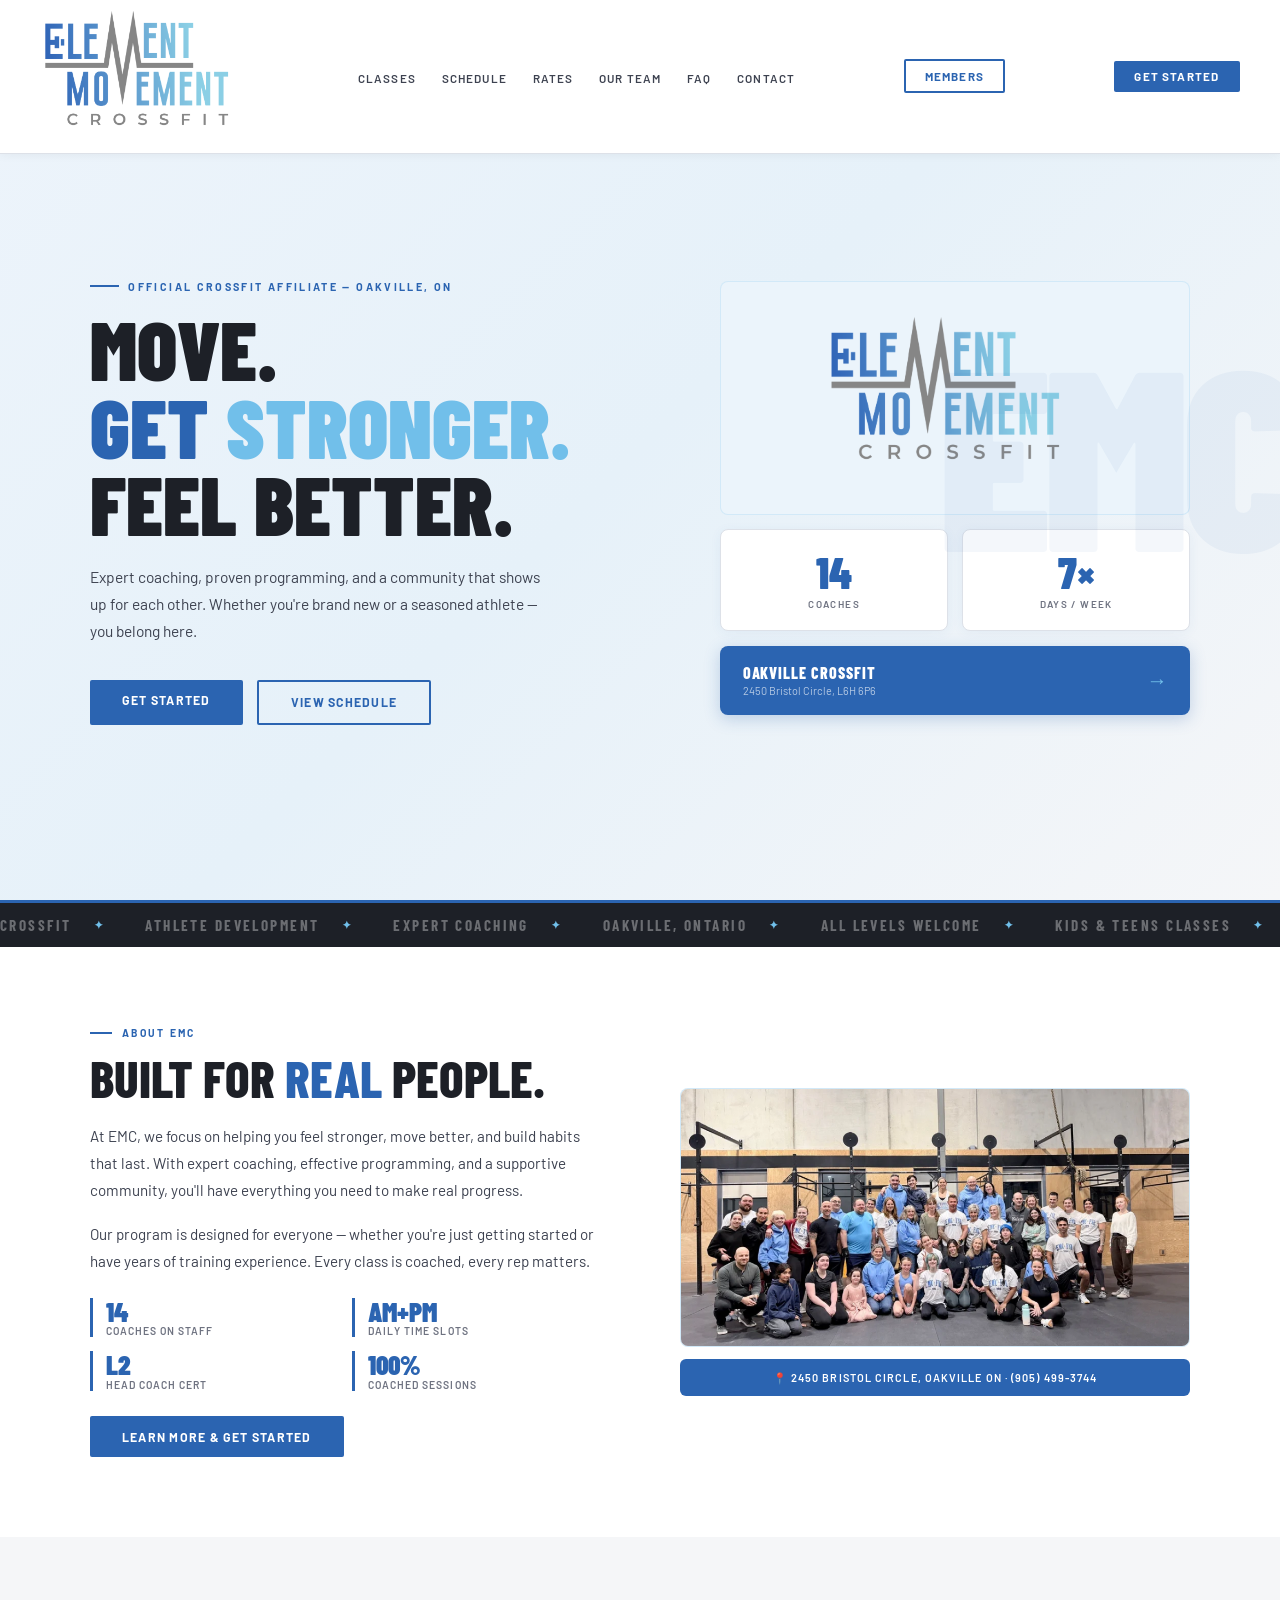
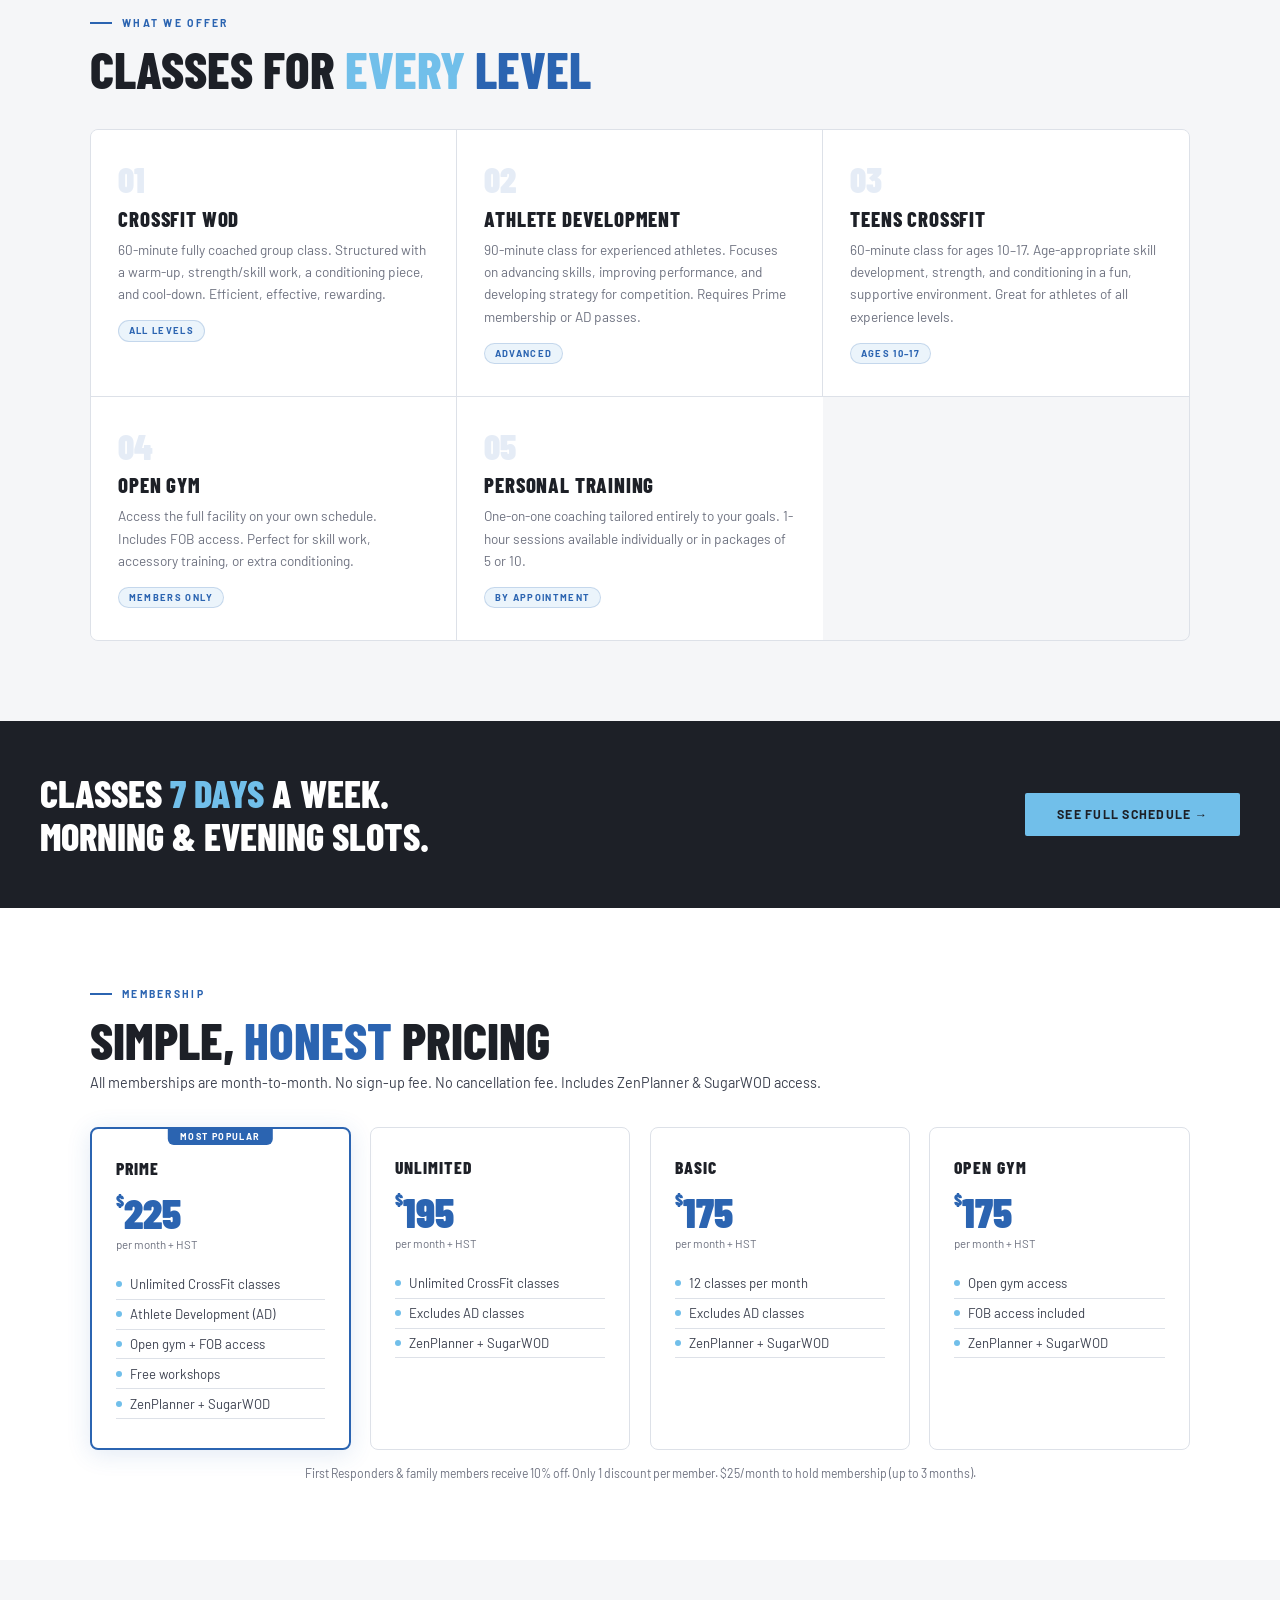
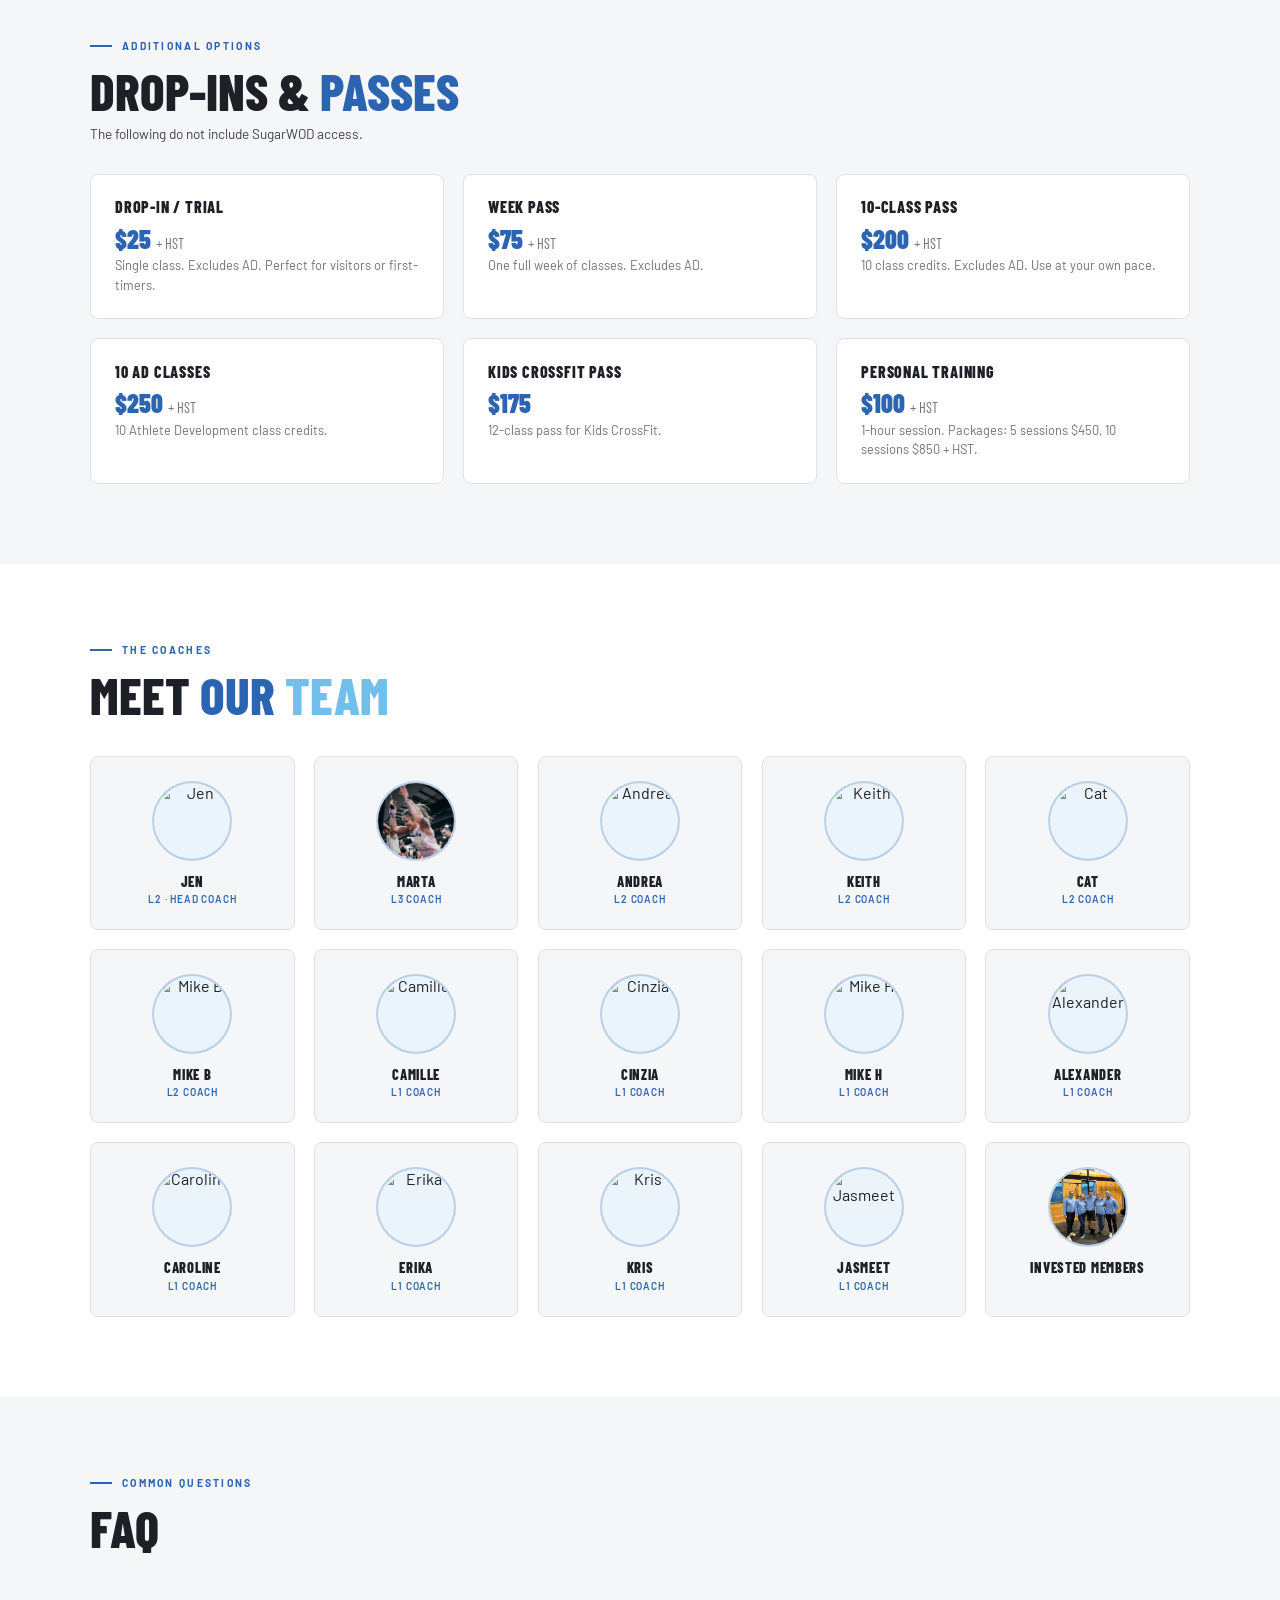
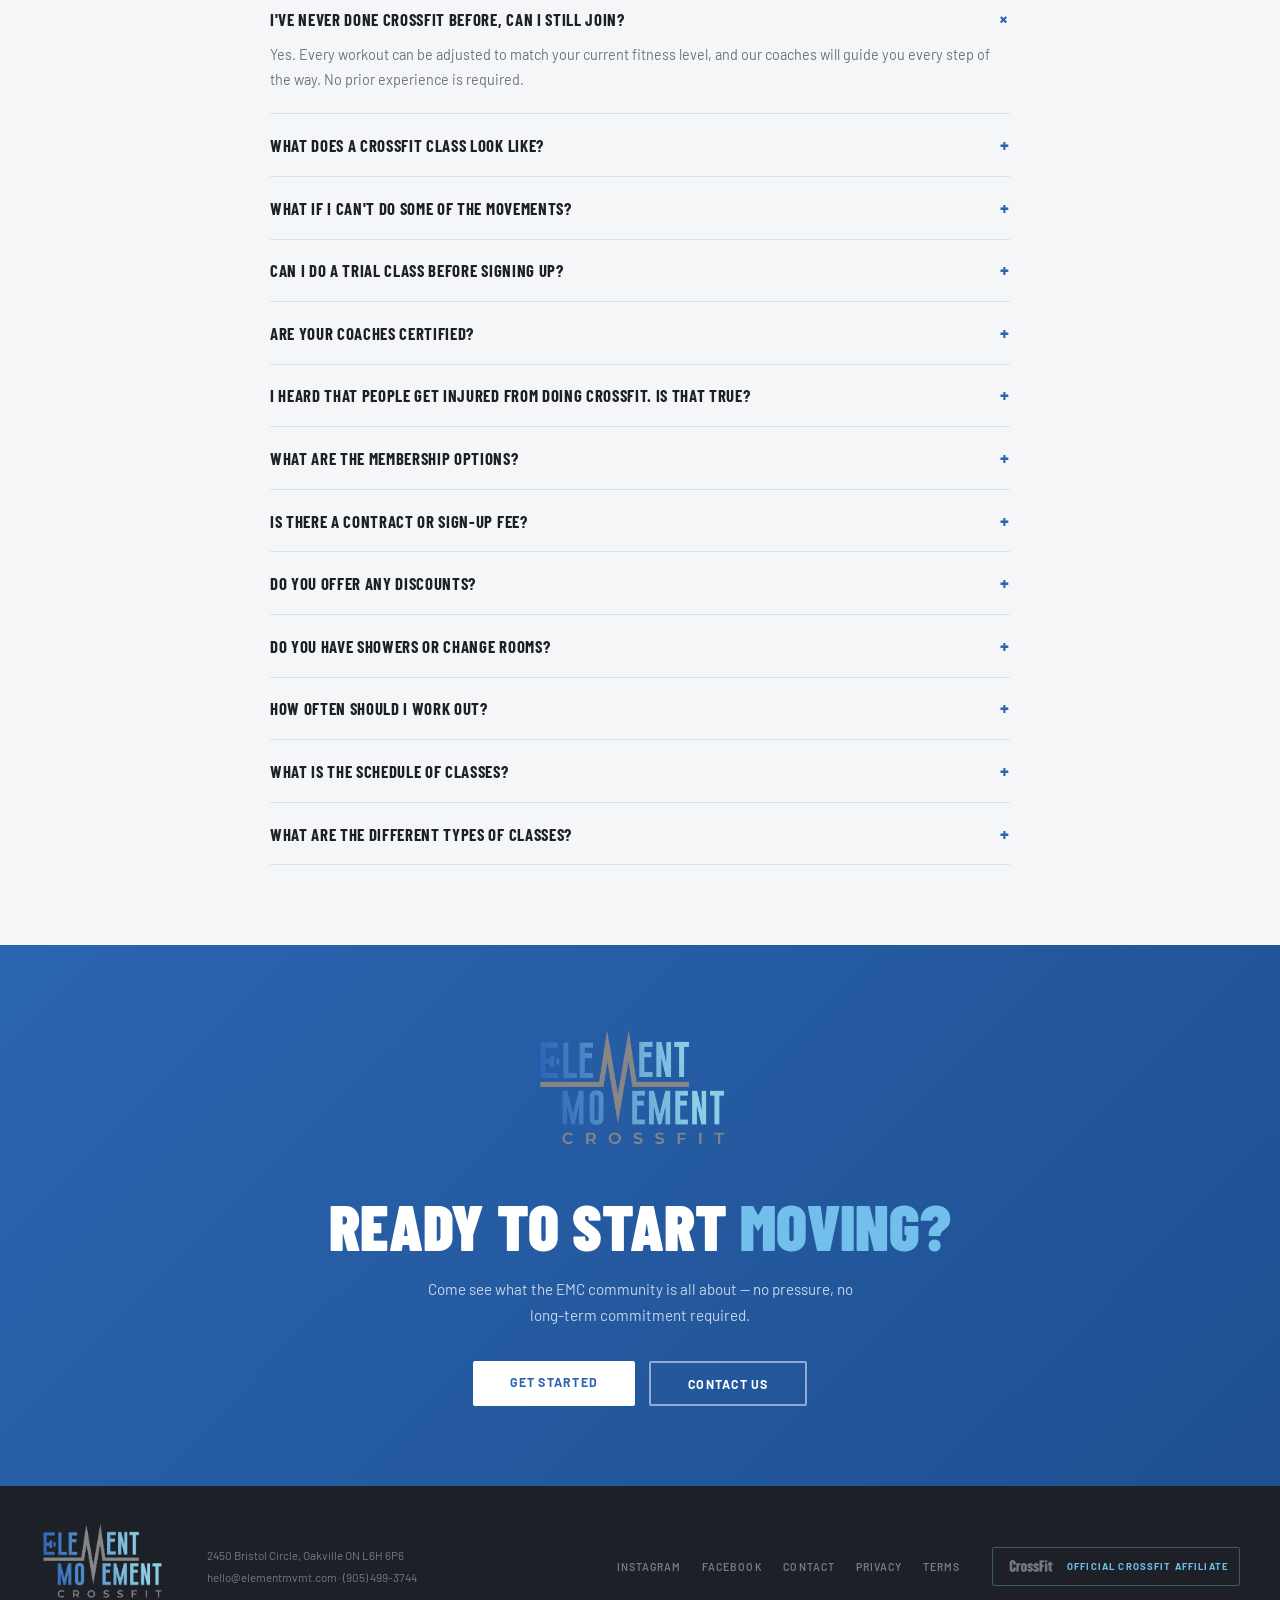
==== commit 646150a8: "Remove sitewide announcement bar Drop the promo banner from every page and revert the nav position a" ====
--- a/index.html
+++ b/index.html
@@ -15,7 +15,6 @@
   <!-- <script type="text/javascript" id="hs-script-loader" async defer src="//js.hs-scripts.com/YOUR_PORTAL_ID.js"></script> -->
 </head>
 <body>
-<div class="promo-banner">$100 off your 3rd month for new memberships. <a href="get-started.html">Get started here</a>.</div>
 
 <!-- ============================================
      Navigation
--- a/css/styles.css
+++ b/css/styles.css
@@ -22,16 +22,9 @@
 body{font-family:'Barlow',sans-serif;background:var(--white);color:var(--charcoal);overflow-x:hidden}
 
 /* ============================================
-   Promo Banner
-   ============================================ */
-.promo-banner{position:fixed;top:0;left:0;right:0;z-index:300;background:var(--charcoal);color:#fff;text-align:center;padding:.55rem 1rem;font-size:.78rem;line-height:1.4}
-.promo-banner a{color:#fff;text-decoration:underline;text-underline-offset:2px}
-.promo-banner strong{font-weight:700}
-
-/* ============================================
    Navigation
    ============================================ */
-nav{position:fixed;top:36px;left:0;right:0;z-index:200;display:flex;align-items:center;justify-content:space-between;padding:0.4rem 2.5rem;background:rgba(255,255,255,0.97);backdrop-filter:blur(10px);border-bottom:1px solid var(--border);box-shadow:0 1px 10px rgba(0,0,0,0.05)}
+nav{position:fixed;top:0;left:0;right:0;z-index:200;display:flex;align-items:center;justify-content:space-between;padding:0.4rem 2.5rem;background:rgba(255,255,255,0.97);backdrop-filter:blur(10px);border-bottom:1px solid var(--border);box-shadow:0 1px 10px rgba(0,0,0,0.05)}
 .nav-logo img{height:140px;width:auto;display:block}
 .nav-links{display:flex;gap:1.6rem;list-style:none}
 .nav-links a{font-size:0.73rem;font-weight:600;letter-spacing:0.1em;text-transform:uppercase;color:var(--mid);text-decoration:none;transition:color .2s}
@@ -44,10 +37,8 @@
 /* ============================================
    Hero
    ============================================ */
-.hero{min-height:100vh;padding:13rem 2.5rem 4rem;background:linear-gradient(135deg,#edf4fb 0%,#e6f1f9 50%,#f5f6f8 100%);display:flex;align-items:center;position:relative;overflow:hidden}
-
-/* Account for fixed promo banner + nav on sub-pages */
-.page-hero{padding-top:14rem !important}
+.hero{min-height:100vh;padding:10rem 2.5rem 4rem;background:linear-gradient(135deg,#edf4fb 0%,#e6f1f9 50%,#f5f6f8 100%);display:flex;align-items:center;position:relative;overflow:hidden}
+
 .hero::before{content:'EMC';position:absolute;right:-1rem;top:50%;transform:translateY(-50%);font-family:'Barlow Condensed',sans-serif;font-size:clamp(10rem,20vw,20rem);font-weight:900;letter-spacing:-0.03em;color:rgba(43,100,177,0.05);pointer-events:none;user-select:none;line-height:1}
 .hero-inner{max-width:1100px;margin:0 auto;width:100%;display:grid;grid-template-columns:1.1fr 0.9fr;gap:3.5rem;align-items:center}
 .eyebrow{display:inline-flex;align-items:center;gap:0.6rem;font-size:0.67rem;font-weight:700;letter-spacing:0.22em;text-transform:uppercase;color:var(--bd);margin-bottom:1.1rem;flex-wrap:wrap}
@@ -245,8 +236,7 @@
   .nav-links a{display:block;padding:.85rem 2rem;font-size:.78rem}
 
   /* Hero */
-  .hero{padding:12rem 1.5rem 3rem}
-  .page-hero{padding:13rem 1.5rem 4rem !important}
+  .hero{padding:9rem 1.5rem 3rem}
   .hero-inner{grid-template-columns:1fr;gap:2.5rem}
   .hero-right{display:grid;grid-template-columns:1fr 1fr;gap:.9rem}
   .logo-card{display:none}
@@ -286,16 +276,14 @@
    ============================================ */
 @media(max-width:600px){
   html{scroll-padding-top:120px}
-  .promo-banner{font-size:.72rem;padding:.5rem 1rem}
-  nav{top:52px;padding:.6rem 1.2rem}
+  nav{padding:.6rem 1.2rem}
   .eyebrow{font-size:.58rem;letter-spacing:.14em}
   .nav-cta{font-size:.65rem;padding:.45rem .9rem}
 
   section{padding:3.5rem 1.2rem}
 
   /* Hero */
-  .hero{padding:11.5rem 1.2rem 2.5rem}
-  .page-hero{padding:11.5rem 1.2rem 2.5rem !important}
+  .hero{padding:8.5rem 1.2rem 2.5rem}
   .hero-right{grid-template-columns:1fr}
   .hcard-row{display:grid;grid-template-columns:1fr 1fr}
   .hcard-dark{grid-column:unset}
